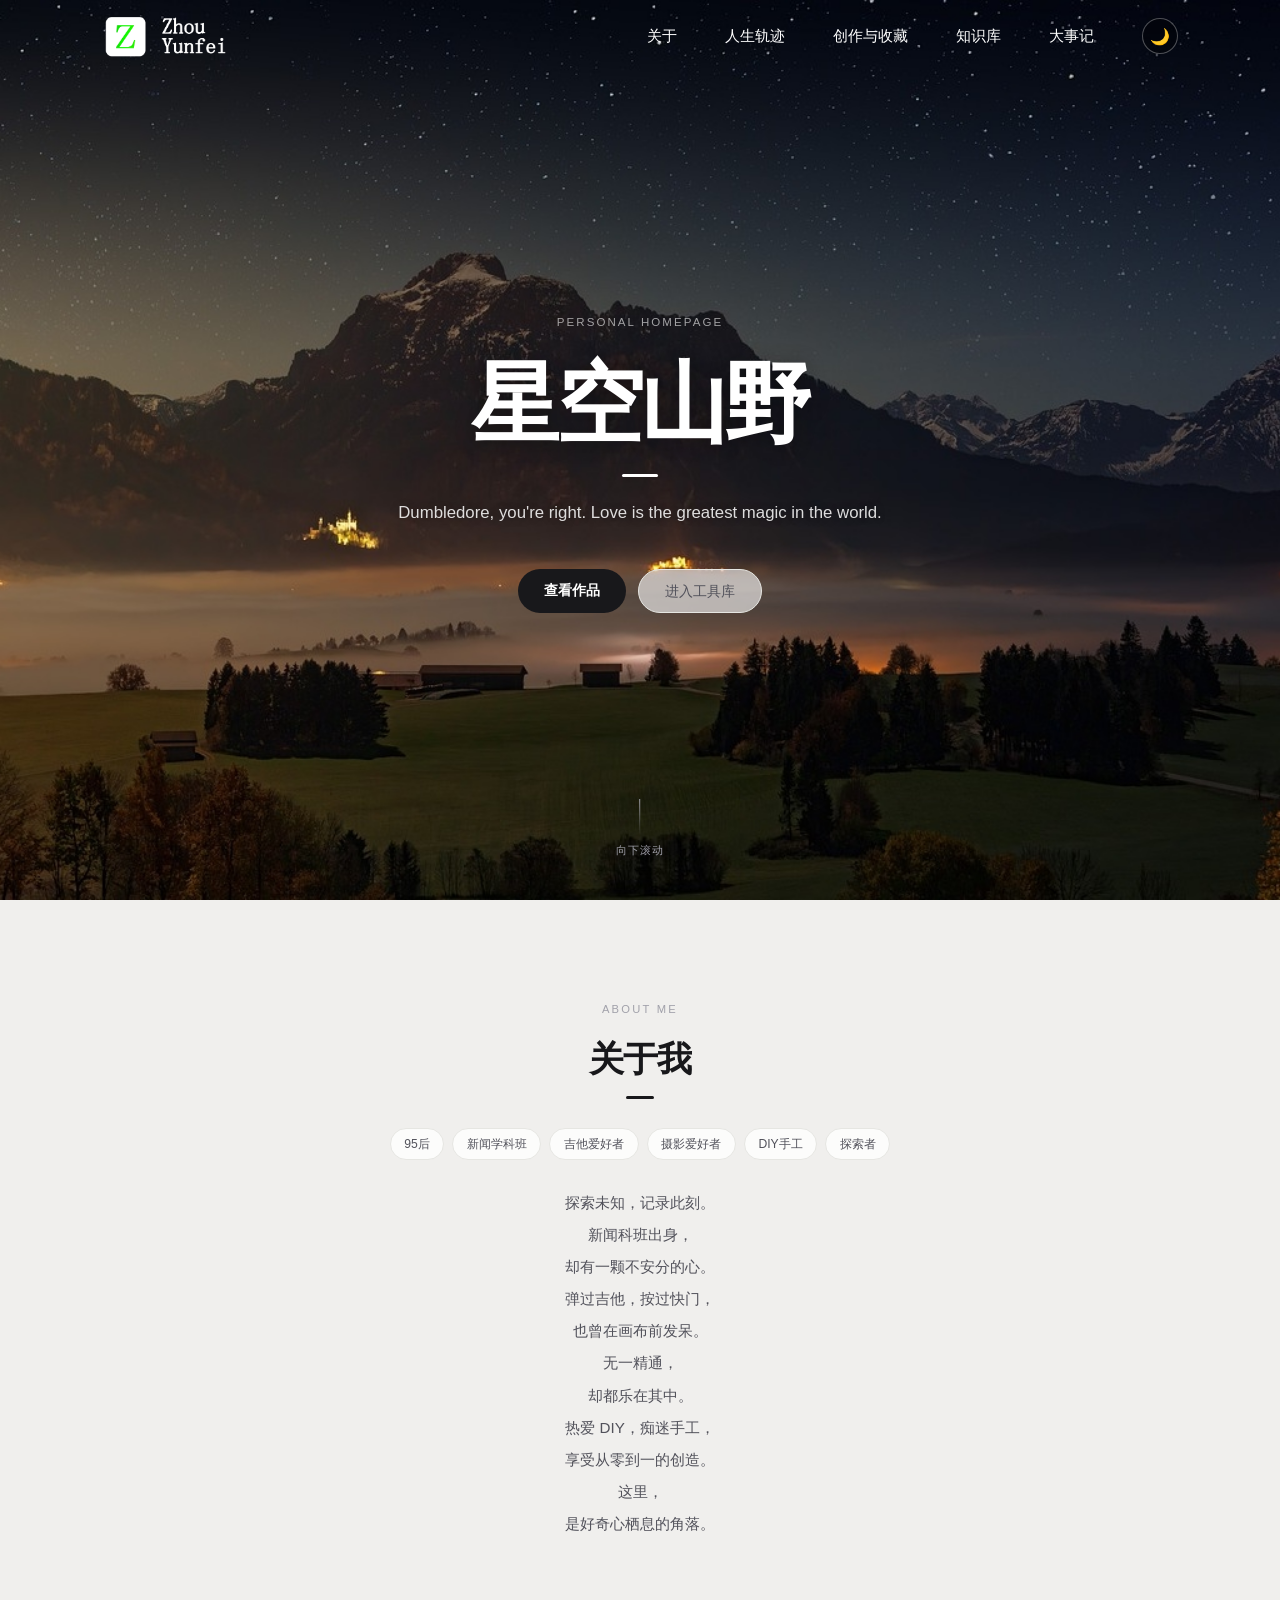
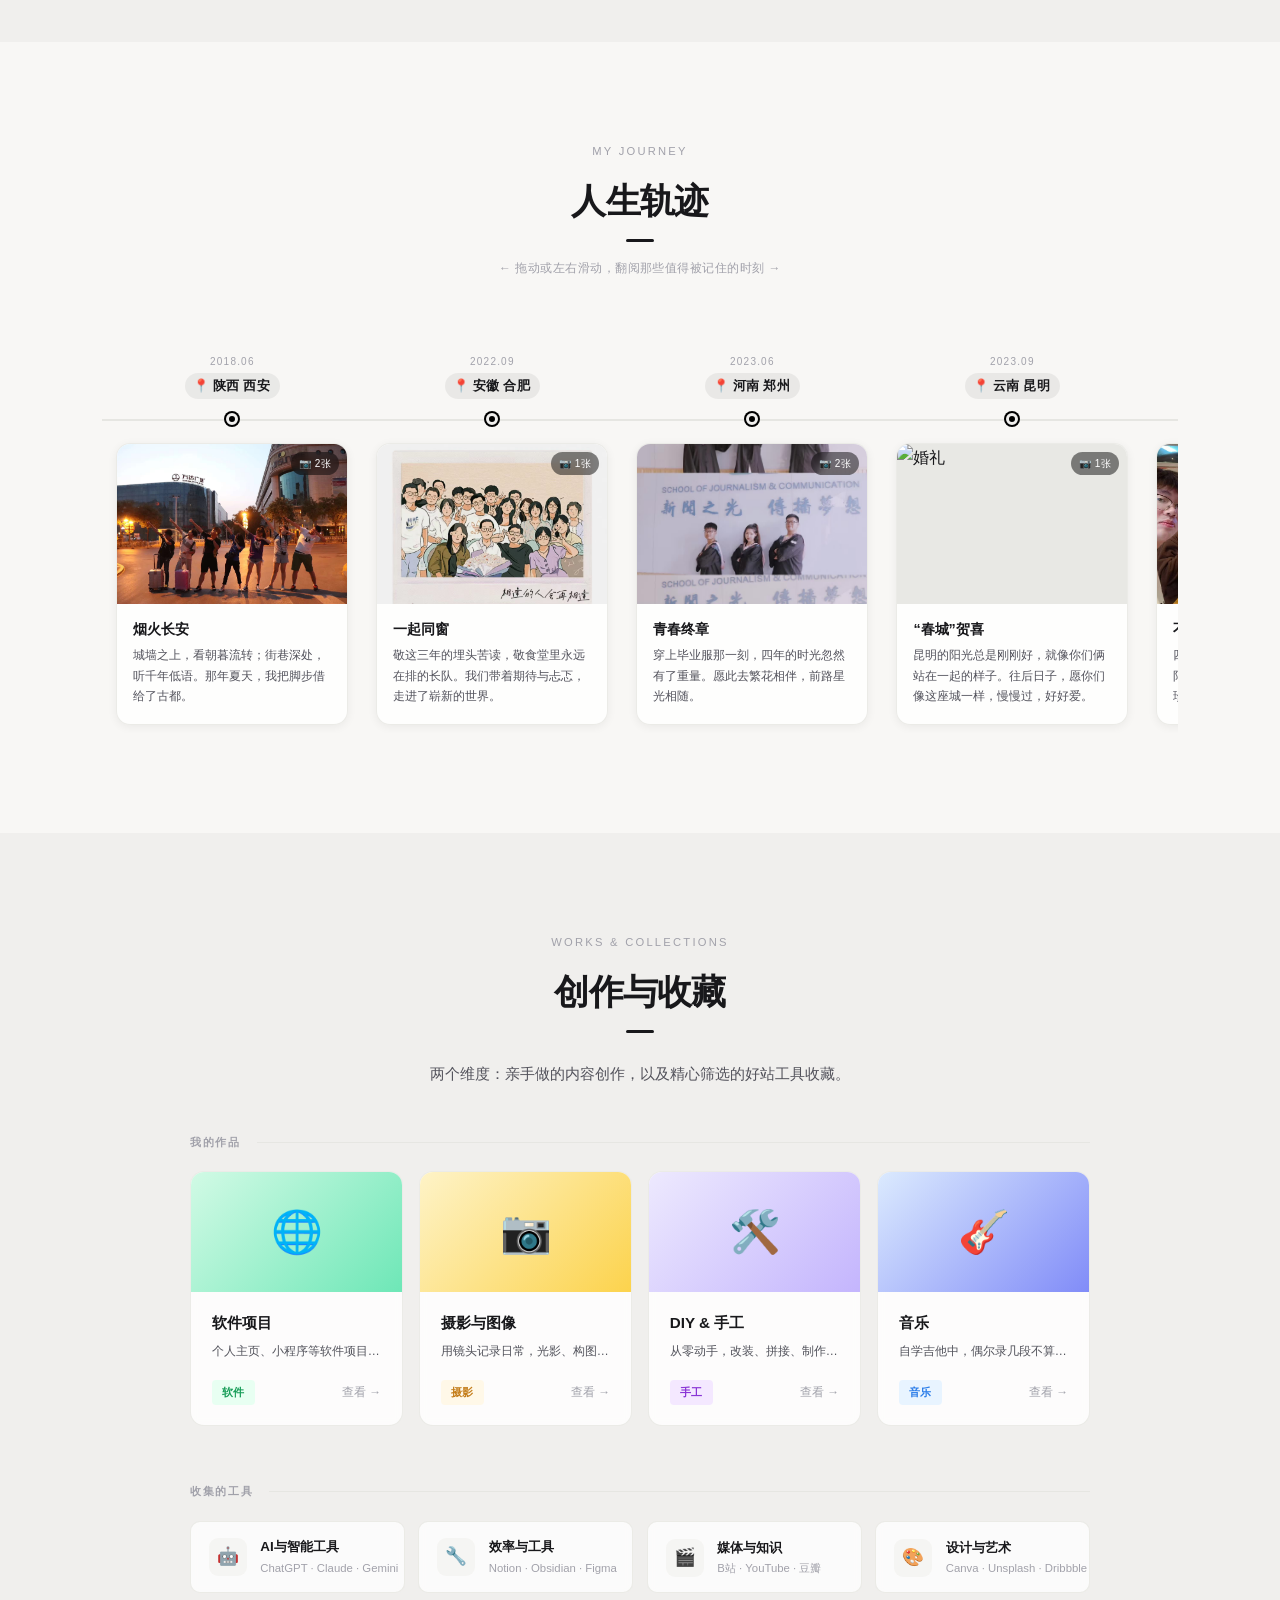
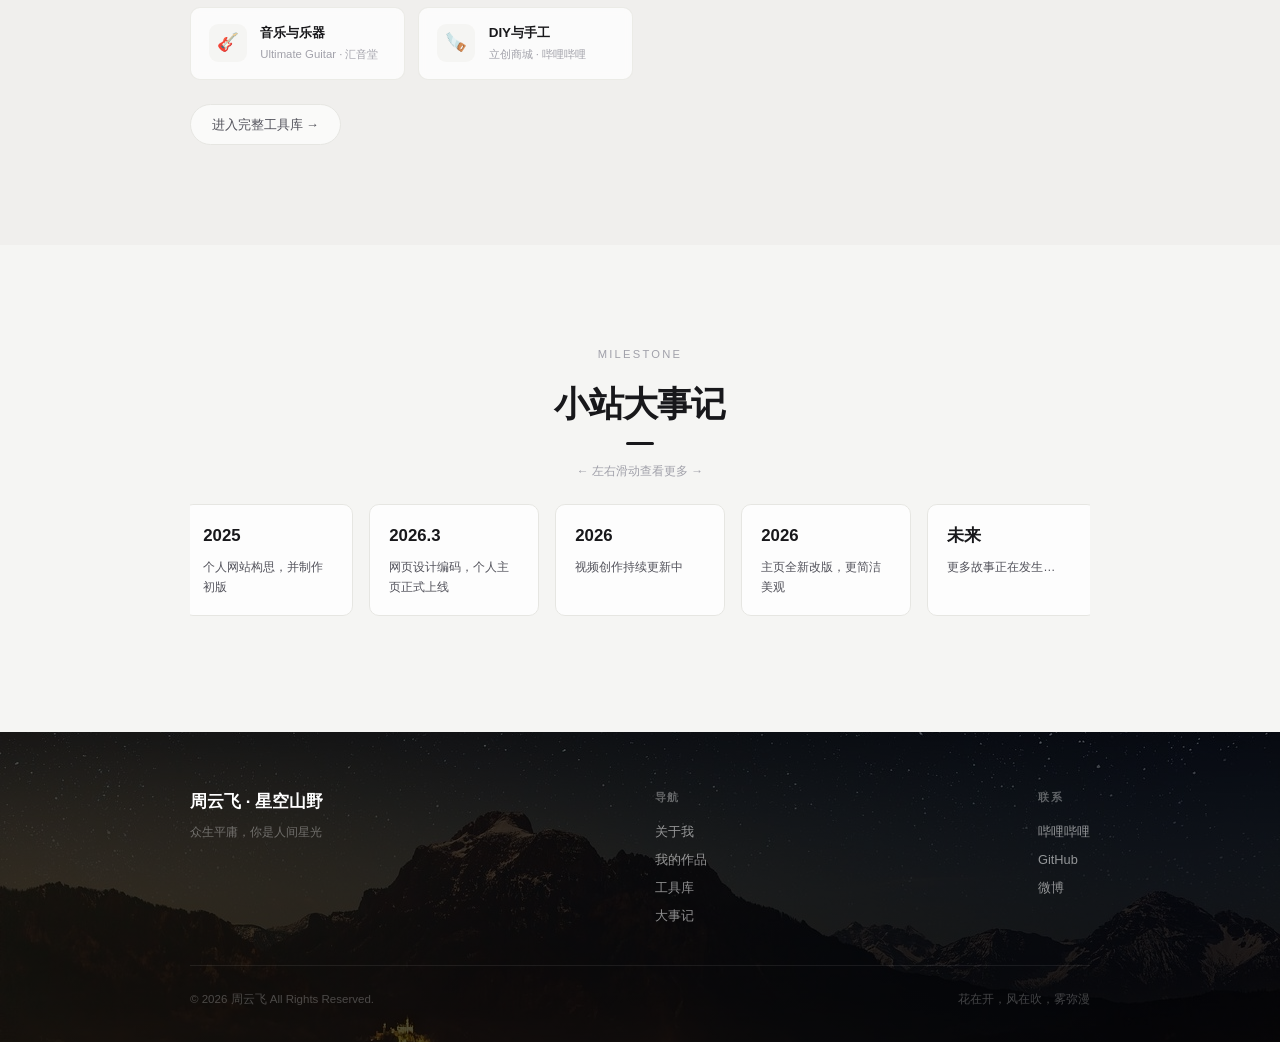
==== index.html @ 84d2b81b "chore: 补充人生轨迹图片资源及文档更新 - 新增 My Journey/22年9月/ 和 My Journey/25年4月/ 图片文件 - 更新 index.html（时间轴节点引用） - 更新" ====
<!DOCTYPE html>
<html lang="zh-CN">
<head>
  <meta charset="UTF-8"/>
  <meta name="viewport" content="width=device-width, initial-scale=1.0"/>
  <title>周云飞 · 星空山野</title>
  <link rel="stylesheet" href="style.css?v=20250325"/>
</head>
<body>

<!-- ========== NAV ========== -->
<nav>
  <a class="nav-logo" href="#home">
    <img src="image/logo.png" alt="Logo"/>
  </a>
  <div class="nav-links">
    <a href="#about">关于</a>
    <a href="#life-track">人生轨迹</a>
    <a href="#works">创作与收藏</a>
    <a href="knowledge.html">知识库</a>
    <a href="#journey">大事记</a>
  </div>
  <button class="theme-toggle" onclick="toggleTheme()" id="themeBtn" title="切换明暗模式">🌙</button>
</nav>

<!-- ========== HERO ========== -->
<section class="hero" id="home">
  <div class="hero-content">
    <span class="hero-eyebrow">Personal Homepage</span>
    <h1>星空山野</h1>
    <div class="hero-line"></div>
    <h2>Dumbledore, you're right. Love is the greatest magic in the world.</h2>
    <div class="hero-actions">
      <a class="btn-primary" href="#works">查看作品</a>
      <a class="btn-ghost" href="tools.html">进入工具库</a>
    </div>
  </div>
  <div class="hero-scroll">
    <div class="scroll-line"></div>
    <span>向下滚动</span>
  </div>
</section>

<!-- ========== ABOUT ========== -->
<section id="about">
  <div class="container">
    <div class="about-inner">
      <p class="sec-eyebrow">About Me</p>
      <h2 class="sec-title">关于我</h2>
      <div class="sec-bar"></div>
      <div class="about-tags">
        <span class="tag">95后</span>
        <span class="tag">新闻学科班</span>
        <span class="tag">吉他爱好者</span>
        <span class="tag">摄影爱好者</span>
        <span class="tag">DIY手工</span>
        <span class="tag">探索者</span>
      </div>
      <div class="about-body">
        <p>探索未知，记录此刻。</p>
        <p>新闻科班出身，</p>
        <p>却有一颗不安分的心。</p>
        <p>弹过吉他，按过快门，</p>
        <p>也曾在画布前发呆。</p>
        <p>无一精通，</p>
        <p>却都乐在其中。</p>
        <p>热爱 DIY，痴迷手工，</p>
        <p>享受从零到一的创造。</p>
        <p>这里，</p>
        <p>是好奇心栖息的角落。</p>
      </div>
    </div>
  </div>
</section>

<!-- ========== LIFE TRACK ========== -->
<section id="life-track">
  <div class="life-header">
    <p class="sec-eyebrow">My Journey</p>
    <h2 class="sec-title">人生轨迹</h2>
    <div class="sec-bar"></div>
  </div>
  <p class="life-hint">← 拖动或左右滑动，翻阅那些值得被记住的时刻 →</p>

  <div class="life-track-wrap">
    <div class="life-track" id="lifeTrack">
      <div class="lc-line"></div>

      <!-- 2018 西安旅行 -->
      <div class="lc-item" onclick="openLifeGallery(this)">
        <div class="lc-year"><span class="lc-date">2018.06</span><span class="lc-place">📍 陕西 西安</span></div>
        <div class="lc-dot"></div>
        <div class="lc-card">
          <div class="lc-media">
            <img src="My Journey/18年6月/xian travel01.jpg" alt="西安旅行">
            <span class="lc-media-tag">📷 2张</span>
          </div>
          <div class="lc-body">
            <div class="lc-title">烟火长安</div>
            <div class="lc-desc">城墙之上，看朝暮流转；街巷深处，听千年低语。那年夏天，我把脚步借给了古都。</div>
          </div>
          <input type="hidden" value="My Journey/18年6月/xian travel01.jpg|My Journey/18年6月/xian travel02.jpg">
        </div>
      </div>

      <!-- 2022 新的开始 -->
      <div class="lc-item" onclick="openLifeGallery(this)">
        <div class="lc-year"><span class="lc-date">2022.09</span><span class="lc-place">📍 安徽 合肥</span></div>
        <div class="lc-dot"></div>
        <div class="lc-card">
          <div class="lc-media">
            <img src="My Journey/22年9月/79774230169a9e32ee0e325a56856fd6.jpg" alt="2022年9月">
            <span class="lc-media-tag">📷 1张</span>
          </div>
          <div class="lc-body">
            <div class="lc-title">一起同窗</div>
            <div class="lc-desc">敬这三年的埋头苦读，敬食堂里永远在排的长队。我们带着期待与忐忑，走进了崭新的世界。</div>
          </div>
          <input type="hidden" value="My Journey/22年9月/79774230169a9e32ee0e325a56856fd6.jpg">
        </div>
      </div>

      <!-- 2023 毕业季 -->
      <div class="lc-item" onclick="openLifeGallery(this)">
        <div class="lc-year"><span class="lc-date">2023.06</span><span class="lc-place">📍 河南 郑州</span></div>
        <div class="lc-dot"></div>
        <div class="lc-card">
          <div class="lc-media">
            <img src="My Journey/23年6月/graduate01.jpg" alt="毕业季">
            <span class="lc-media-tag">📷 2张</span>
          </div>
          <div class="lc-body">
            <div class="lc-title">青春终章</div>
            <div class="lc-desc">穿上毕业服那一刻，四年的时光忽然有了重量。愿此去繁花相伴，前路星光相随。</div>
          </div>
          <input type="hidden" value="My Journey/23年6月/graduate01.jpg|My Journey/23年6月/graduate02.jpg">
        </div>
      </div>

      <!-- 2023 杨婚礼 -->
      <div class="lc-item" onclick="openLifeGallery(this)">
        <div class="lc-year"><span class="lc-date">2023.09</span><span class="lc-place">📍 云南 昆明</span></div>
        <div class="lc-dot"></div>
        <div class="lc-card">
          <div class="lc-media">
            <img src="My Journey/23年9月/yang wedding.jpg" alt="婚礼">
            <span class="lc-media-tag">📷 1张</span>
          </div>
          <div class="lc-body">
            <div class="lc-title">“春城”贺喜</div>
            <div class="lc-desc">昆明的阳光总是刚刚好，就像你们俩站在一起的样子。往后日子，愿你们像这座城一样，慢慢过，好好爱。</div>
          </div>
          <input type="hidden" value="My Journey/23年9月/yang wedding.jpg">
        </div>
      </div>

      <!-- 2025 四月 -->
      <div class="lc-item" onclick="openLifeGallery(this)">
        <div class="lc-year"><span class="lc-date">2025.04</span><span class="lc-place">📍 贵州 贵阳</span></div>
        <div class="lc-dot"></div>
        <div class="lc-card">
          <div class="lc-media">
            <img src="My Journey/25年4月/微信图片_20260430101249_2832_35.jpg" alt="2025年4月">
            <span class="lc-media-tag">📷 3张</span>
          </div>
          <div class="lc-body">
            <div class="lc-title">不负相遇</div>
            <div class="lc-desc">四月的风吹过，带来了新的故事。贵阳街头的蘸水藏着生活里那些普通却珍贵的片刻。</div>
          </div>
          <input type="hidden" value="My Journey/25年4月/微信图片_20260430101249_2832_35.jpg|My Journey/25年4月/微信图片_20260430101251_2833_35.jpg|My Journey/25年4月/微信图片_20260430101251_2834_35.jpg">
        </div>
      </div>

      <!-- 2026 饼饼婚礼 -->
      <div class="lc-item" onclick="openLifeGallery(this)">
        <div class="lc-year"><span class="lc-date">2026.04</span><span class="lc-place">📍 四川 成都</span></div>
        <div class="lc-dot"></div>
        <div class="lc-card">
          <div class="lc-media">
            <video src="My Journey/26年4月/bingbing wedding.mp4" muted loop playsinline></video>
            <div class="lc-play">▶</div>
            <span class="lc-media-tag">🎬 视频</span>
          </div>
          <div class="lc-body">
            <div class="lc-title">“柿”饼之禧</div>
            <div class="lc-desc">同样的誓言，不同的面孔，同样动人。愿你们此后每一天，都像今天这般明亮。</div>
          </div>
          <input type="hidden" value="video:My Journey/26年4月/bingbing wedding.mp4">
        </div>
      </div>

    </div>
  </div>
</section>

<!-- ========== WORKS ========== -->
<section id="works">
  <div class="container">
    <div class="works-header">
      <p class="sec-eyebrow">Works & Collections</p>
      <h2 class="sec-title">创作与收藏</h2>
      <div class="sec-bar"></div>
      <p class="sec-desc">两个维度：亲手做的内容创作，以及精心筛选的好站工具收藏。</p>
    </div>

    <div class="works-divider">我的作品</div>
    <div class="my-works-grid">
      <a href="works.html#web" class="wcard">
        <div class="wcard-thumb" style="background:linear-gradient(135deg,#d1fae5,#6ee7b7)">🌐</div>
        <div class="wcard-body">
          <div class="wcard-title">软件项目</div>
          <div class="wcard-desc">个人主页、小程序等软件项目实践，追寻简洁优雅的产品质感。</div>
          <div class="wcard-foot">
            <span class="badge b-web">软件</span>
            <span class="wcard-arrow">查看 →</span>
          </div>
        </div>
      </a>

      <a href="works.html#photo" class="wcard">
        <div class="wcard-thumb" style="background:linear-gradient(135deg,#fef3c7,#fcd34d)">📷</div>
        <div class="wcard-body">
          <div class="wcard-title">摄影与图像</div>
          <div class="wcard-desc">用镜头记录日常，光影、构图、瞬间，凝固那些值得被记住的时刻。</div>
          <div class="wcard-foot">
            <span class="badge b-photo">摄影</span>
            <span class="wcard-arrow">查看 →</span>
          </div>
        </div>
      </a>

      <a href="works.html#diy" class="wcard">
        <div class="wcard-thumb" style="background:linear-gradient(135deg,#ede9fe,#c4b5fd)">🛠️</div>
        <div class="wcard-body">
          <div class="wcard-title">DIY & 手工</div>
          <div class="wcard-desc">从零动手，改装、拼接、制作，享受创造一件实物的过程。</div>
          <div class="wcard-foot">
            <span class="badge b-write">手工</span>
            <span class="wcard-arrow">查看 →</span>
          </div>
        </div>
      </a>

      <a href="works.html#music" class="wcard">
        <div class="wcard-thumb" style="background:linear-gradient(135deg,#dbeafe,#818cf8)">🎸</div>
        <div class="wcard-body">
          <div class="wcard-title">音乐</div>
          <div class="wcard-desc">自学吉他中，偶尔录几段不算成熟的练习，算是留个成长脚印。</div>
          <div class="wcard-foot">
            <span class="badge b-music">音乐</span>
            <span class="wcard-arrow">查看 →</span>
          </div>
        </div>
      </a>
    </div>

    <div class="works-divider" style="margin-top:3.5rem">收集的工具</div>
    <div class="tool-grid">
      <a href="tools.html#section-ai" class="tcard">
        <div class="tcard-icon">🤖</div>
        <div>
          <div class="tcard-name">AI与智能工具</div>
          <div class="tcard-sub">ChatGPT · Claude · Gemini</div>
        </div>
      </a>
      <a href="tools.html#section-productivity" class="tcard">
        <div class="tcard-icon">🔧</div>
        <div>
          <div class="tcard-name">效率与工具</div>
          <div class="tcard-sub">Notion · Obsidian · Figma</div>
        </div>
      </a>
      <a href="tools.html#section-media" class="tcard">
        <div class="tcard-icon">🎬</div>
        <div>
          <div class="tcard-name">媒体与知识</div>
          <div class="tcard-sub">B站 · YouTube · 豆瓣</div>
        </div>
      </a>
      <a href="tools.html#section-design" class="tcard">
        <div class="tcard-icon">🎨</div>
        <div>
          <div class="tcard-name">设计与艺术</div>
          <div class="tcard-sub">Canva · Unsplash · Dribbble</div>
        </div>
      </a>
      <a href="tools.html#section-music" class="tcard">
        <div class="tcard-icon">🎸</div>
        <div>
          <div class="tcard-name">音乐与乐器</div>
          <div class="tcard-sub">Ultimate Guitar · 汇音堂</div>
        </div>
      </a>
      <a href="tools.html#section-diy" class="tcard">
        <div class="tcard-icon">🪚</div>
        <div>
          <div class="tcard-name">DIY与手工</div>
          <div class="tcard-sub">立创商城 · 哔哩哔哩</div>
        </div>
      </a>
    </div>

    <a href="tools.html" class="tool-more">进入完整工具库 →</a>
  </div>
</section>

<!-- ========== JOURNEY ========== -->
<section id="journey">
  <div class="container">
    <div class="journey-header">
      <p class="sec-eyebrow">Milestone</p>
      <h2 class="sec-title">小站大事记</h2>
      <div class="sec-bar"></div>
    </div>
    <p class="journey-hint">← 左右滑动查看更多 →</p>
    <div class="journey-track">
      <div class="jcard">
        <div class="jcard-date">2025</div>
        <div class="jcard-event">个人网站构思，并制作初版</div>
      </div>
      <div class="jcard">
        <div class="jcard-date">2026.3</div>
        <div class="jcard-event">网页设计编码，个人主页正式上线</div>
      </div>
      <div class="jcard">
        <div class="jcard-date">2026</div>
        <div class="jcard-event">视频创作持续更新中</div>
      </div>
      <div class="jcard">
        <div class="jcard-date">2026</div>
        <div class="jcard-event">主页全新改版，更简洁美观</div>
      </div>
      <div class="jcard">
        <div class="jcard-date">未来</div>
        <div class="jcard-event">更多故事正在发生…</div>
      </div>
    </div>
  </div>
</section>

<!-- ========== FOOTER ========== -->
<footer>
  <div class="footer-top">
    <div>
      <div class="footer-brand">周云飞 · 星空山野</div>
      <div class="footer-sub">众生平庸，你是人间星光</div>
    </div>
    <div class="footer-col">
      <h4>导航</h4>
      <a href="#about">关于我</a>
      <a href="#works">我的作品</a>
      <a href="tools.html">工具库</a>
      <a href="#journey">大事记</a>
    </div>
    <div class="footer-col">
      <h4>联系</h4>
      <!-- 请将下方链接替换为你的个人主页地址 -->
      <a href="https://space.bilibili.com/" target="_blank">哔哩哔哩</a>
      <a href="https://github.com/" target="_blank">GitHub</a>
      <a href="https://weibo.com/" target="_blank">微博</a>
    </div>
  </div>
  <div class="footer-bottom">
    <span>© 2026 周云飞 All Rights Reserved.</span>
    <span>花在开，风在吹，雾弥漫</span>
  </div>
</footer>

<script>
  // 人生轨迹拖拽滚动
  const lifeTrack = document.getElementById('lifeTrack');
  if (lifeTrack) {
    // 同步横线宽度到 scrollWidth
    const lcLine = lifeTrack.querySelector('.lc-line');
    function syncLcLine() {
      if (lcLine) lcLine.style.width = lifeTrack.scrollWidth + 'px';
    }
    // DOM 加载后执行，再延迟一次确保图片等资源撑开宽度
    syncLcLine();
    window.addEventListener('load', syncLcLine);

    let ltDown = false, ltStartX = 0, ltScrollLeft = 0;
    lifeTrack.addEventListener('mousedown', e => {
      ltDown = true;
      lifeTrack.classList.add('grabbing');
      ltStartX = e.pageX - lifeTrack.offsetLeft;
      ltScrollLeft = lifeTrack.scrollLeft;
    });
    document.addEventListener('mouseup', () => {
      ltDown = false;
      lifeTrack.classList.remove('grabbing');
    });
    lifeTrack.addEventListener('mousemove', e => {
      if (!ltDown) return;
      e.preventDefault();
      const x = e.pageX - lifeTrack.offsetLeft;
      lifeTrack.scrollLeft = ltScrollLeft - (x - ltStartX) * 1.1;
    });
  }

  // 主题切换
  let dark = false;
  function toggleTheme() {
    dark = !dark;
    document.body.classList.toggle('dark', dark);
    document.getElementById('themeBtn').textContent = dark ? '☀️' : '🌙';
    localStorage.setItem('theme', dark ? 'dark' : 'light');
  }

  // 恢复主题偏好
  if (localStorage.getItem('theme') === 'dark') {
    toggleTheme();
  }

  // 平滑滚动
  document.querySelectorAll('a[href^="#"]').forEach(a => {
    a.addEventListener('click', e => {
      const t = document.querySelector(a.getAttribute('href'));
      if (t) {
        e.preventDefault();
        window.scrollTo({ top: t.offsetTop - 80, behavior: 'smooth' });
      }
    });
  });

  // 滚动切换导航背景
  const nav = document.querySelector('nav');
  const aboutSection = document.getElementById('about');

  function updateNav() {
    const scrollY = window.scrollY;
    const aboutTop = aboutSection.offsetTop;

    // 滚动超过关于我区域后添加背景
    if (scrollY > aboutTop - 72) {
      nav.classList.add('scrolled');
    } else {
      nav.classList.remove('scrolled');
    }
  }

  window.addEventListener('scroll', updateNav, { passive: true });
  updateNav();
  // 人生轨迹弹窗
  let lifeLbImages = [];
  let lifeLbIndex = 0;

  function openLifeGallery(el) {
    const hidden = el.querySelector('input[type=hidden]');
    if (!hidden) return;
    const raw = hidden.value;
    const lb = document.getElementById('lifeLightbox');
    const imgWrap = document.getElementById('lifeLbImgWrap');
    const videoWrap = document.getElementById('lifeLbVideoWrap');
    const counter = document.getElementById('lifeLbCounter');

    // 判断是否是视频
    if (raw.startsWith('video:')) {
      lifeLbImages = [];
      const src = raw.replace('video:', '');
      document.getElementById('lifeLbVideo').src = src;
      imgWrap.style.display = 'none';
      videoWrap.style.display = 'block';
      counter.textContent = '';
    } else {
      lifeLbImages = raw.split('|');
      lifeLbIndex = 0;
      imgWrap.style.display = 'block';
      videoWrap.style.display = 'none';
      counter.textContent = '1 / ' + lifeLbImages.length;
      document.getElementById('lifeLbImg').src = lifeLbImages[0];
    }
    lb.classList.add('open');
    document.body.style.overflow = 'hidden';
  }

  function lifeLbNav(dir) {
    if (!lifeLbImages.length) return;
    lifeLbIndex = (lifeLbIndex + dir + lifeLbImages.length) % lifeLbImages.length;
    document.getElementById('lifeLbImg').src = lifeLbImages[lifeLbIndex];
    document.getElementById('lifeLbCounter').textContent = (lifeLbIndex + 1) + ' / ' + lifeLbImages.length;
  }

  function closeLifeGallery(e) {
    if (e && e.target !== e.currentTarget && !e.target.classList.contains('lc-lightbox-close')) return;
    const lb = document.getElementById('lifeLightbox');
    lb.classList.remove('open');
    document.getElementById('lifeLbVideo').pause();
    document.getElementById('lifeLbVideo').src = '';
    document.body.style.overflow = '';
  }

  // 键盘控制弹窗
  document.addEventListener('keydown', e => {
    const lb = document.getElementById('lifeLightbox');
    if (!lb.classList.contains('open')) return;
    if (e.key === 'Escape') closeLifeGallery({ target: lb, currentTarget: lb });
    if (e.key === 'ArrowLeft') lifeLbNav(-1);
    if (e.key === 'ArrowRight') lifeLbNav(1);
  });
</script>

<!-- 人生轨迹弹窗 -->
<div class="lc-lightbox" id="lifeLightbox" onclick="closeLifeGallery(event)">
  <div class="lc-lightbox-inner">
    <button class="lc-lightbox-close" onclick="closeLifeGallery(event)" title="关闭">✕</button>
    <div class="lc-lightbox-counter" id="lifeLbCounter"></div>
    <!-- 图片大图展示 -->
    <div class="lc-lightbox-img-wrap" id="lifeLbImgWrap">
      <img id="lifeLbImg" src="" alt="">
      <button class="lc-lightbox-arrow lc-lightbox-prev" onclick="event.stopPropagation();lifeLbNav(-1)">‹</button>
      <button class="lc-lightbox-arrow lc-lightbox-next" onclick="event.stopPropagation();lifeLbNav(1)">›</button>
    </div>
    <!-- 视频展示 -->
    <div class="lc-lightbox-video-wrap" id="lifeLbVideoWrap" style="display:none">
      <video id="lifeLbVideo" controls></video>
    </div>
  </div>
</div>

</body>
</html>
---- style.css ----
/* ============================================================
   周云飞 · 星空山野 - 主样式表
   ============================================================ */

/* Reset & Tokens */
*, *::before, *::after { margin:0; padding:0; box-sizing:border-box; }

:root {
  --bg:        #f5f5f3;
  --surface:   #ffffff;
  --border:    #e6e6e2;
  --text:      #18181b;
  --text2:     #52525b;
  --text3:     #a1a1aa;
  --accent:    #4f6ef7;
  --acc-bg:    #eef1fe;
  --r:         14px;
  --sh:        0 6px 28px rgba(0,0,0,0.09);
  --sh-sm:     0 2px 10px rgba(0,0,0,0.06);
  --t:         0.22s ease;
  --page-bg:   #f8f7f5;
}

html { scroll-behavior:smooth; scroll-padding-top:80px; }

body {
  background: var(--page-bg);
  color: var(--text);
  font-family: -apple-system,BlinkMacSystemFont,"Segoe UI","PingFang SC",
               "Hiragino Sans GB","Microsoft YaHei",sans-serif;
  line-height:1.7;
  overflow-x:hidden;
}

a { text-decoration:none; color:inherit; }

/* ============================================================
   NAVIGATION
   ============================================================ */
nav {
  position:fixed;
  top:0;
  left:0;
  right:0;
  z-index:300;
  height:72px;
  display:flex;
  align-items:center;
  justify-content:space-between;
  padding:0 8%;
  background: transparent;
  transition:all var(--t);
}

nav.scrolled {
  background:rgba(255,255,255,0.95);
  backdrop-filter:blur(20px);
  box-shadow:0 2px 20px rgba(0,0,0,0.08);
}

.nav-logo {
  display:flex;
  align-items:center;
  gap:.8rem;
  text-decoration:none;
  color:var(--text);
  padding:8px 0;
}

nav.scrolled .nav-logo {
  color:var(--text);
}

.nav-logo img {
  width:140px;
  height:auto;
  flex-shrink:0;
  object-fit:contain;
  display:block;
}

.nav-links {
  display:flex;
  gap:3rem;
  margin-left:auto;
  margin-right:3rem;
}

.nav-links a {
  font-size:0.95rem;
  color:var(--text2);
  transition:color var(--t);
  font-family:"Microsoft YaHei","微软雅黑",sans-serif;
}

nav:not(.scrolled) .nav-links a {
  color:#fff;
}

nav:not(.scrolled) .nav-links a:hover {
  color:rgba(255,255,255,.8);
}

nav.scrolled .nav-links a {
  color:var(--text2);
}

nav.scrolled .nav-links a:hover {
  color:var(--accent);
}

/* 暗色模式下导航链接保持白色 */
body.dark .nav-links a {
  color:#fff;
}

body.dark .nav-links a:hover {
  color:rgba(255,255,255,.8);
}

/* Logo 不需要 filter，因为 logo.png 本身包含白色文字 */

.theme-toggle {
  width:36px;
  height:36px;
  border-radius:50%;
  border:1.5px solid var(--border);
  background:var(--surface);
  display:flex;
  align-items:center;
  justify-content:center;
  cursor:pointer;
  font-size:1rem;
  transition:all var(--t);
  flex-shrink:0;
  color:var(--text);
}

.theme-toggle:hover {
  background:var(--text);
  border-color:var(--text);
  color:var(--surface);
}

nav:not(.scrolled) .theme-toggle {
  border-color:rgba(255,255,255,.3);
  background:rgba(0,0,0,0.3);
  color:#fff;
}

nav:not(.scrolled) .theme-toggle:hover {
  background:rgba(255,255,255,0.9);
  color:#000;
}

/* ============================================================
   HERO SECTION
   ============================================================ */
.hero {
  min-height:100vh;
  display:flex;
  flex-direction:column;
  align-items:center;
  justify-content:center;
  text-align:center;
  padding:100px 8% 80px;
  background:url('image/pic.jpg') center/cover no-repeat;
  position:relative;
  overflow:hidden;
}

.hero-content {
  position:relative;
  z-index:1;
  max-width:640px;
  margin:0 auto;
}

.hero-eyebrow {
  display:inline-block;
  font-size:.72rem;
  letter-spacing:.18em;
  text-transform:uppercase;
  color:rgba(255,255,255,.6);
  margin-bottom:1.5rem;
}

.hero h1 {
  font-size:clamp(3rem,8vw,5.5rem);
  font-weight:900;
  letter-spacing:-.04em;
  line-height:1.1;
  color:#fff;
  margin-bottom:1.3rem;
  text-shadow:0 2px 20px rgba(0,0,0,.3);
}

.hero-line {
  width:36px;
  height:3px;
  background:#fff;
  border-radius:2px;
  margin:0 auto 1.4rem;
}

.hero h2 {
  font-size:clamp(.9rem,2vw,1.05rem);
  font-weight:400;
  color:rgba(255,255,255,.85);
  margin-bottom:2.6rem;
  text-shadow:0 1px 10px rgba(0,0,0,.3);
}

.hero-actions {
  display:flex;
  gap:.8rem;
  justify-content:center;
  flex-wrap:wrap;
}

.btn-primary {
  padding:.6rem 1.6rem;
  border-radius:24px;
  background:var(--text);
  color:#fff;
  font-size:.85rem;
  font-weight:600;
  transition:opacity var(--t), transform var(--t);
}

.btn-primary:hover {
  opacity:.85;
  transform:translateY(-1px);
}

.btn-ghost {
  padding:.6rem 1.6rem;
  border-radius:24px;
  border:1.5px solid var(--border);
  background:rgba(255,255,255,.6);
  color:var(--text2);
  font-size:.85rem;
  font-weight:500;
  transition:all var(--t);
}

.btn-ghost:hover {
  border-color:var(--text);
  color:var(--text);
  background:rgba(255,255,255,.9);
}

.hero-scroll {
  position:absolute;
  bottom:2.5rem;
  left:50%;
  transform:translateX(-50%);
  display:flex;
  flex-direction:column;
  align-items:center;
  gap:.4rem;
  font-size:.7rem;
  color:var(--text3);
  letter-spacing:.08em;
  animation: fadeUp 2s ease infinite alternate;
}

@keyframes fadeUp {
  from { opacity:.4; transform:translateX(-50%) translateY(0); }
  to { opacity:.9; transform:translateX(-50%) translateY(-6px); }
}

.scroll-line {
  width:1px;
  height:36px;
  background:linear-gradient(to bottom,var(--text3),transparent);
}

/* ============================================================
   SECTION BASE
   ============================================================ */
section { padding:100px 8%; }

.container {
  max-width:900px;
  margin:0 auto;
}

.sec-eyebrow {
  font-size:.7rem;
  letter-spacing:.2em;
  text-transform:uppercase;
  color:var(--text3);
  margin-bottom:.6rem;
}

.sec-title {
  font-size:clamp(1.6rem,3.5vw,2.2rem);
  font-weight:800;
  letter-spacing:-.02em;
  margin-bottom:.5rem;
}

.sec-bar {
  width:28px;
  height:3px;
  background:var(--text);
  border-radius:2px;
  margin-bottom:1.8rem;
}

.sec-desc {
  font-size:.93rem;
  color:var(--text2);
  line-height:1.8;
  max-width:520px;
  margin-bottom:2.5rem;
}

/* ============================================================
   ABOUT SECTION
   ============================================================ */
#about {
  background:#f0efed;
  padding:100px 8%;
}

.about-inner {
  max-width:560px;
  margin:0 auto;
  text-align:center;
}

.about-inner .sec-eyebrow,
.about-inner .sec-title { text-align:center; }

.about-inner .sec-bar {
  margin:0 auto 1.8rem;
}

.about-tags {
  display:flex;
  flex-wrap:wrap;
  gap:.5rem;
  margin-bottom:1.8rem;
  justify-content:center;
}

.tag {
  padding:.28rem .85rem;
  background:rgba(255,255,255,.8);
  border:1px solid var(--border);
  border-radius:20px;
  font-size:.76rem;
  color:var(--text2);
}

.about-body {
  font-size:.95rem;
  color:var(--text2);
  line-height:1.8;
  text-align:center;
}

.about-body p { margin-bottom:.3rem; }

.about-body a {
  color:var(--accent);
  border-bottom:1px solid transparent;
  transition:border-color var(--t);
}

.about-body a:hover { border-color:var(--accent); }

/* ============================================================
   WORKS SECTION
   ============================================================ */
#works { background:#f0efed; }

.works-header {
  text-align:center;
  max-width:560px;
  margin:0 auto 0;
}

.works-header .sec-bar { margin:0 auto 1.8rem; }

.works-header .sec-desc { margin:0 auto 0; }

.works-divider {
  display:flex;
  align-items:center;
  gap:1rem;
  margin:2.8rem 0 1.2rem;
  font-size:.7rem;
  letter-spacing:.15em;
  text-transform:uppercase;
  color:var(--text3);
  font-weight:600;
}

.works-divider::after {
  content:'';
  flex:1;
  height:1px;
  background:var(--border);
}

/* Works Grid — 4 列一行 */
.my-works-grid {
  display:grid;
  grid-template-columns:repeat(4, 1fr);
  gap:1rem;
  max-width:1100px;
  margin:0 auto;
}

.wcard {
  background:rgba(255,255,255,.82);
  border:1px solid rgba(230,230,226,.8);
  border-radius:var(--r);
  overflow:hidden;
  display:flex;
  flex-direction:column;
  transition:box-shadow var(--t), transform var(--t);
  backdrop-filter:blur(4px);
}

.wcard:hover {
  box-shadow:var(--sh);
  transform:translateY(-4px);
}

.wcard-thumb {
  width:100%;
  height:120px;
  display:flex;
  align-items:center;
  justify-content:center;
  font-size:2.6rem;
  flex-shrink:0;
}

.wcard-body {
  padding:1.15rem 1.3rem 1.3rem;
  flex:1;
  display:flex;
  flex-direction:column;
  gap:.35rem;
  min-width:0;
}

.wcard-title { font-size:.95rem; font-weight:700; }

.wcard-desc {
  font-size:.75rem;
  color:var(--text2);
  line-height:1.5;
  height:1.5em;
  white-space:nowrap;
  overflow:hidden;
  text-overflow:ellipsis;
  margin:0;
  padding:0;
}

.wcard-foot {
  display:flex;
  align-items:center;
  justify-content:space-between;
  margin-top:.9rem;
}

.badge {
  font-size:.67rem;
  padding:.2rem .65rem;
  border-radius:4px;
  font-weight:600;
}

.b-video  { background:#fff0f0; color:#e05252; }
.b-web    { background:#e8fff2; color:#1a9e5a; }
.b-write  { background:#f4e8ff; color:#8a35d6; }
.b-photo  { background:#fff8e8; color:#c47d1a; }
.b-music  { background:#e8f4ff; color:#2b7de9; }

.wcard-arrow {
  font-size:.75rem;
  color:var(--text3);
  transition:color var(--t), transform var(--t);
}

.wcard:hover .wcard-arrow {
  color:var(--accent);
  transform:translateX(4px);
}

/* Tool Grid */
.tool-grid {
  display:grid;
  grid-template-columns:repeat(auto-fill, minmax(200px,1fr));
  gap:.85rem;
}

.tcard {
  background:rgba(255,255,255,.75);
  border:1px solid rgba(230,230,226,.8);
  border-radius:10px;
  padding:.9rem 1.1rem;
  display:flex;
  align-items:center;
  gap:.85rem;
  transition:box-shadow var(--t), transform var(--t);
  backdrop-filter:blur(4px);
}

.tcard:hover {
  box-shadow:var(--sh-sm);
  transform:translateY(-2px);
}

.tcard-icon {
  width:38px;
  height:38px;
  border-radius:9px;
  background:var(--bg);
  display:flex;
  align-items:center;
  justify-content:center;
  font-size:1.1rem;
  flex-shrink:0;
}

.tcard-name { font-size:.84rem; font-weight:600; color:var(--text); }

.tcard-sub {
  font-size:.71rem;
  color:var(--text3);
  white-space:nowrap;
  overflow:hidden;
  text-overflow:ellipsis;
}

.tool-more {
  display:inline-flex;
  align-items:center;
  gap:.4rem;
  margin-top:1.5rem;
  padding:.55rem 1.3rem;
  border-radius:22px;
  border:1.5px solid var(--border);
  font-size:.8rem;
  color:var(--text2);
  background:rgba(255,255,255,.7);
  transition:all var(--t);
  cursor:pointer;
}

.tool-more:hover {
  background:var(--text);
  color:#fff;
  border-color:var(--text);
}

/* ============================================================
   JOURNEY SECTION
   ============================================================ */
#journey { background:#f5f5f3; }

.journey-header {
  text-align:center;
  max-width:560px;
  margin:0 auto;
}

.journey-header .sec-bar { margin:0 auto 1rem; }

.journey-hint {
  font-size:.75rem;
  color:var(--text3);
  margin:.6rem 0 1.4rem;
  text-align:center;
}

.journey-track {
  display:flex;
  gap:1rem;
  overflow-x:auto;
  padding-bottom:1rem;
  scrollbar-width:thin;
  scrollbar-color:var(--border) transparent;
  justify-content:center;
  flex-wrap:nowrap;
}

.journey-track::-webkit-scrollbar { height:4px; }

.journey-track::-webkit-scrollbar-thumb {
  background:var(--border);
  border-radius:2px;
}

.jcard {
  flex-shrink:0;
  width:170px;
  background:rgba(255,255,255,.8);
  border-radius:10px;
  padding:1.1rem 1.2rem;
  border:1px solid var(--border);
  backdrop-filter:blur(4px);
}

.jcard-date {
  font-size:1.05rem;
  font-weight:800;
  margin-bottom:.4rem;
  color:var(--text);
}

.jcard-event {
  font-size:.76rem;
  color:var(--text2);
  line-height:1.65;
}

/* ============================================================
   FOOTER
   ============================================================ */
footer {
  background-image:url('image/pic.jpg');
  background-position:center 30%;
  background-size:cover;
  background-repeat:no-repeat;
  color:rgba(255,255,255,.9);
  padding:3.5rem 8% 2rem;
  position:relative;
}

footer::before {
  content:'';
  position:absolute;
  inset:0;
  background:linear-gradient(to bottom, rgba(0,0,0,0.5) 0%, rgba(0,0,0,0.7) 100%);
  pointer-events:none;
}

footer .container,
footer .footer-top,
footer .footer-bottom {
  position:relative;
  z-index:1;
}

.footer-top {
  display:flex;
  justify-content:space-between;
  flex-wrap:wrap;
  gap:2.5rem;
  padding-bottom:2rem;
  border-bottom:1px solid rgba(255,255,255,.08);
  max-width:900px;
  margin:0 auto;
}

.footer-brand {
  font-size:1.05rem;
  font-weight:800;
  color:#fff;
  margin-bottom:.35rem;
}

.footer-sub {
  font-size:.76rem;
  color:rgba(255,255,255,.35);
}

.footer-col h4 {
  font-size:.68rem;
  letter-spacing:.15em;
  text-transform:uppercase;
  color:rgba(255,255,255,.35);
  margin-bottom:.9rem;
}

.footer-col a {
  display:block;
  font-size:.8rem;
  color:rgba(255,255,255,.55);
  margin-bottom:.4rem;
  transition:color var(--t);
}

.footer-col a:hover { color:#fff; }

.footer-bottom {
  display:flex;
  justify-content:space-between;
  flex-wrap:wrap;
  gap:.5rem;
  padding-top:1.5rem;
  font-size:.72rem;
  color:rgba(255,255,255,.25);
  max-width:900px;
  margin:0 auto;
}

/* ============================================================
   DARK MODE
   ============================================================ */
body.dark {
  --bg:      #111113;
  --surface: #1c1c1f;
  --border:  #2e2e34;
  --text:    #f0f0f2;
  --text2:   #a0a0aa;
  --text3:   #555560;
  --page-bg: #0f0f11;
  background:var(--page-bg);
}

/* 导航栏暗色 */
body.dark nav.scrolled {
  background:rgba(17,17,19,0.95);
  box-shadow:0 2px 20px rgba(0,0,0,0.3);
}

body.dark nav:not(.scrolled) {
  background:transparent;
}

/* Logo 不需要 filter */

/* 区块暗色背景 — 交替深浅，制造节奏感 */
body.dark #about {
  background: #161618;        /* 偏亮 */
}

body.dark #life-track {
  background: var(--page-bg); /* 最深 #0f0f11 */
}

body.dark #works {
  background: #161618;        /* 偏亮 */
}

body.dark #journey {
  background: var(--bg);      /* 中间调 #111113 */
}

/* 卡片暗色 */
body.dark .wcard {
  background:rgba(28,28,31,0.8);
  border-color:rgba(46,46,52,0.8);
}

body.dark .tcard {
  background:rgba(28,28,31,0.6);
  border-color:rgba(46,46,52,0.6);
}

body.dark .jcard {
  background:rgba(28,28,31,0.8);
  border-color:rgba(46,46,52,0.8);
}

body.dark .tag {
  background:rgba(46,46,52,0.6);
  border-color:rgba(70,70,80,0.6);
  color:var(--text2);
}

/* 按钮暗色 */
body.dark .btn-primary {
  background:#fff;
  color:#111;
}

body.dark .btn-primary:hover {
  background:rgba(255,255,255,0.9);
}

body.dark .btn-ghost {
  background:rgba(255,255,255,0.15);
  border-color:rgba(255,255,255,0.3);
  color:#fff;
}

body.dark .btn-ghost:hover {
  background:rgba(255,255,255,0.25);
  border-color:rgba(255,255,255,0.5);
  color:#fff;
}

body.dark .tool-more {
  background:rgba(28,28,31,0.6);
  border-color:rgba(46,46,52,0.6);
  color:var(--text2);
}

body.dark .tool-more:hover {
  background:var(--text);
  color:var(--bg);
  border-color:var(--text);
}

/* ============================================================
   LIFE TRACK SECTION
   ============================================================ */
#life-track {
  padding: 100px 8%;
}

.life-header {
  text-align: center;
  max-width: 560px;
  margin: 0 auto;
}

.life-header .sec-bar { margin: 0 auto 1rem; }

.life-hint {
  text-align: center;
  font-size: .75rem;
  color: var(--text3);
  margin: .6rem 0 2.2rem;
  letter-spacing: .04em;
}

/* 轨道外框 + 渐隐遮罩 */
.life-track-wrap {
  position: relative;
  overflow: hidden;
  max-width: 1100px;
  margin: 0 auto;
}

/* 横向滚动轨道 */
.life-track {
  display: flex;
  align-items: flex-start;
  overflow-x: auto;
  padding: 40px 0 8px;
  scroll-snap-type: x mandatory;
  -webkit-overflow-scrolling: touch;
  scrollbar-width: thin;
  scrollbar-color: var(--text3) transparent;
  cursor: grab;
  user-select: none;
  position: relative;
}
.life-track::-webkit-scrollbar { height: 3px; }
.life-track::-webkit-scrollbar-track { background: transparent; }
.life-track::-webkit-scrollbar-thumb {
  background: var(--text3);
  border-radius: 2px;
}
.life-track::-webkit-scrollbar-thumb:hover { background: var(--text); }
.life-track.grabbing { cursor: grabbing; }

/* 贯穿中轴线 — 宽度由 JS 动态设置为 scrollWidth */
.lc-line {
  position: absolute;
  top: 106px;
  left: 0;
  height: 2px;
  background: var(--border);
  z-index: 0;
  pointer-events: none;
  flex-shrink: 0;
}

/* 单个节点 */
.lc-item {
  flex: 0 0 auto;
  width: 260px;
  scroll-snap-align: center;
  display: flex;
  flex-direction: column;
  align-items: center;
  position: relative;
  padding: 0 14px;
}

/* 年份+地点标签 */
.lc-year {
  display: flex;
  flex-direction: column;
  align-items: center;
  gap: 3px;
  margin-bottom: 14px;
  position: relative;
  z-index: 2;
  white-space: nowrap;
}

.lc-date {
  font-size: 10px;
  font-weight: 500;
  letter-spacing: .12em;
  color: var(--text3);
  text-transform: uppercase;
}

.lc-place {
  font-size: 13px;
  font-weight: 700;
  letter-spacing: .02em;
  color: var(--text);
  background: rgba(0,0,0,.06);
  padding: 3px 10px 3px 8px;
  border-radius: 20px;
  line-height: 1.5;
}

body.dark .lc-place { background: rgba(255,255,255,.1); }

/* 节点圆点 */
.lc-dot {
  width: 12px; height: 12px;
  border-radius: 50%;
  background: #000000;
  border: 3px solid #f0efed;
  box-shadow: 0 0 0 2px #000000;
  position: relative;
  z-index: 2;
  flex-shrink: 0;
  margin-bottom: 18px;
}
body.dark .lc-dot { border-color: #161618; }

/* 卡片 */
.lc-card {
  background: rgba(255,255,255,.82);
  cursor: pointer;
  border: 1px solid rgba(230,230,226,.8);
  border-radius: var(--r);
  overflow: hidden;
  width: 100%;
  backdrop-filter: blur(4px);
  box-shadow: var(--sh-sm);
  transition: box-shadow var(--t), transform var(--t);
}
.lc-item:hover .lc-card {
  box-shadow: var(--sh);
  transform: translateY(-5px);
}
body.dark .lc-card {
  background: rgba(28,28,31,.85);
  border-color: rgba(46,46,52,.8);
}

/* 媒体区 */
.lc-media {
  width: 100%;
  height: 160px;
  background: #e8e8e4;
  overflow: hidden;
  position: relative;
  flex-shrink: 0;
}
body.dark .lc-media { background: #2a2a32; }

.lc-media img,
.lc-media video {
  width: 100%; height: 100%;
  object-fit: cover;
  display: block;
  transition: transform .4s;
}
.lc-item:hover .lc-media img { transform: scale(1.05); }

/* 占位 emoji */
.lc-placeholder {
  width: 100%; height: 100%;
  display: flex; align-items: center; justify-content: center;
  font-size: 44px;
  opacity: .45;
}

/* 视频播放图标 */
.lc-play {
  position: absolute; inset: 0;
  display: flex; align-items: center; justify-content: center;
  background: rgba(0,0,0,.22);
  font-size: 32px; color: #fff;
  opacity: 0;
  transition: opacity .2s;
  pointer-events: none;
}
.lc-item:hover .lc-media .lc-play { opacity: 1; }

/* 媒体类型角标 */
.lc-media-tag {
  position: absolute;
  top: 8px; right: 8px;
  background: rgba(0,0,0,.48);
  color: #fff;
  font-size: 10px;
  padding: 3px 8px;
  border-radius: 20px;
  backdrop-filter: blur(4px);
  letter-spacing: .04em;
  z-index: 3;
}

/* 文字区 */
.lc-body { padding: 15px 16px 17px; }

.lc-title {
  font-size: .9rem;
  font-weight: 700;
  color: var(--text);
  margin-bottom: 6px;
  line-height: 1.4;
}

.lc-desc {
  font-size: .76rem;
  color: var(--text2);
  line-height: 1.7;
}

/* ============================================================
   RESPONSIVE
   ============================================================ */

/* ── 人生轨迹弹窗 ── */
.lc-lightbox {
  display:none;
  position:fixed; inset:0;
  z-index:500;
  background:rgba(0,0,0,.82);
  backdrop-filter:blur(6px);
  align-items:center; justify-content:center;
}
.lc-lightbox.open { display:flex; }

.lc-lightbox-inner {
  position:relative;
  max-width:90vw;
  max-height:88vh;
  display:flex; flex-direction:column;
  align-items:center;
}

.lc-lightbox-close {
  position:absolute; top:-36px; right:0;
  background:none; border:none;
  color:rgba(255,255,255,.7);
  font-size:22px; cursor:pointer;
  padding:4px 8px;
  transition:color .15s;
  z-index:510;
}
.lc-lightbox-close:hover { color:#fff; }

.lc-lightbox-counter {
  color:rgba(255,255,255,.5);
  font-size:12px;
  margin-bottom:10px;
}

/* 图片展示 */
.lc-lightbox-img-wrap {
  position:relative;
  line-height:0;
}
.lc-lightbox-img-wrap img {
  max-width:85vw;
  max-height:78vh;
  object-fit:contain;
  border-radius:8px;
}

.lc-lightbox-arrow {
  position:absolute; top:50%;
  transform:translateY(-50%);
  width:40px; height:40px;
  border-radius:50%;
  background:rgba(255,255,255,.12);
  border:1px solid rgba(255,255,255,.2);
  color:#fff; font-size:22px;
  cursor:pointer;
  display:flex; align-items:center; justify-content:center;
  transition:background .15s;
  backdrop-filter:blur(4px);
}
.lc-lightbox-arrow:hover { background:rgba(255,255,255,.25); }
.lc-lightbox-prev { left:-54px; }
.lc-lightbox-next { right:-54px; }

/* 视频展示 */
.lc-lightbox-video-wrap video {
  max-width:85vw;
  max-height:78vh;
  border-radius:8px;
  outline:none;
}

@media(max-width:960px) and (min-width:681px) {
  .my-works-grid { grid-template-columns:1fr 1fr; }
}

@media(max-width:680px) {
  .nav-links { display:none; }
  section { padding:70px 5%; }
  .my-works-grid { grid-template-columns:1fr 1fr; }
  .tool-grid { grid-template-columns:1fr 1fr; }
  .journey-track { justify-content:flex-start; }
  #life-track { padding: 70px 5%; }
  .lc-item { width: 220px; }
  .lc-lightbox-arrow { width:34px; height:34px; font-size:18px; }
  .lc-lightbox-prev { left: -46px; }
  .lc-lightbox-next { right: -46px; }
  .lc-lightbox-img-wrap img { max-width:92vw; }
  .lc-lightbox-video-wrap video { max-width:92vw; }
}
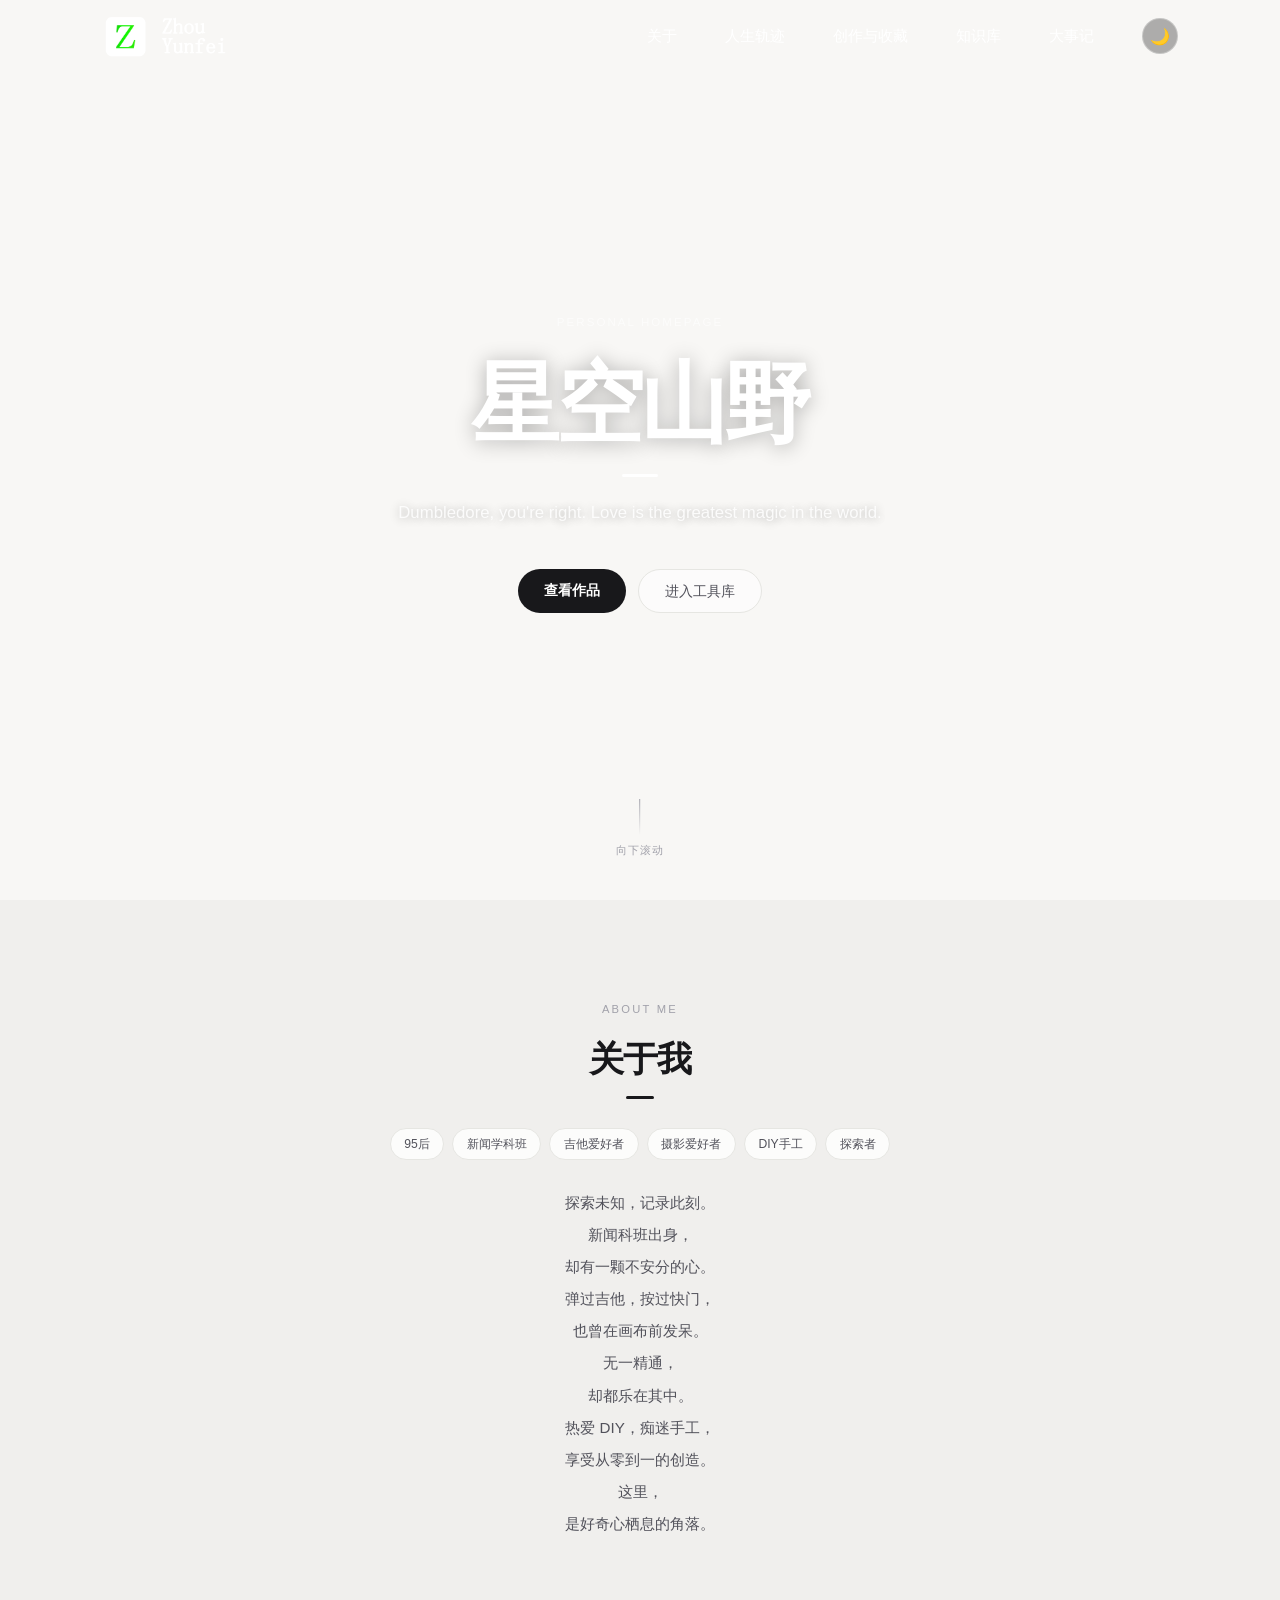
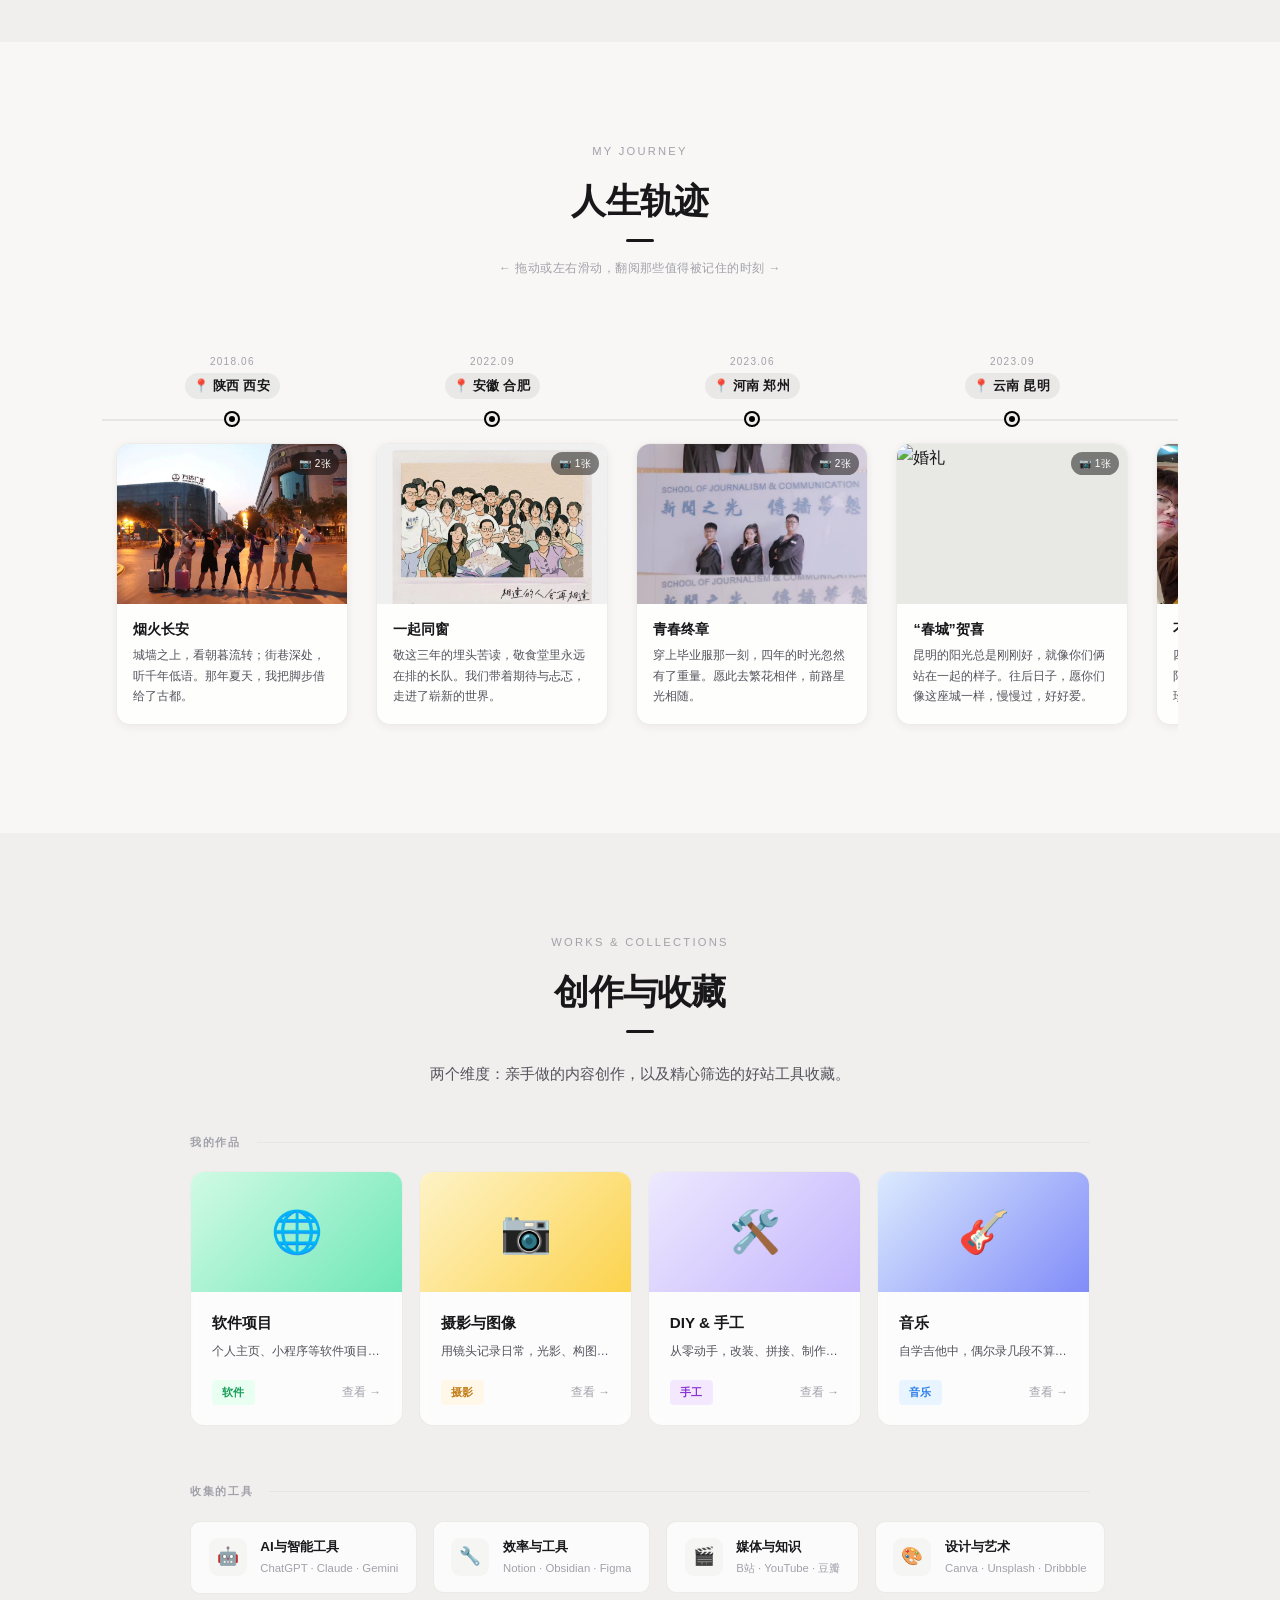
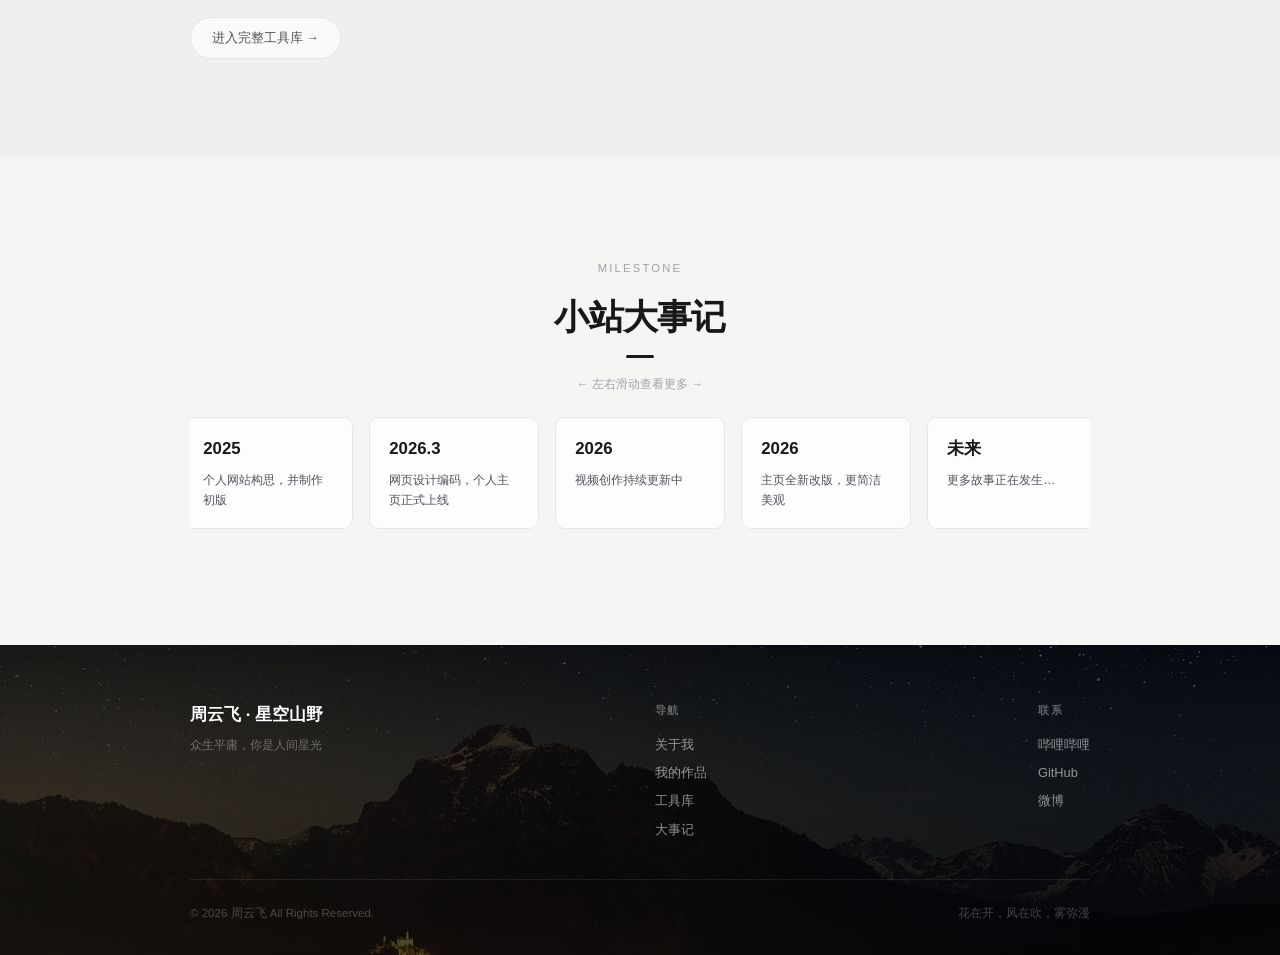
==== commit 41f58712: "fix: 工具卡片与作品卡片宽度对齐（4列等宽布局）" ====
--- a/index.html
+++ b/index.html
@@ -282,20 +282,6 @@
         <div>
           <div class="tcard-name">设计与艺术</div>
           <div class="tcard-sub">Canva · Unsplash · Dribbble</div>
-        </div>
-      </a>
-      <a href="tools.html#section-music" class="tcard">
-        <div class="tcard-icon">🎸</div>
-        <div>
-          <div class="tcard-name">音乐与乐器</div>
-          <div class="tcard-sub">Ultimate Guitar · 汇音堂</div>
-        </div>
-      </a>
-      <a href="tools.html#section-diy" class="tcard">
-        <div class="tcard-icon">🪚</div>
-        <div>
-          <div class="tcard-name">DIY与手工</div>
-          <div class="tcard-sub">立创商城 · 哔哩哔哩</div>
         </div>
       </a>
     </div>
--- a/style.css
+++ b/style.css
@@ -153,6 +153,47 @@
   color:#000;
 }
 
+nav.scrolled .theme-toggle {
+  background:rgba(0,0,0,0.06);
+}
+
+/* 汉堡菜单按钮（仅移动端显示） */
+.hamburger {
+  display:none;
+  width:36px; height:36px;
+  border-radius:50%; border:1.5px solid var(--border);
+  background:var(--surface);
+  align-items:center; justify-content:center;
+  cursor:pointer; font-size:1.1rem;
+  transition:all var(--t); flex-shrink:0;
+}
+.hamburger:hover { background:var(--text); border-color:var(--text); color:var(--surface); }
+.hamburger svg { width:18px; height:18px; stroke:currentColor; fill:none; stroke-width:2; stroke-linecap:round; }
+
+/* 移动端下拉菜单 */
+.mobile-menu {
+  display:none; position:fixed; top:72px; left:0; right:0;
+  z-index:290; background:var(--surface);
+  border-bottom:1px solid var(--border);
+  box-shadow:0 12px 40px rgba(0,0,0,0.1);
+  padding:0.5rem 0;
+  transform:translateY(-8px); opacity:0;
+  transition:transform 0.25s ease, opacity 0.25s ease;
+  pointer-events:none;
+}
+.mobile-menu.open { transform:translateY(0); opacity:1; pointer-events:all; }
+.mobile-menu a {
+  display:block; padding:.85rem 8%; font-size:.95rem;
+  color:var(--text2); transition:all var(--t);
+  font-family:"Microsoft YaHei","微软雅黑",sans-serif;
+}
+.mobile-menu a:hover { background:var(--bg); color:var(--text); }
+.mobile-menu-overlay {
+  display:none; position:fixed; inset:0; z-index:280;
+  background:rgba(0,0,0,0.2);
+}
+.mobile-menu-overlay.show { display:block; }
+
 /* ============================================================
    HERO SECTION
    ============================================================ */
@@ -164,9 +205,24 @@
   justify-content:center;
   text-align:center;
   padding:100px 8% 80px;
-  background:url('image/pic.jpg') center/cover no-repeat;
   position:relative;
   overflow:hidden;
+}
+.hero-bg {
+  position:absolute; inset:0;
+  background:#1a1a1a;
+  z-index:0;
+  transition:opacity 0.8s ease;
+}
+.hero-bg.loaded {
+  background:url('image/pic.jpg') center/cover no-repeat;
+}
+.hero-bg.fade-in {
+  opacity:1;
+}
+.hero-content {
+  position:relative;
+  z-index:1;
 }
 
 .hero-content {
@@ -411,7 +467,7 @@
   display:grid;
   grid-template-columns:repeat(4, 1fr);
   gap:1rem;
-  max-width:1100px;
+  max-width:900px;
   margin:0 auto;
 }
 
@@ -495,11 +551,13 @@
   transform:translateX(4px);
 }
 
-/* Tool Grid */
+/* Tool Grid — 4 列一行，与作品卡片对齐 */
 .tool-grid {
   display:grid;
-  grid-template-columns:repeat(auto-fill, minmax(200px,1fr));
-  gap:.85rem;
+  grid-template-columns:repeat(4, 1fr);
+  gap:1rem;
+  max-width:900px;
+  margin:0 auto;
 }
 
 .tcard {
@@ -803,6 +861,11 @@
   border-color:var(--text);
 }
 
+body.dark .hamburger { border-color:rgba(255,255,255,.2); background:rgba(255,255,255,.08); color:#fff; }
+body.dark .hamburger:hover { background:rgba(255,255,255,.9); color:#111; }
+body.dark .mobile-menu { background:var(--surface); border-color:var(--border); }
+body.dark .mobile-menu a:hover { background:rgba(255,255,255,.06); }
+
 /* ============================================================
    LIFE TRACK SECTION
    ============================================================ */
@@ -1097,12 +1160,15 @@
   outline:none;
 }
 
-@media(max-width:960px) and (min-width:681px) {
-  .my-works-grid { grid-template-columns:1fr 1fr; }
+@media(max-width:1100px) and (min-width:681px) {
+  .my-works-grid { grid-template-columns:repeat(2, 1fr); }
+  .tool-grid { grid-template-columns:repeat(2, 1fr); }
 }
 
 @media(max-width:680px) {
   .nav-links { display:none; }
+  .hamburger { display:flex; }
+  .mobile-menu { display:block; }
   section { padding:70px 5%; }
   .my-works-grid { grid-template-columns:1fr 1fr; }
   .tool-grid { grid-template-columns:1fr 1fr; }
@@ -1115,3 +1181,24 @@
   .lc-lightbox-img-wrap img { max-width:92vw; }
   .lc-lightbox-video-wrap video { max-width:92vw; }
 }
+
+/* 滚动渐入动画 */
+.reveal {
+  opacity:0; transform:translateY(24px);
+  transition:opacity 0.6s ease, transform 0.6s ease;
+}
+.reveal.visible {
+  opacity:1; transform:translateY(0);
+}
+
+/* 页面过渡效果 */
+.page-transition {
+  position:fixed; inset:0; z-index:1000;
+  background:var(--page-bg);
+  opacity:0; pointer-events:none;
+  transition:opacity 0.35s ease;
+}
+.page-transition.active {
+  opacity:1; pointer-events:all;
+}
+body.dark .page-transition { background:var(--page-bg); }
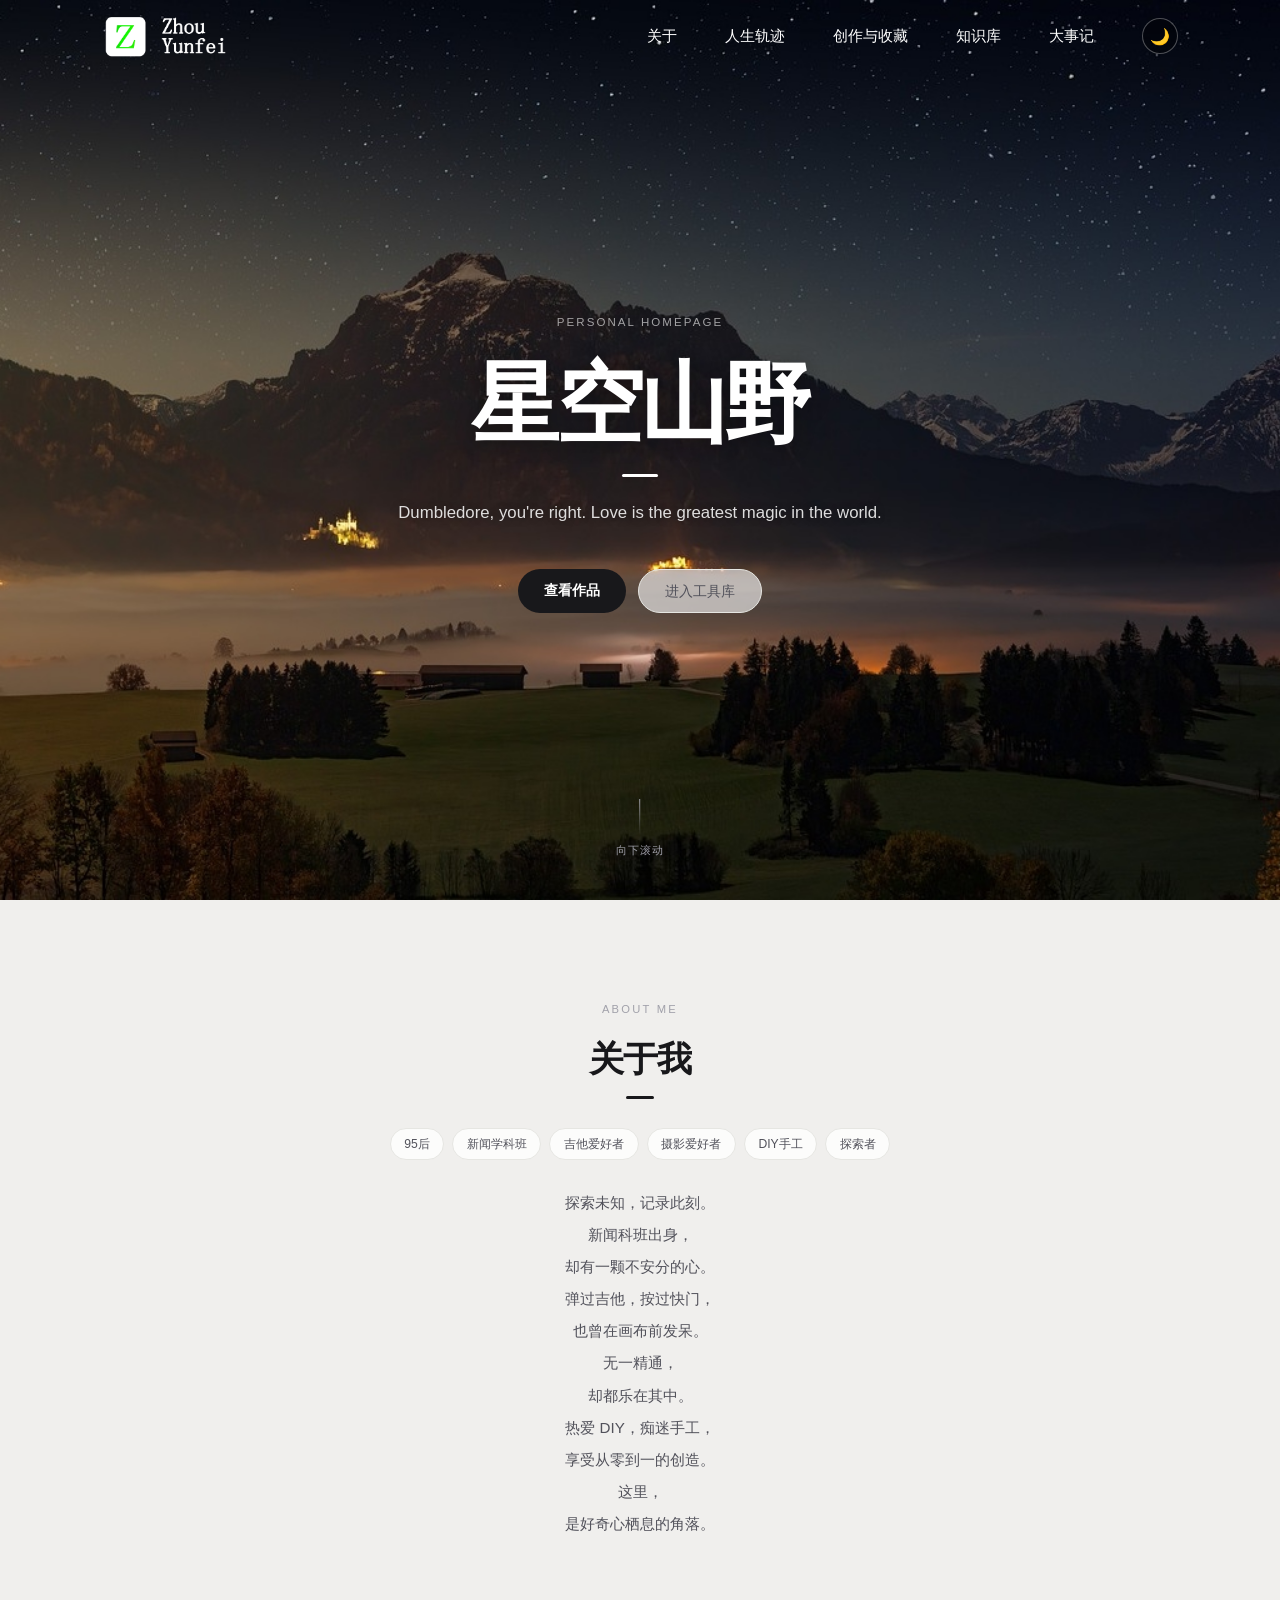
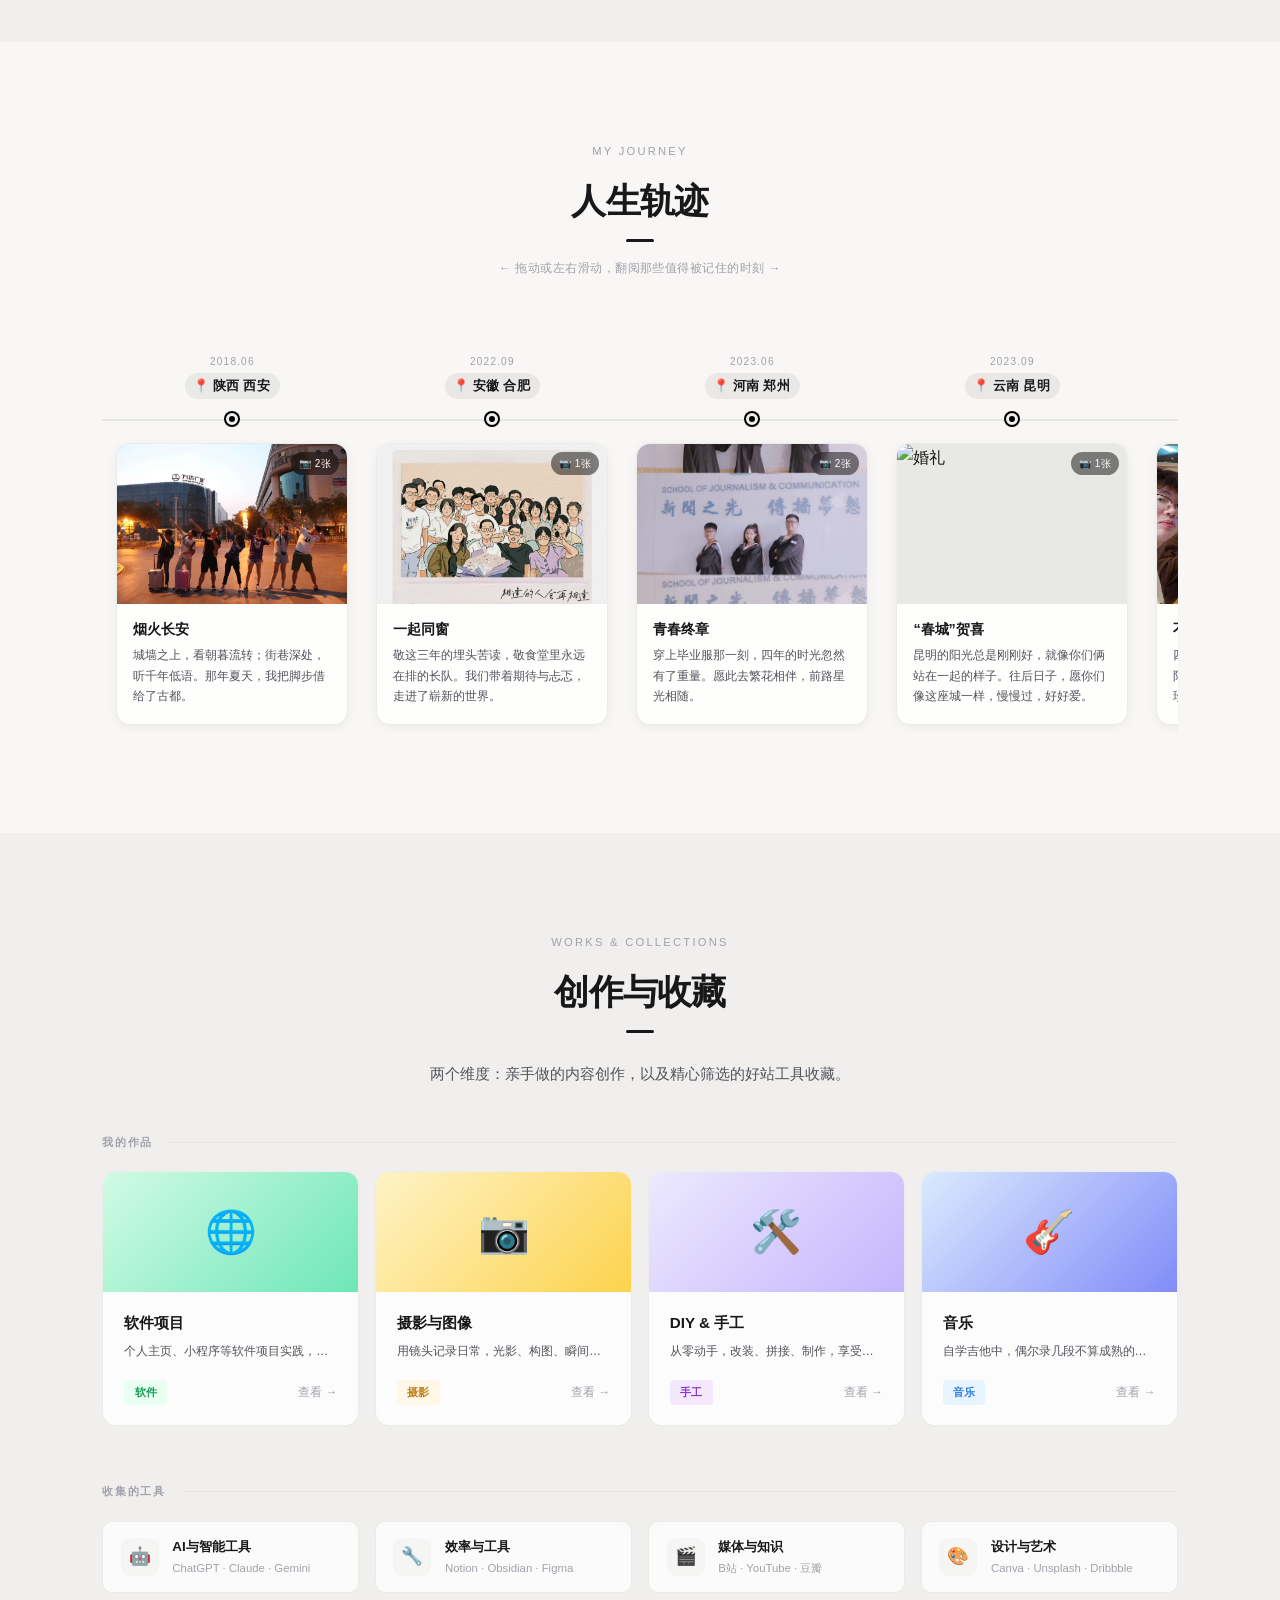
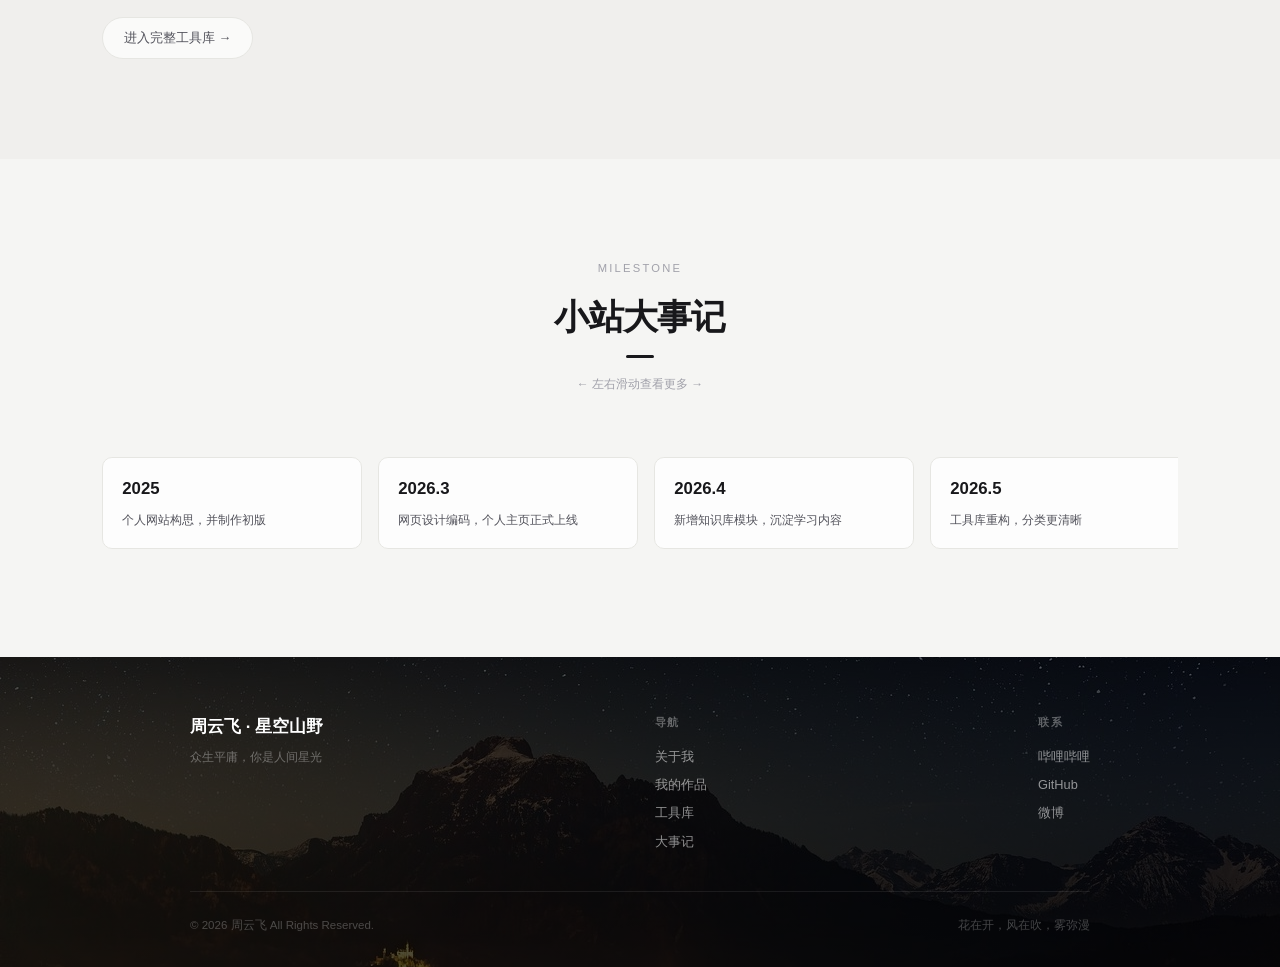
==== commit 58ce4c90: "feat: 小站大事记卡片扩展、布局宽度统一、favicon更新、多页面改进" ====
--- a/index.html
+++ b/index.html
@@ -21,10 +21,24 @@
     <a href="#journey">大事记</a>
   </div>
   <button class="theme-toggle" onclick="toggleTheme()" id="themeBtn" title="切换明暗模式">🌙</button>
+  <button class="hamburger" id="hamburger" onclick="toggleMobileMenu()" aria-label="菜单">
+    <svg viewBox="0 0 24 24"><line x1="3" y1="6" x2="21" y2="6"/><line x1="3" y1="12" x2="21" y2="12"/><line x1="3" y1="18" x2="21" y2="18"/></svg>
+  </button>
 </nav>
+
+<!-- 移动端菜单 -->
+<div class="mobile-menu" id="mobileMenu">
+  <a href="#about" onclick="closeMobileMenu()">关于</a>
+  <a href="#life-track" onclick="closeMobileMenu()">人生轨迹</a>
+  <a href="#works" onclick="closeMobileMenu()">创作与收藏</a>
+  <a href="knowledge.html">知识库</a>
+  <a href="#journey" onclick="closeMobileMenu()">大事记</a>
+</div>
+<div class="mobile-menu-overlay" id="mobileMenuOverlay" onclick="closeMobileMenu()"></div>
 
 <!-- ========== HERO ========== -->
 <section class="hero" id="home">
+  <div class="hero-bg" id="heroBg"></div>
   <div class="hero-content">
     <span class="hero-eyebrow">Personal Homepage</span>
     <h1>星空山野</h1>
@@ -41,8 +55,11 @@
   </div>
 </section>
 
+<!-- 页面过渡遮罩 -->
+<div class="page-transition" id="pageTransition"></div>
+
 <!-- ========== ABOUT ========== -->
-<section id="about">
+<section id="about" class="reveal">
   <div class="container">
     <div class="about-inner">
       <p class="sec-eyebrow">About Me</p>
@@ -74,7 +91,7 @@
 </section>
 
 <!-- ========== LIFE TRACK ========== -->
-<section id="life-track">
+<section id="life-track" class="reveal">
   <div class="life-header">
     <p class="sec-eyebrow">My Journey</p>
     <h2 class="sec-title">人生轨迹</h2>
@@ -194,15 +211,15 @@
 </section>
 
 <!-- ========== WORKS ========== -->
-<section id="works">
-  <div class="container">
-    <div class="works-header">
-      <p class="sec-eyebrow">Works & Collections</p>
-      <h2 class="sec-title">创作与收藏</h2>
-      <div class="sec-bar"></div>
-      <p class="sec-desc">两个维度：亲手做的内容创作，以及精心筛选的好站工具收藏。</p>
-    </div>
-
+<section id="works" class="reveal">
+  <div class="works-header">
+    <p class="sec-eyebrow">Works & Collections</p>
+    <h2 class="sec-title">创作与收藏</h2>
+    <div class="sec-bar"></div>
+    <p class="sec-desc">两个维度：亲手做的内容创作，以及精心筛选的好站工具收藏。</p>
+  </div>
+
+  <div class="works-body">
     <div class="works-divider">我的作品</div>
     <div class="my-works-grid">
       <a href="works.html#web" class="wcard">
@@ -291,14 +308,14 @@
 </section>
 
 <!-- ========== JOURNEY ========== -->
-<section id="journey">
-  <div class="container">
-    <div class="journey-header">
-      <p class="sec-eyebrow">Milestone</p>
-      <h2 class="sec-title">小站大事记</h2>
-      <div class="sec-bar"></div>
-    </div>
-    <p class="journey-hint">← 左右滑动查看更多 →</p>
+<section id="journey" class="reveal">
+  <div class="journey-header">
+    <p class="sec-eyebrow">Milestone</p>
+    <h2 class="sec-title">小站大事记</h2>
+    <div class="sec-bar"></div>
+  </div>
+  <p class="journey-hint">← 左右滑动查看更多 →</p>
+  <div class="journey-body">
     <div class="journey-track">
       <div class="jcard">
         <div class="jcard-date">2025</div>
@@ -309,6 +326,14 @@
         <div class="jcard-event">网页设计编码，个人主页正式上线</div>
       </div>
       <div class="jcard">
+        <div class="jcard-date">2026.4</div>
+        <div class="jcard-event">新增知识库模块，沉淀学习内容</div>
+      </div>
+      <div class="jcard">
+        <div class="jcard-date">2026.5</div>
+        <div class="jcard-event">工具库重构，分类更清晰</div>
+      </div>
+      <div class="jcard">
         <div class="jcard-date">2026</div>
         <div class="jcard-event">视频创作持续更新中</div>
       </div>
@@ -325,7 +350,7 @@
 </section>
 
 <!-- ========== FOOTER ========== -->
-<footer>
+<footer class="reveal">
   <div class="footer-top">
     <div>
       <div class="footer-brand">周云飞 · 星空山野</div>
@@ -484,6 +509,71 @@
     if (e.key === 'ArrowLeft') lifeLbNav(-1);
     if (e.key === 'ArrowRight') lifeLbNav(1);
   });
+
+  // ===== 移动端菜单 =====
+  function toggleMobileMenu() {
+    const menu = document.getElementById('mobileMenu');
+    const overlay = document.getElementById('mobileMenuOverlay');
+    menu.classList.toggle('open');
+    overlay.classList.toggle('show');
+    document.body.style.overflow = menu.classList.contains('open') ? 'hidden' : '';
+  }
+  function closeMobileMenu() {
+    document.getElementById('mobileMenu').classList.remove('open');
+    document.getElementById('mobileMenuOverlay').classList.remove('show');
+    document.body.style.overflow = '';
+  }
+
+  // ===== Hero 背景图懒加载 =====
+  (function() {
+    const bg = document.getElementById('heroBg');
+    if (!bg) return;
+    const img = new Image();
+    img.src = 'image/pic.jpg';
+    img.onload = () => {
+      bg.classList.add('loaded');
+      requestAnimationFrame(() => bg.classList.add('fade-in'));
+    };
+    // 3秒兜底
+    setTimeout(() => { if (!bg.classList.contains('loaded')) bg.classList.add('loaded', 'fade-in'); }, 3000);
+  })();
+
+  // 小站大事记拖拽滚动
+  const journeyTrack = document.querySelector('.journey-track');
+  if (journeyTrack) {
+    let jtDown = false, jtStartX = 0, jtScrollLeft = 0;
+    journeyTrack.addEventListener('mousedown', e => {
+      jtDown = true;
+      journeyTrack.classList.add('grabbing');
+      jtStartX = e.pageX - journeyTrack.offsetLeft;
+      jtScrollLeft = journeyTrack.scrollLeft;
+    });
+    document.addEventListener('mouseup', () => {
+      jtDown = false;
+      journeyTrack.classList.remove('grabbing');
+    });
+    journeyTrack.addEventListener('mousemove', e => {
+      if (!jtDown) return;
+      e.preventDefault();
+      const x = e.pageX - journeyTrack.offsetLeft;
+      journeyTrack.scrollLeft = jtScrollLeft - (x - jtStartX) * 1.1;
+    });
+  }
+
+  // ===== 滚动动画 reveal =====
+  (function() {
+    const reveals = document.querySelectorAll('.reveal');
+    if (!reveals.length) return;
+    const io = new IntersectionObserver((entries) => {
+      entries.forEach(entry => {
+        if (entry.isIntersecting) {
+          entry.target.classList.add('visible');
+          io.unobserve(entry.target);
+        }
+      });
+    }, { threshold: 0.08, rootMargin: '0px 0px -40px 0px' });
+    reveals.forEach(el => io.observe(el));
+  })();
 </script>
 
 <!-- 人生轨迹弹窗 -->
--- a/style.css
+++ b/style.css
@@ -338,7 +338,7 @@
 section { padding:100px 8%; }
 
 .container {
-  max-width:900px;
+  max-width:1100px;
   margin:0 auto;
 }
 
@@ -455,6 +455,11 @@
   font-weight:600;
 }
 
+.works-body {
+  max-width:1100px;
+  margin:0 auto;
+}
+
 .works-divider::after {
   content:'';
   flex:1;
@@ -467,8 +472,6 @@
   display:grid;
   grid-template-columns:repeat(4, 1fr);
   gap:1rem;
-  max-width:900px;
-  margin:0 auto;
 }
 
 .wcard {
@@ -556,8 +559,6 @@
   display:grid;
   grid-template-columns:repeat(4, 1fr);
   gap:1rem;
-  max-width:900px;
-  margin:0 auto;
 }
 
 .tcard {
@@ -640,27 +641,44 @@
   text-align:center;
 }
 
+.journey-body {
+  position:relative;
+  overflow:hidden;
+  max-width:1100px;
+  margin:0 auto;
+}
+
 .journey-track {
   display:flex;
   gap:1rem;
   overflow-x:auto;
-  padding-bottom:1rem;
+  padding:40px 0 8px;
   scrollbar-width:thin;
-  scrollbar-color:var(--border) transparent;
-  justify-content:center;
+  scrollbar-color:var(--text3) transparent;
+  justify-content:flex-start;
   flex-wrap:nowrap;
-}
-
-.journey-track::-webkit-scrollbar { height:4px; }
+  scroll-snap-type:x mandatory;
+  -webkit-overflow-scrolling:touch;
+  cursor:grab;
+  user-select:none;
+}
+
+.journey-track::-webkit-scrollbar { height:3px; }
+
+.journey-track::-webkit-scrollbar-track { background:transparent; }
 
 .journey-track::-webkit-scrollbar-thumb {
-  background:var(--border);
+  background:var(--text3);
   border-radius:2px;
 }
 
+.journey-track::-webkit-scrollbar-thumb:hover { background:var(--text); }
+.journey-track.grabbing { cursor:grabbing; }
+
 .jcard {
-  flex-shrink:0;
-  width:170px;
+  flex:0 0 auto;
+  width:260px;
+  scroll-snap-align:center;
   background:rgba(255,255,255,.8);
   border-radius:10px;
   padding:1.1rem 1.2rem;
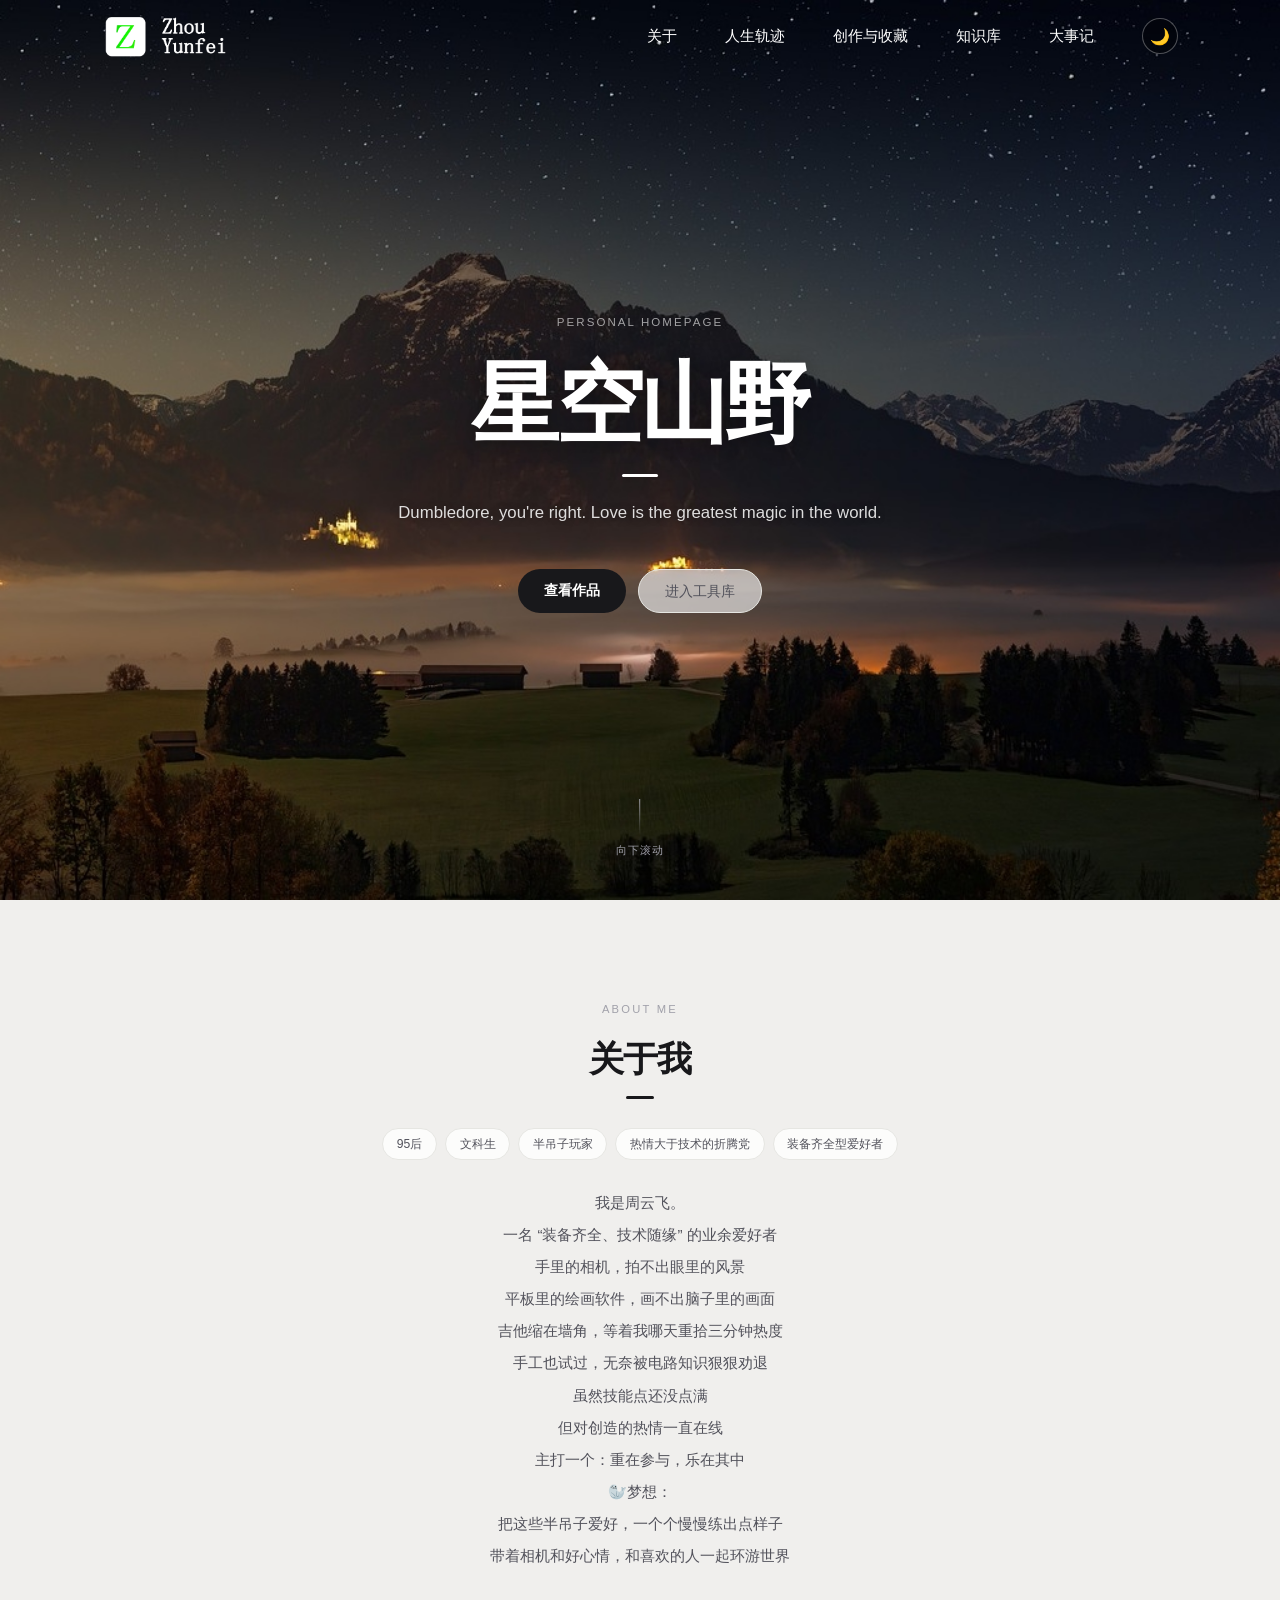
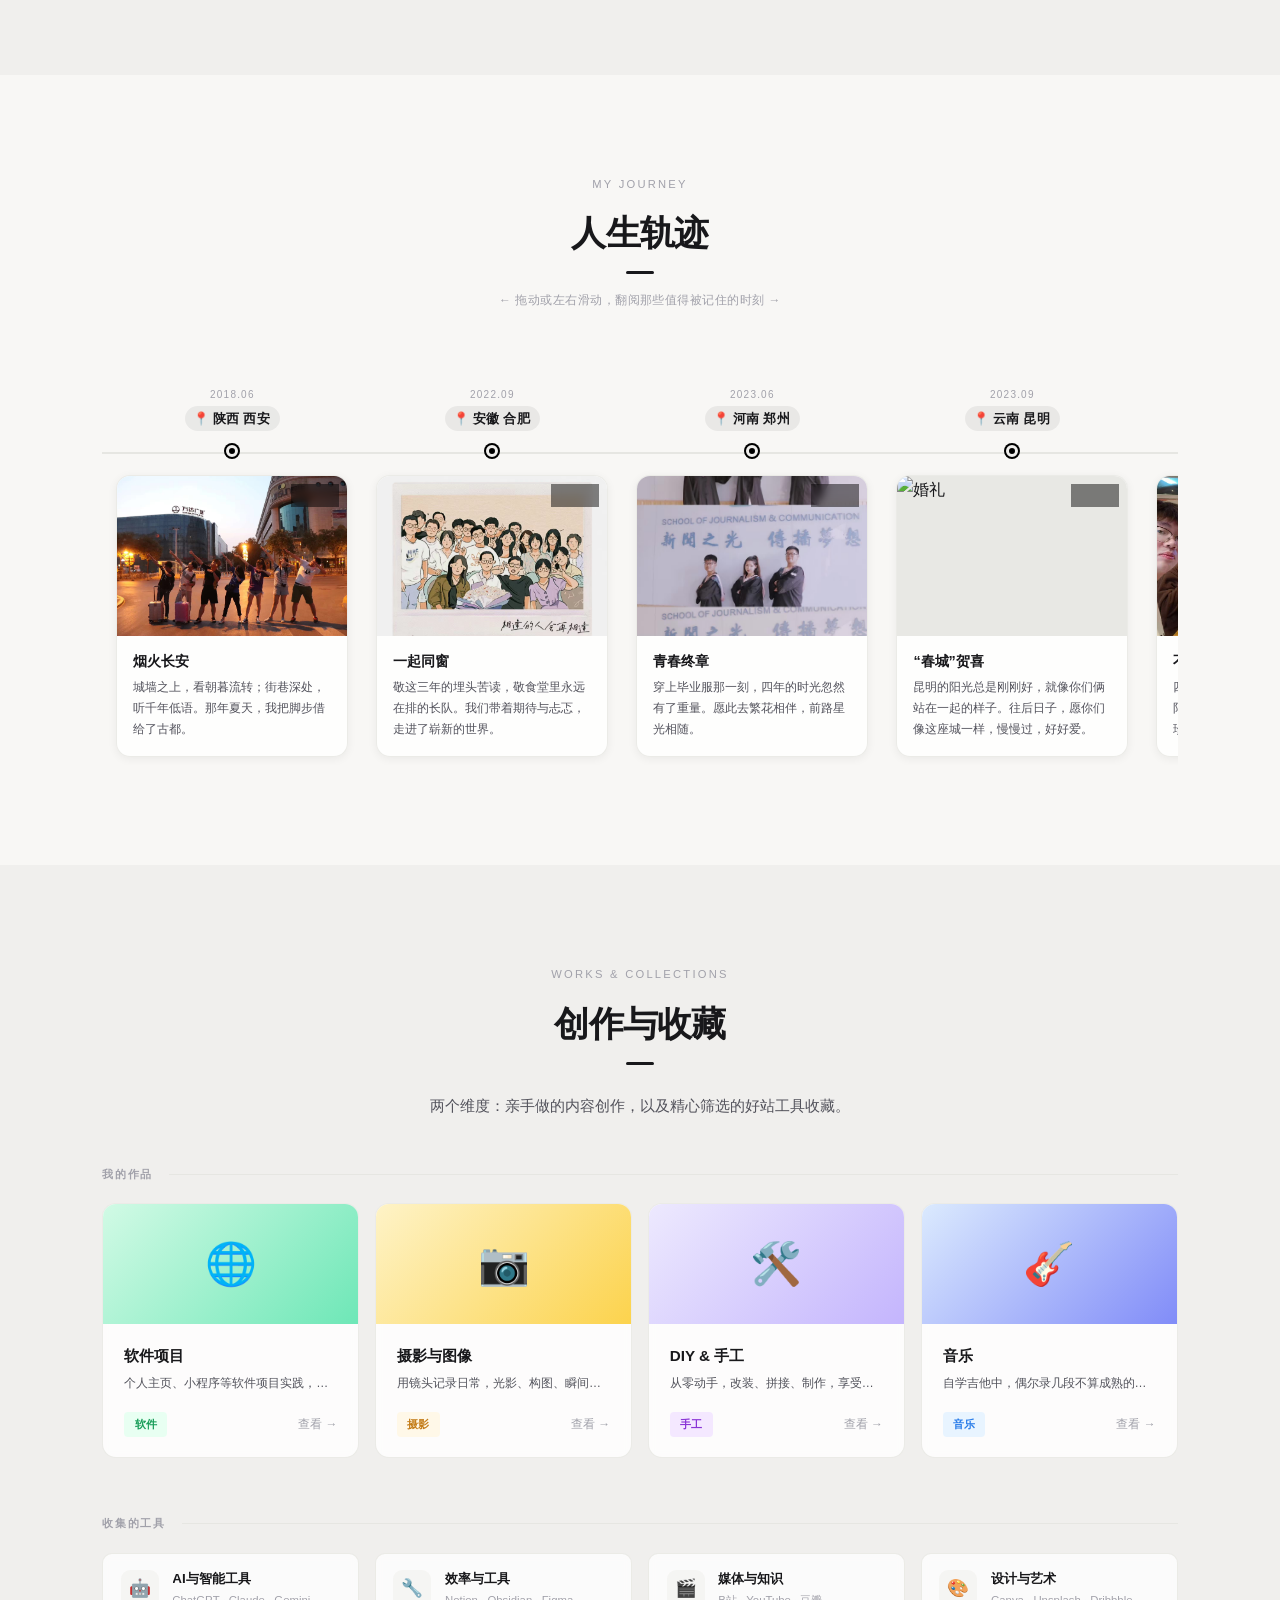
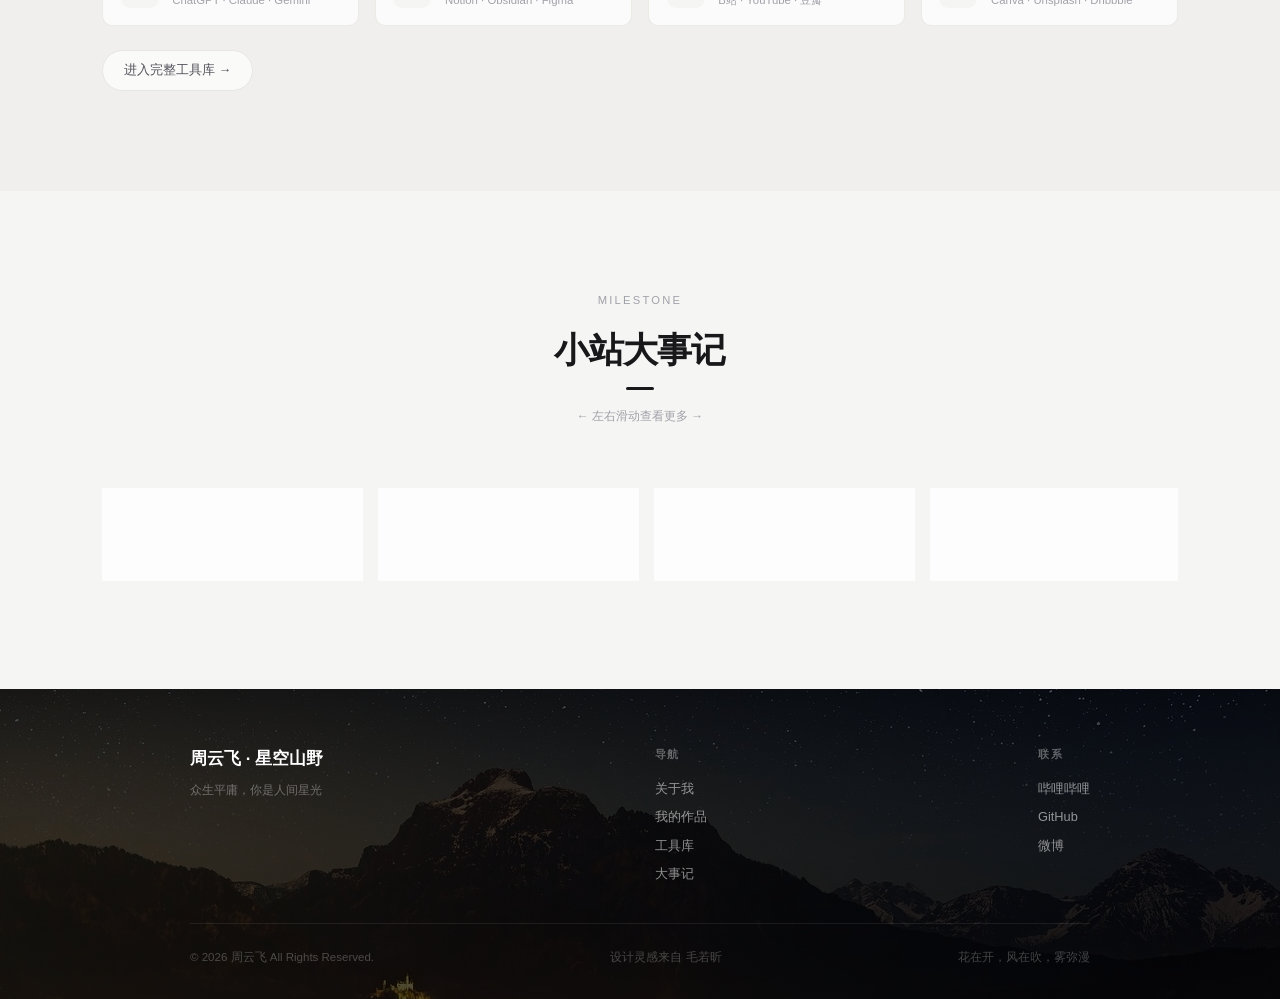
==== commit 9f64cdcb: "fix: favicon路径修正、工具卡片手机端溢出修复、README重写、新增弹幕墙" ====
--- a/index.html
+++ b/index.html
@@ -4,6 +4,8 @@
   <meta charset="UTF-8"/>
   <meta name="viewport" content="width=device-width, initial-scale=1.0"/>
   <title>周云飞 · 星空山野</title>
+  <link rel="icon" type="image/svg+xml" href="image/favicon.svg" media="(prefers-color-scheme: light)"/>
+  <link rel="icon" type="image/svg+xml" href="image/favicon-dark.svg" media="(prefers-color-scheme: dark)"/>
   <link rel="stylesheet" href="style.css?v=20250325"/>
 </head>
 <body>
@@ -67,24 +69,24 @@
       <div class="sec-bar"></div>
       <div class="about-tags">
         <span class="tag">95后</span>
-        <span class="tag">新闻学科班</span>
-        <span class="tag">吉他爱好者</span>
-        <span class="tag">摄影爱好者</span>
-        <span class="tag">DIY手工</span>
-        <span class="tag">探索者</span>
+        <span class="tag">文科生</span>
+        <span class="tag">半吊子玩家</span>
+        <span class="tag">热情大于技术的折腾党</span>
+        <span class="tag">装备齐全型爱好者</span>
       </div>
       <div class="about-body">
-        <p>探索未知，记录此刻。</p>
-        <p>新闻科班出身，</p>
-        <p>却有一颗不安分的心。</p>
-        <p>弹过吉他，按过快门，</p>
-        <p>也曾在画布前发呆。</p>
-        <p>无一精通，</p>
-        <p>却都乐在其中。</p>
-        <p>热爱 DIY，痴迷手工，</p>
-        <p>享受从零到一的创造。</p>
-        <p>这里，</p>
-        <p>是好奇心栖息的角落。</p>
+        <p>我是周云飞。</p>
+        <p>一名 “装备齐全、技术随缘” 的业余爱好者</p>
+        <p>手里的相机，拍不出眼里的风景</p>
+        <p>平板里的绘画软件，画不出脑子里的画面</p>
+        <p>吉他缩在墙角，等着我哪天重拾三分钟热度</p>
+        <p>手工也试过，无奈被电路知识狠狠劝退</p>
+        <p>虽然技能点还没点满</p>
+        <p>但对创造的热情一直在线</p>
+        <p>主打一个：重在参与，乐在其中</p>
+        <p>🦭梦想：</p>
+        <p>把这些半吊子爱好，一个个慢慢练出点样子</p>
+        <p>带着相机和好心情，和喜欢的人一起环游世界</p>
       </div>
     </div>
   </div>
@@ -373,6 +375,7 @@
   </div>
   <div class="footer-bottom">
     <span>© 2026 周云飞 All Rights Reserved.</span>
+    <span>设计灵感来自 <a href="https://maorx.cn" target="_blank" rel="noopener">毛若昕</a></span>
     <span>花在开，风在吹，雾弥漫</span>
   </div>
 </footer>
--- a/style.css
+++ b/style.css
@@ -590,7 +590,8 @@
   flex-shrink:0;
 }
 
-.tcard-name { font-size:.84rem; font-weight:600; color:var(--text); }
+.tcard > div { min-width:0; overflow:hidden; }
+.tcard-name { font-size:.84rem; font-weight:600; color:var(--text); white-space:nowrap; overflow:hidden; text-overflow:ellipsis; }
 
 .tcard-sub {
   font-size:.71rem;
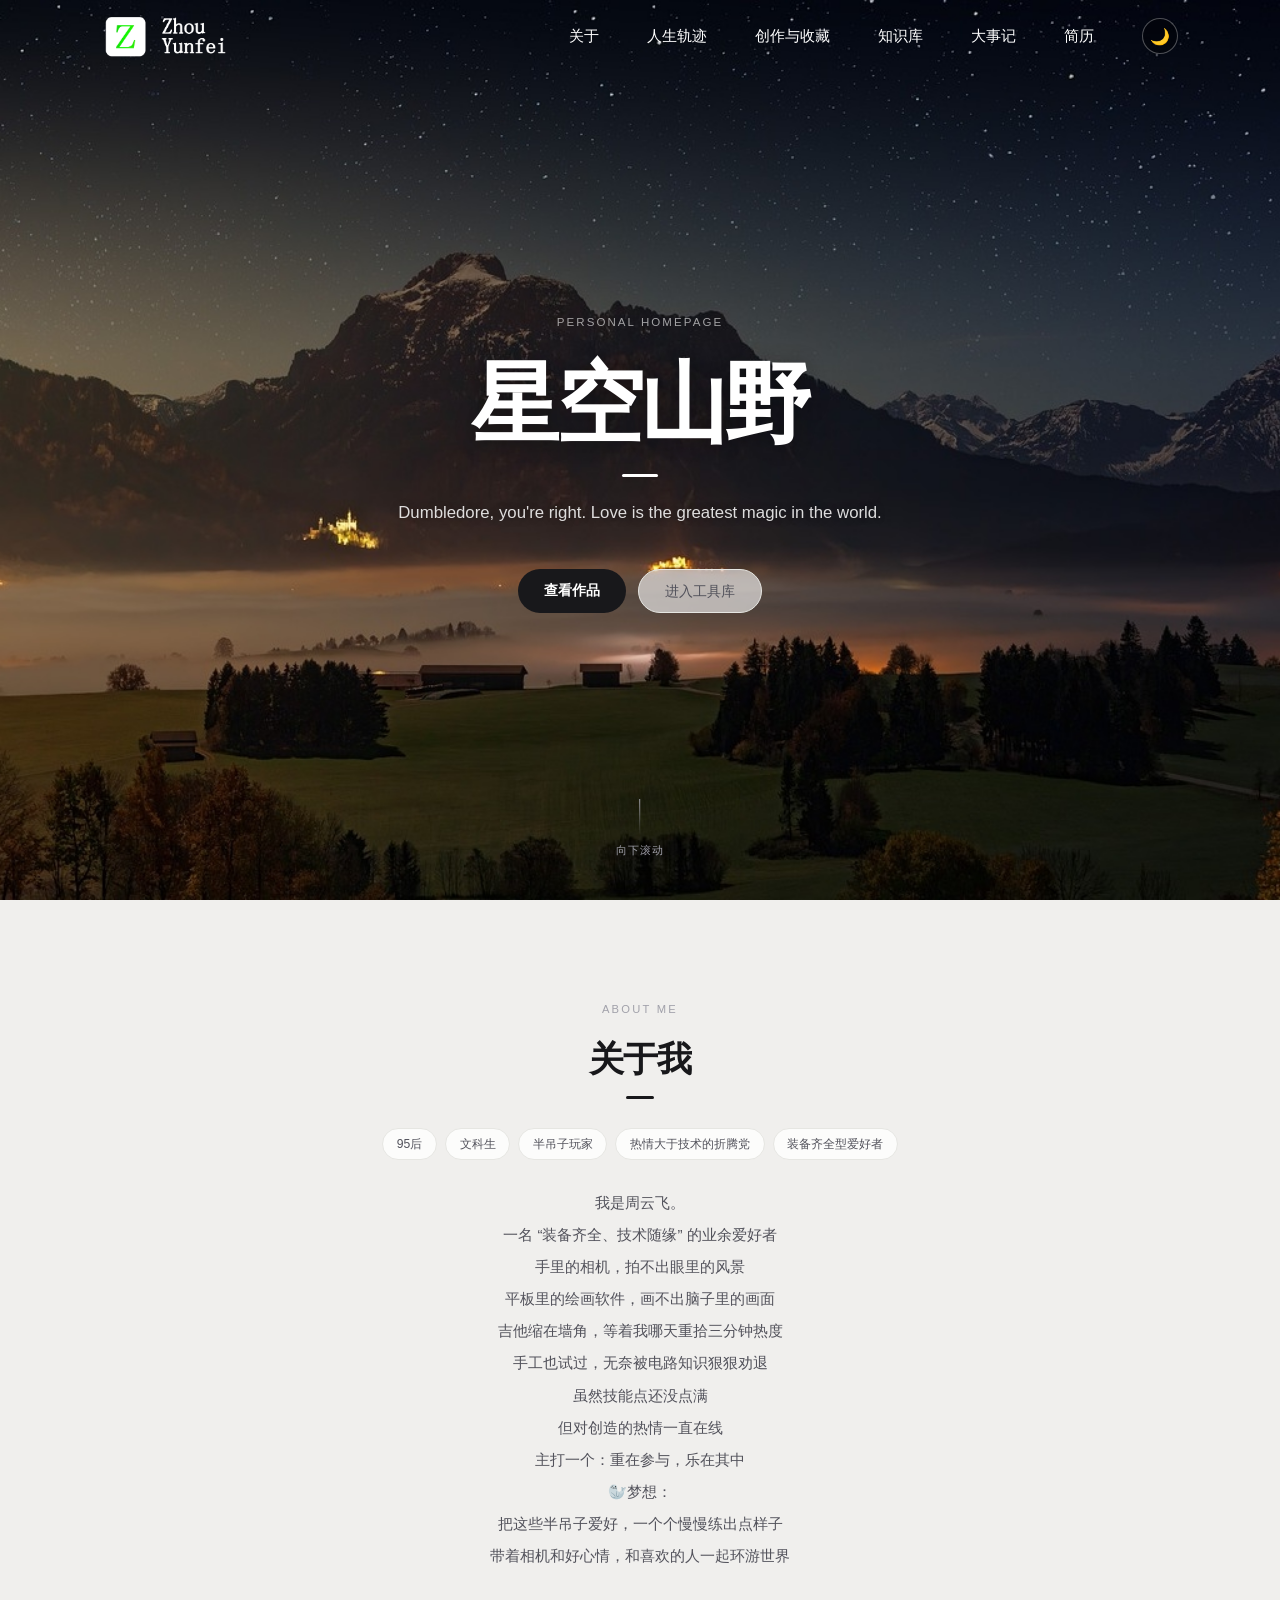
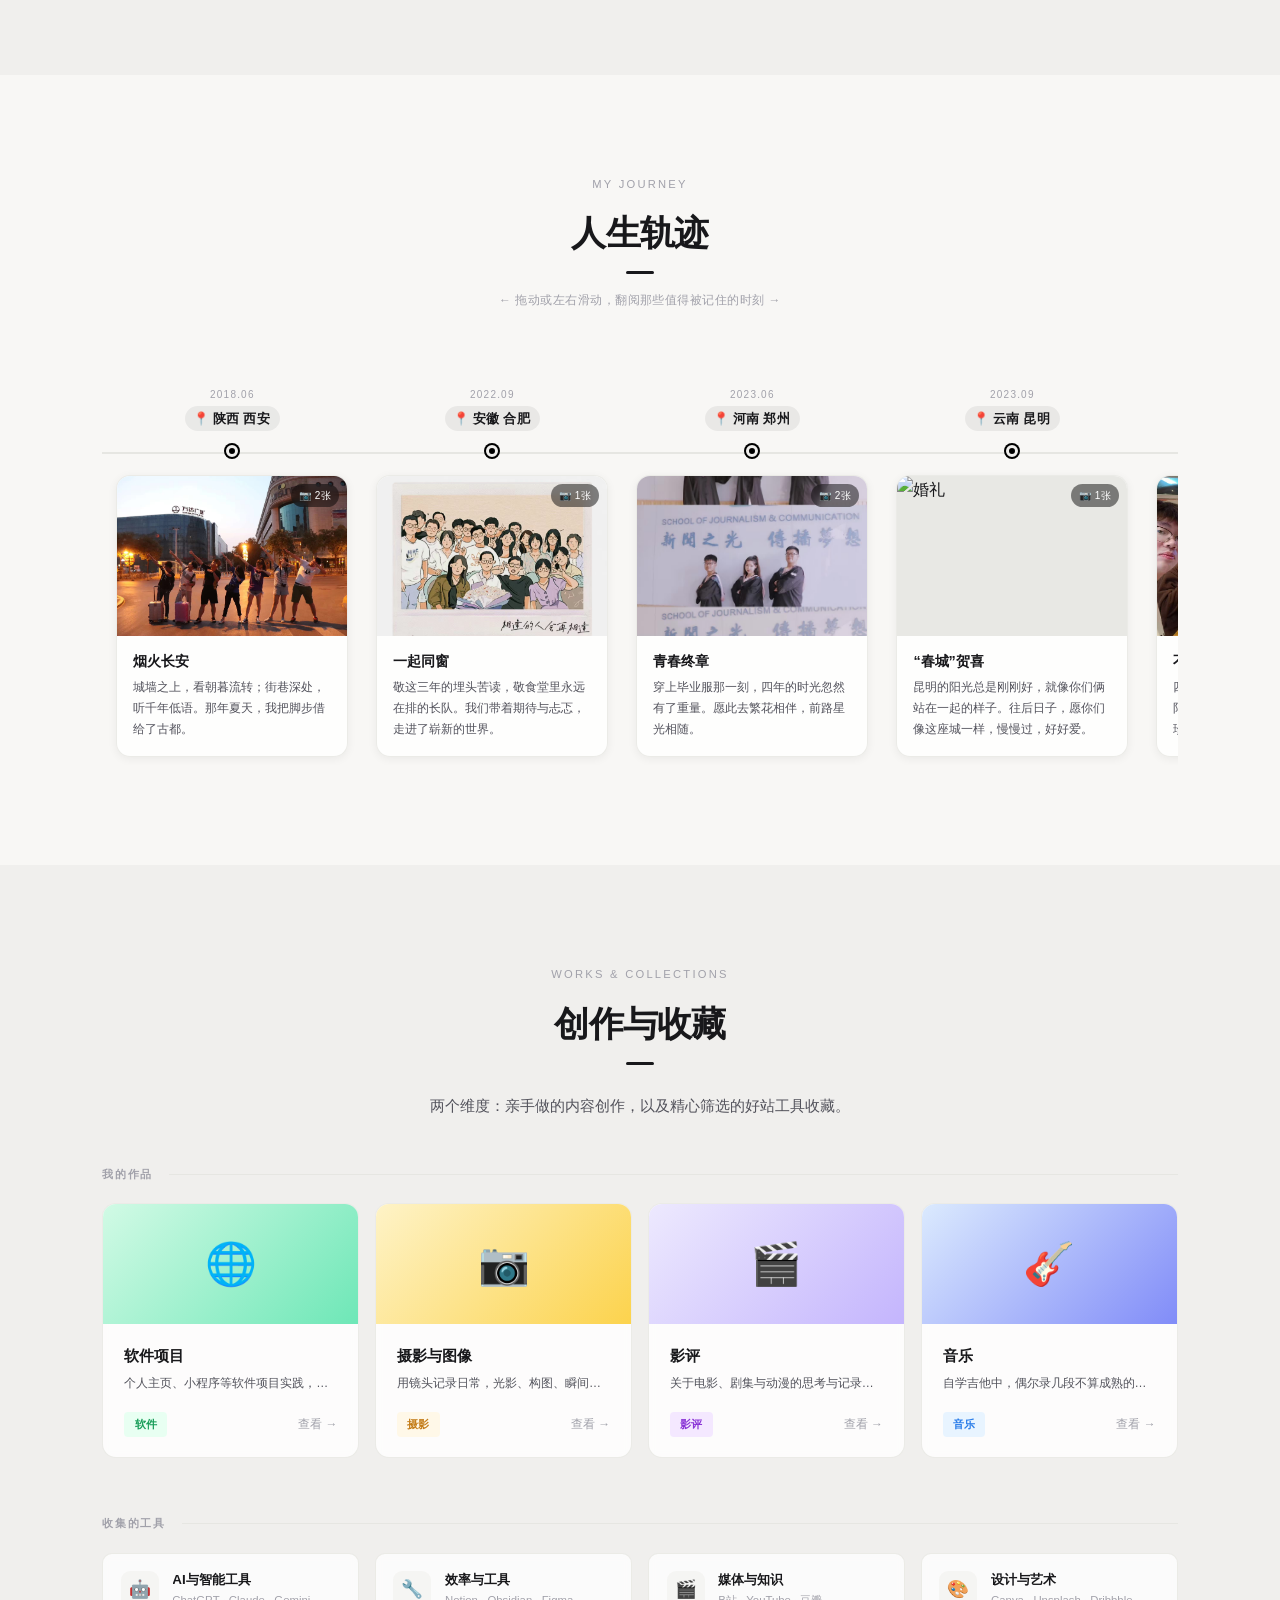
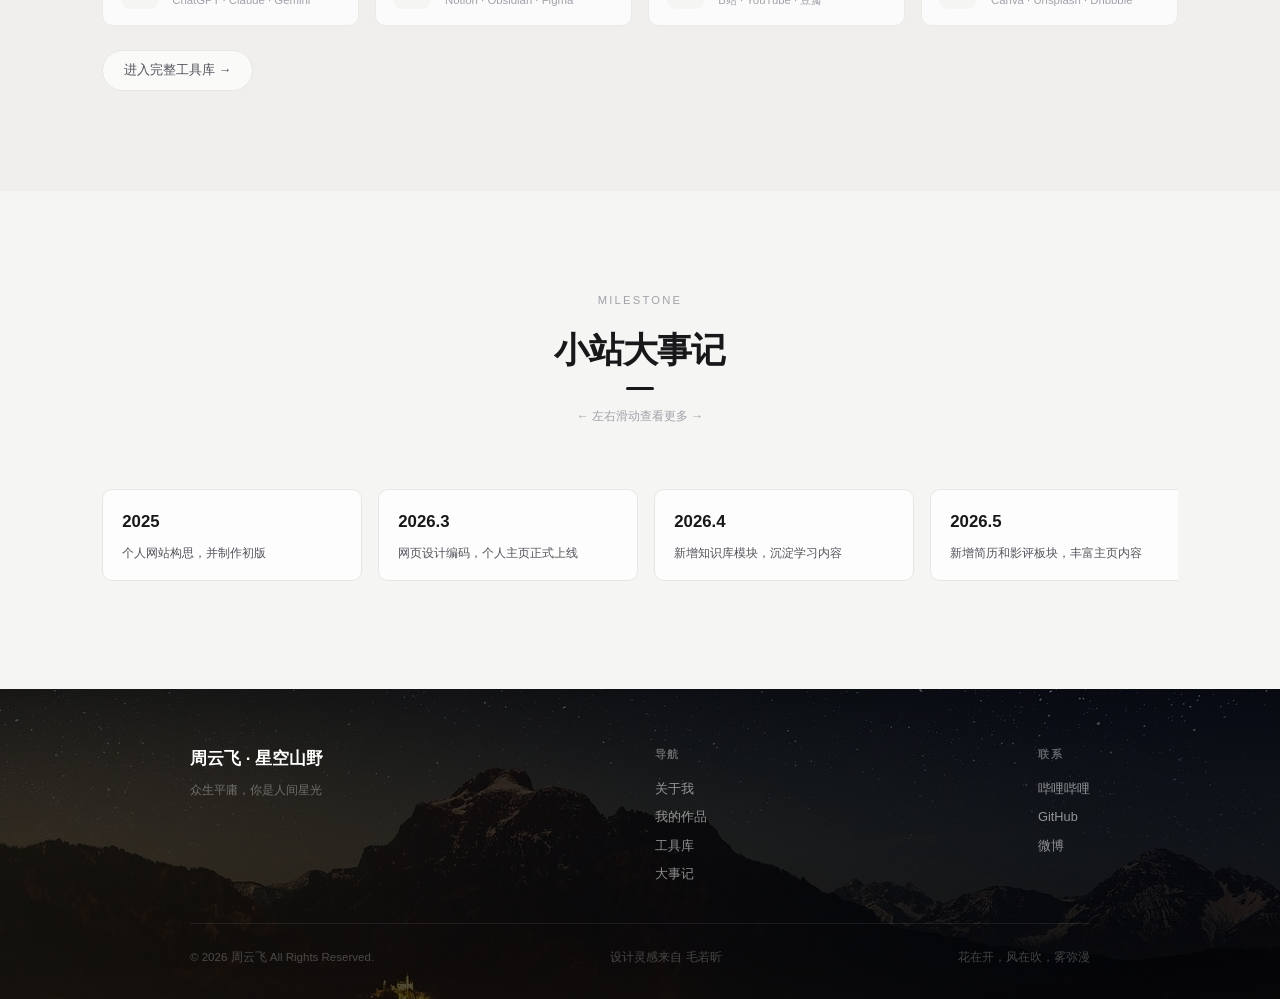
==== commit 90004926: "feat: 影评系统MD化+动漫/电视剧影评+tag过滤+清理无用卡片 - 影评数据从JS内嵌改为MD文件驱动(reviews/{cat}/*.md + index.json) - 新增动漫影评9部:" ====
--- a/index.html
+++ b/index.html
@@ -21,6 +21,7 @@
     <a href="#works">创作与收藏</a>
     <a href="knowledge.html">知识库</a>
     <a href="#journey">大事记</a>
+    <a href="#">简历</a>
   </div>
   <button class="theme-toggle" onclick="toggleTheme()" id="themeBtn" title="切换明暗模式">🌙</button>
   <button class="hamburger" id="hamburger" onclick="toggleMobileMenu()" aria-label="菜单">
@@ -35,6 +36,7 @@
   <a href="#works" onclick="closeMobileMenu()">创作与收藏</a>
   <a href="knowledge.html">知识库</a>
   <a href="#journey" onclick="closeMobileMenu()">大事记</a>
+  <a href="resume.html">简历</a>
 </div>
 <div class="mobile-menu-overlay" id="mobileMenuOverlay" onclick="closeMobileMenu()"></div>
 
@@ -248,13 +250,13 @@
         </div>
       </a>
 
-      <a href="works.html#diy" class="wcard">
-        <div class="wcard-thumb" style="background:linear-gradient(135deg,#ede9fe,#c4b5fd)">🛠️</div>
+      <a href="works.html#film" class="wcard">
+        <div class="wcard-thumb" style="background:linear-gradient(135deg,#ede9fe,#c4b5fd)">🎬</div>
         <div class="wcard-body">
-          <div class="wcard-title">DIY & 手工</div>
-          <div class="wcard-desc">从零动手，改装、拼接、制作，享受创造一件实物的过程。</div>
+          <div class="wcard-title">影评</div>
+          <div class="wcard-desc">关于电影、剧集与动漫的思考与记录，用文字留住观影后的感动。</div>
           <div class="wcard-foot">
-            <span class="badge b-write">手工</span>
+            <span class="badge b-film">影评</span>
             <span class="wcard-arrow">查看 →</span>
           </div>
         </div>
@@ -333,15 +335,7 @@
       </div>
       <div class="jcard">
         <div class="jcard-date">2026.5</div>
-        <div class="jcard-event">工具库重构，分类更清晰</div>
-      </div>
-      <div class="jcard">
-        <div class="jcard-date">2026</div>
-        <div class="jcard-event">视频创作持续更新中</div>
-      </div>
-      <div class="jcard">
-        <div class="jcard-date">2026</div>
-        <div class="jcard-event">主页全新改版，更简洁美观</div>
+        <div class="jcard-event">新增简历和影评板块，丰富主页内容</div>
       </div>
       <div class="jcard">
         <div class="jcard-date">未来</div>
@@ -361,7 +355,7 @@
     <div class="footer-col">
       <h4>导航</h4>
       <a href="#about">关于我</a>
-      <a href="#works">我的作品</a>
+      <a href="works.html">我的作品</a>
       <a href="tools.html">工具库</a>
       <a href="#journey">大事记</a>
     </div>
--- a/style.css
+++ b/style.css
@@ -542,6 +542,7 @@
 .b-write  { background:#f4e8ff; color:#8a35d6; }
 .b-photo  { background:#fff8e8; color:#c47d1a; }
 .b-music  { background:#e8f4ff; color:#2b7de9; }
+.b-film   { background:#f4e8ff; color:#8a35d6; }
 
 .wcard-arrow {
   font-size:.75rem;
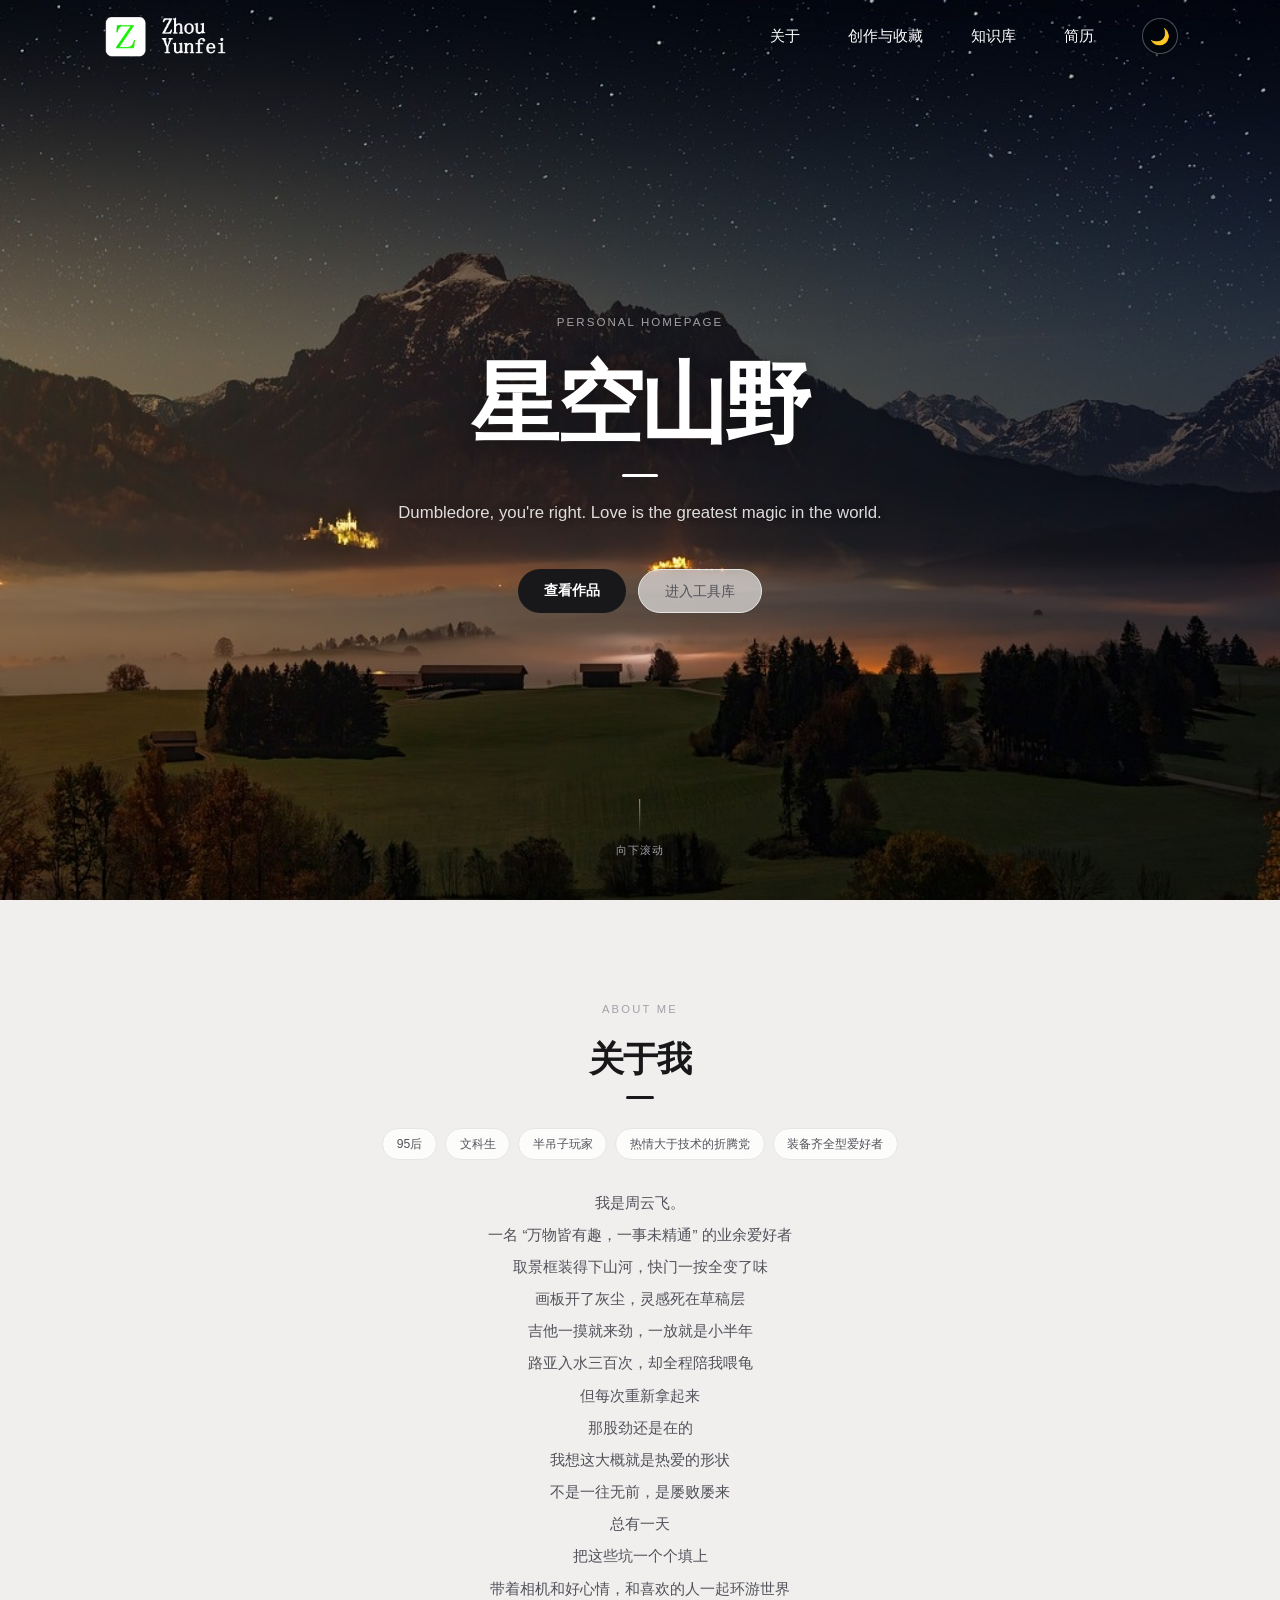
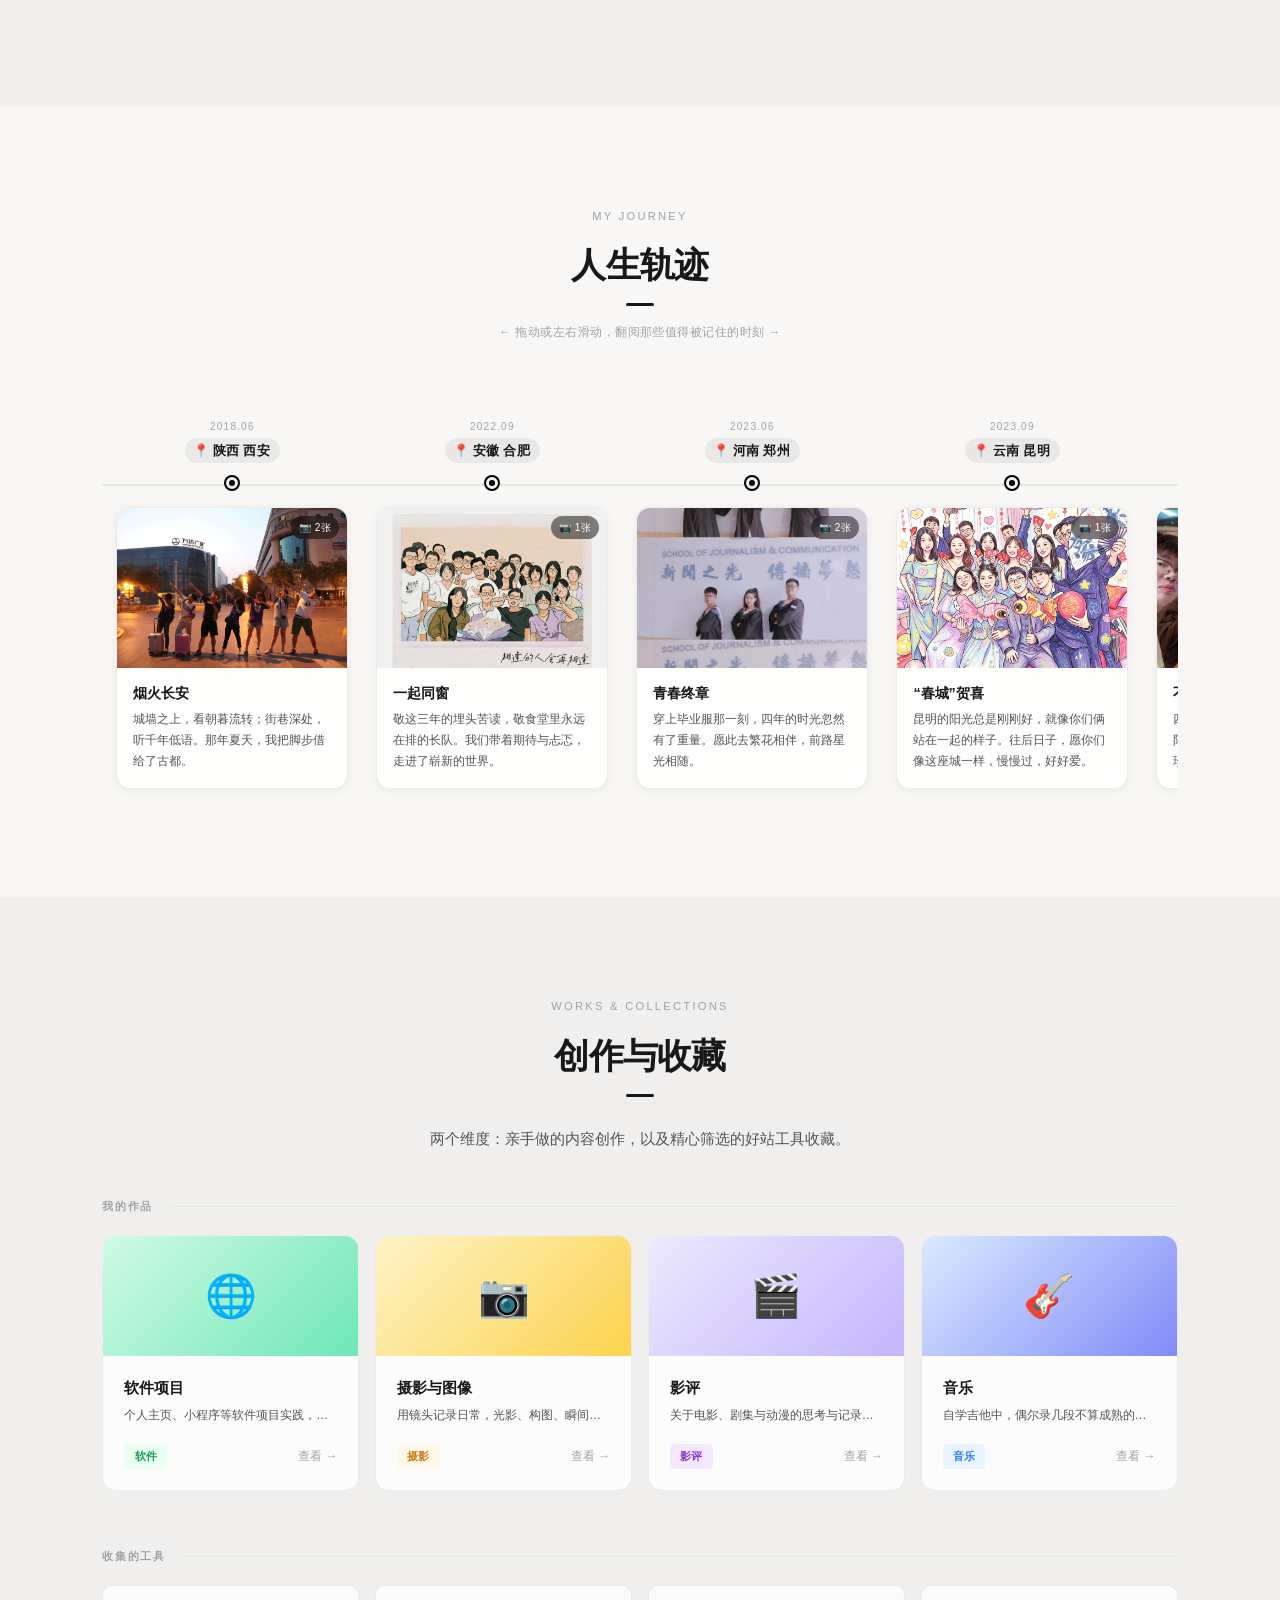
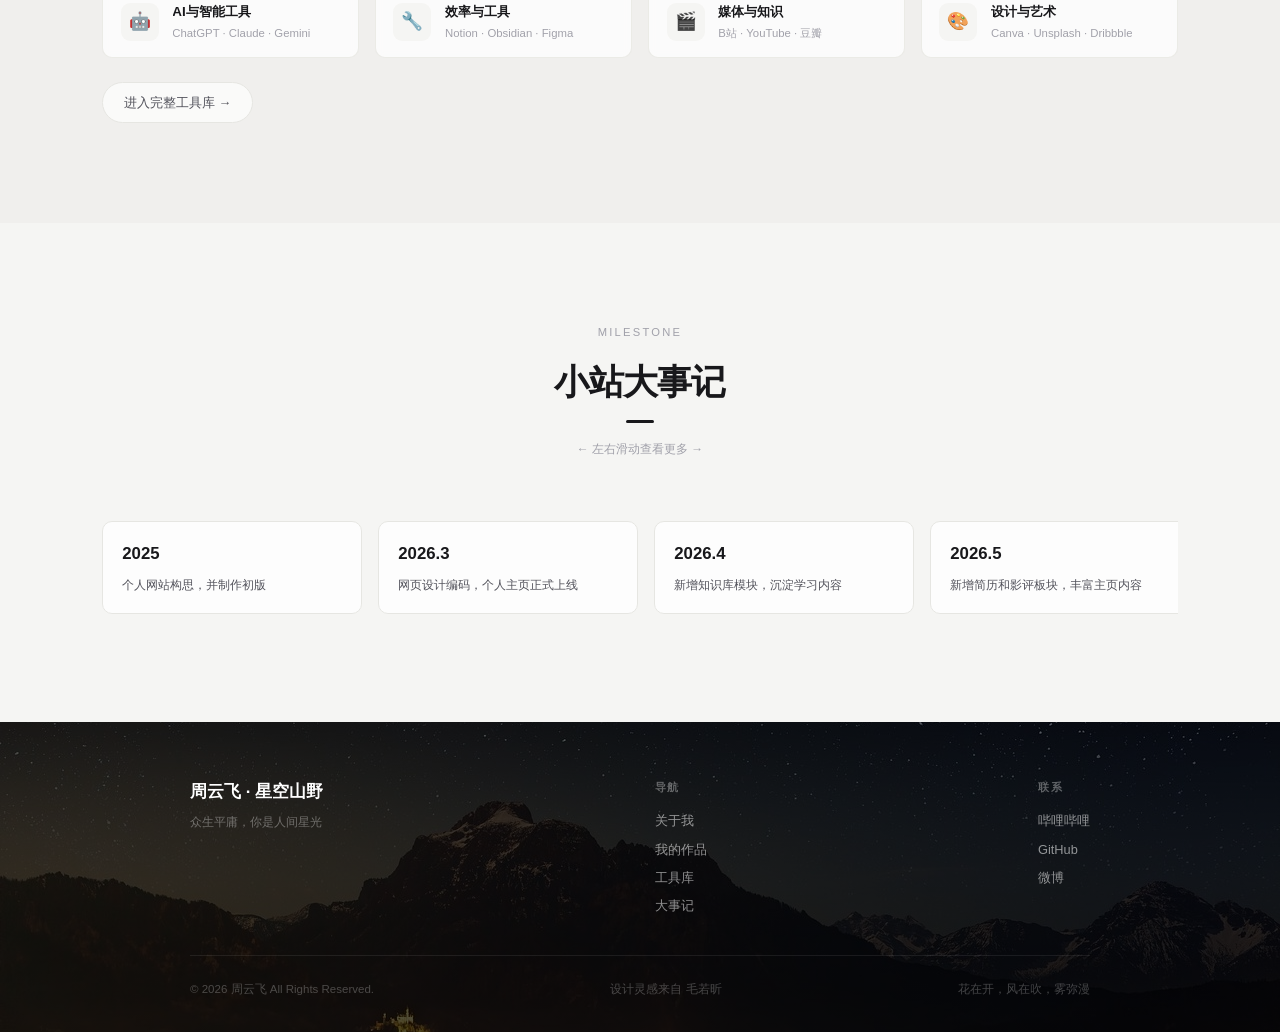
==== commit c674417d: "项目改进：抽取公共CSS、文件重组、新增404/sitemap等" ====
--- a/index.html
+++ b/index.html
@@ -3,10 +3,18 @@
 <head>
   <meta charset="UTF-8"/>
   <meta name="viewport" content="width=device-width, initial-scale=1.0"/>
+  <meta name="description" content="周云飞的个人主页——星空山野。摄影、吉他、DIY、编程，记录一个万物皆有趣的折腾党。"/>
+  <meta property="og:title" content="周云飞 · 星空山野"/>
+  <meta property="og:description" content="摄影、吉他、DIY、编程——记录一个万物皆有趣的折腾党。"/>
+  <meta property="og:type" content="website"/>
+  <meta property="og:image" content="image/pic.jpg"/>
+  <meta property="og:image:width" content="1200"/>
+  <meta property="og:image:height" content="630"/>
   <title>周云飞 · 星空山野</title>
   <link rel="icon" type="image/svg+xml" href="image/favicon.svg" media="(prefers-color-scheme: light)"/>
   <link rel="icon" type="image/svg+xml" href="image/favicon-dark.svg" media="(prefers-color-scheme: dark)"/>
-  <link rel="stylesheet" href="style.css?v=20250325"/>
+  <link rel="stylesheet" href="css/style.css?v=20250325"/>
+  <link rel="preload" as="image" href="image/pic.jpg"/>
 </head>
 <body>
 
@@ -17,11 +25,9 @@
   </a>
   <div class="nav-links">
     <a href="#about">关于</a>
-    <a href="#life-track">人生轨迹</a>
     <a href="#works">创作与收藏</a>
     <a href="knowledge.html">知识库</a>
-    <a href="#journey">大事记</a>
-    <a href="#">简历</a>
+    <a href="resume.html">简历</a>
   </div>
   <button class="theme-toggle" onclick="toggleTheme()" id="themeBtn" title="切换明暗模式">🌙</button>
   <button class="hamburger" id="hamburger" onclick="toggleMobileMenu()" aria-label="菜单">
@@ -32,10 +38,8 @@
 <!-- 移动端菜单 -->
 <div class="mobile-menu" id="mobileMenu">
   <a href="#about" onclick="closeMobileMenu()">关于</a>
-  <a href="#life-track" onclick="closeMobileMenu()">人生轨迹</a>
   <a href="#works" onclick="closeMobileMenu()">创作与收藏</a>
   <a href="knowledge.html">知识库</a>
-  <a href="#journey" onclick="closeMobileMenu()">大事记</a>
   <a href="resume.html">简历</a>
 </div>
 <div class="mobile-menu-overlay" id="mobileMenuOverlay" onclick="closeMobileMenu()"></div>
@@ -58,9 +62,6 @@
     <span>向下滚动</span>
   </div>
 </section>
-
-<!-- 页面过渡遮罩 -->
-<div class="page-transition" id="pageTransition"></div>
 
 <!-- ========== ABOUT ========== -->
 <section id="about" class="reveal">
@@ -78,16 +79,17 @@
       </div>
       <div class="about-body">
         <p>我是周云飞。</p>
-        <p>一名 “装备齐全、技术随缘” 的业余爱好者</p>
-        <p>手里的相机，拍不出眼里的风景</p>
-        <p>平板里的绘画软件，画不出脑子里的画面</p>
-        <p>吉他缩在墙角，等着我哪天重拾三分钟热度</p>
-        <p>手工也试过，无奈被电路知识狠狠劝退</p>
-        <p>虽然技能点还没点满</p>
-        <p>但对创造的热情一直在线</p>
-        <p>主打一个：重在参与，乐在其中</p>
-        <p>🦭梦想：</p>
-        <p>把这些半吊子爱好，一个个慢慢练出点样子</p>
+        <p>一名 “万物皆有趣，一事未精通” 的业余爱好者</p>
+        <p>取景框装得下山河，快门一按全变了味</p>
+        <p>画板开了灰尘，灵感死在草稿层</p>
+        <p>吉他一摸就来劲，一放就是小半年</p>
+        <p>路亚入水三百次，却全程陪我喂龟</p>
+        <p>但每次重新拿起来</p>
+        <p>那股劲还是在的</p>
+        <p>我想这大概就是热爱的形状</p>
+        <p>不是一往无前，是屡败屡来</p>
+        <p>总有一天</p>
+        <p>把这些坑一个个填上</p>
         <p>带着相机和好心情，和喜欢的人一起环游世界</p>
       </div>
     </div>
@@ -113,14 +115,14 @@
         <div class="lc-dot"></div>
         <div class="lc-card">
           <div class="lc-media">
-            <img src="My Journey/18年6月/xian travel01.jpg" alt="西安旅行">
+            <img src="journey/18年6月/xian travel01.jpg" alt="西安旅行">
             <span class="lc-media-tag">📷 2张</span>
           </div>
           <div class="lc-body">
             <div class="lc-title">烟火长安</div>
             <div class="lc-desc">城墙之上，看朝暮流转；街巷深处，听千年低语。那年夏天，我把脚步借给了古都。</div>
           </div>
-          <input type="hidden" value="My Journey/18年6月/xian travel01.jpg|My Journey/18年6月/xian travel02.jpg">
+          <input type="hidden" value="journey/18年6月/xian travel01.jpg|journey/18年6月/xian travel02.jpg">
         </div>
       </div>
 
@@ -130,14 +132,14 @@
         <div class="lc-dot"></div>
         <div class="lc-card">
           <div class="lc-media">
-            <img src="My Journey/22年9月/79774230169a9e32ee0e325a56856fd6.jpg" alt="2022年9月">
+            <img src="journey/22年9月/79774230169a9e32ee0e325a56856fd6.jpg" alt="2022年9月">
             <span class="lc-media-tag">📷 1张</span>
           </div>
           <div class="lc-body">
             <div class="lc-title">一起同窗</div>
             <div class="lc-desc">敬这三年的埋头苦读，敬食堂里永远在排的长队。我们带着期待与忐忑，走进了崭新的世界。</div>
           </div>
-          <input type="hidden" value="My Journey/22年9月/79774230169a9e32ee0e325a56856fd6.jpg">
+          <input type="hidden" value="journey/22年9月/79774230169a9e32ee0e325a56856fd6.jpg">
         </div>
       </div>
 
@@ -147,14 +149,14 @@
         <div class="lc-dot"></div>
         <div class="lc-card">
           <div class="lc-media">
-            <img src="My Journey/23年6月/graduate01.jpg" alt="毕业季">
+            <img src="journey/23年6月/graduate01.jpg" alt="毕业季">
             <span class="lc-media-tag">📷 2张</span>
           </div>
           <div class="lc-body">
             <div class="lc-title">青春终章</div>
             <div class="lc-desc">穿上毕业服那一刻，四年的时光忽然有了重量。愿此去繁花相伴，前路星光相随。</div>
           </div>
-          <input type="hidden" value="My Journey/23年6月/graduate01.jpg|My Journey/23年6月/graduate02.jpg">
+          <input type="hidden" value="journey/23年6月/graduate01.jpg|journey/23年6月/graduate02.jpg">
         </div>
       </div>
 
@@ -164,14 +166,14 @@
         <div class="lc-dot"></div>
         <div class="lc-card">
           <div class="lc-media">
-            <img src="My Journey/23年9月/yang wedding.jpg" alt="婚礼">
+            <img src="journey/23年9月/100.jpg" alt="婚礼">
             <span class="lc-media-tag">📷 1张</span>
           </div>
           <div class="lc-body">
             <div class="lc-title">“春城”贺喜</div>
             <div class="lc-desc">昆明的阳光总是刚刚好，就像你们俩站在一起的样子。往后日子，愿你们像这座城一样，慢慢过，好好爱。</div>
           </div>
-          <input type="hidden" value="My Journey/23年9月/yang wedding.jpg">
+          <input type="hidden" value="journey/23年9月/yang wedding.jpg">
         </div>
       </div>
 
@@ -181,14 +183,14 @@
         <div class="lc-dot"></div>
         <div class="lc-card">
           <div class="lc-media">
-            <img src="My Journey/25年4月/微信图片_20260430101249_2832_35.jpg" alt="2025年4月">
+            <img src="journey/25年4月/微信图片_20260430101249_2832_35.jpg" alt="2025年4月">
             <span class="lc-media-tag">📷 3张</span>
           </div>
           <div class="lc-body">
             <div class="lc-title">不负相遇</div>
             <div class="lc-desc">四月的风吹过，带来了新的故事。贵阳街头的蘸水藏着生活里那些普通却珍贵的片刻。</div>
           </div>
-          <input type="hidden" value="My Journey/25年4月/微信图片_20260430101249_2832_35.jpg|My Journey/25年4月/微信图片_20260430101251_2833_35.jpg|My Journey/25年4月/微信图片_20260430101251_2834_35.jpg">
+          <input type="hidden" value="journey/25年4月/微信图片_20260430101249_2832_35.jpg|journey/25年4月/微信图片_20260430101251_2833_35.jpg|journey/25年4月/微信图片_20260430101251_2834_35.jpg">
         </div>
       </div>
 
@@ -198,7 +200,7 @@
         <div class="lc-dot"></div>
         <div class="lc-card">
           <div class="lc-media">
-            <video src="My Journey/26年4月/bingbing wedding.mp4" muted loop playsinline></video>
+            <video src="journey/26年4月/bingbing wedding.mp4" muted loop playsinline></video>
             <div class="lc-play">▶</div>
             <span class="lc-media-tag">🎬 视频</span>
           </div>
@@ -206,7 +208,7 @@
             <div class="lc-title">“柿”饼之禧</div>
             <div class="lc-desc">同样的誓言，不同的面孔，同样动人。愿你们此后每一天，都像今天这般明亮。</div>
           </div>
-          <input type="hidden" value="video:My Journey/26年4月/bingbing wedding.mp4">
+          <input type="hidden" value="video:journey/26年4月/bingbing wedding.mp4">
         </div>
       </div>
 
@@ -416,7 +418,9 @@
   }
 
   // 恢复主题偏好
-  if (localStorage.getItem('theme') === 'dark') {
+  const savedTheme = localStorage.getItem('theme');
+  const prefersDark = window.matchMedia('(prefers-color-scheme: dark)').matches;
+  if (savedTheme === 'dark' || (!savedTheme && prefersDark)) {
     toggleTheme();
   }
 
--- a/css/style.css
+++ b/css/style.css
@@ -0,0 +1,1212 @@
+/* ============================================================
+   周云飞 · 星空山野 - 主样式表
+   ============================================================ */
+
+/* Reset & Tokens */
+*, *::before, *::after { margin:0; padding:0; box-sizing:border-box; }
+
+:root {
+  --bg:        #f5f5f3;
+  --surface:   #ffffff;
+  --border:    #e6e6e2;
+  --text:      #18181b;
+  --text2:     #52525b;
+  --text3:     #a1a1aa;
+  --accent:    #4f6ef7;
+  --acc-bg:    #eef1fe;
+  --r:         14px;
+  --sh:        0 6px 28px rgba(0,0,0,0.09);
+  --sh-sm:     0 2px 10px rgba(0,0,0,0.06);
+  --t:         0.22s ease;
+  --page-bg:   #f8f7f5;
+}
+
+html { scroll-behavior:smooth; scroll-padding-top:80px; }
+
+body {
+  background: var(--page-bg);
+  color: var(--text);
+  font-family: -apple-system,BlinkMacSystemFont,"Segoe UI","PingFang SC",
+               "Hiragino Sans GB","Microsoft YaHei",sans-serif;
+  line-height:1.7;
+  overflow-x:hidden;
+}
+
+a { text-decoration:none; color:inherit; }
+
+/* ============================================================
+   NAVIGATION
+   ============================================================ */
+nav {
+  position:fixed;
+  top:0;
+  left:0;
+  right:0;
+  z-index:300;
+  height:72px;
+  display:flex;
+  align-items:center;
+  justify-content:space-between;
+  padding:0 8%;
+  background: transparent;
+  transition:all var(--t);
+}
+
+nav.scrolled {
+  background:rgba(255,255,255,0.95);
+  backdrop-filter:blur(20px);
+  box-shadow:0 2px 20px rgba(0,0,0,0.08);
+}
+
+.nav-logo {
+  display:flex;
+  align-items:center;
+  gap:.8rem;
+  text-decoration:none;
+  color:var(--text);
+  padding:8px 0;
+}
+
+nav.scrolled .nav-logo {
+  color:var(--text);
+}
+
+.nav-logo img {
+  width:140px;
+  height:auto;
+  flex-shrink:0;
+  object-fit:contain;
+  display:block;
+}
+
+.nav-links {
+  display:flex;
+  gap:3rem;
+  margin-left:auto;
+  margin-right:3rem;
+}
+
+.nav-links a {
+  font-size:0.95rem;
+  color:var(--text2);
+  transition:color var(--t);
+  font-family:"Microsoft YaHei","微软雅黑",sans-serif;
+}
+
+nav:not(.scrolled) .nav-links a {
+  color:#fff;
+}
+
+nav:not(.scrolled) .nav-links a:hover {
+  color:rgba(255,255,255,.8);
+}
+
+nav.scrolled .nav-links a {
+  color:var(--text2);
+}
+
+nav.scrolled .nav-links a:hover {
+  color:var(--accent);
+}
+
+/* 暗色模式下导航链接保持白色 */
+body.dark .nav-links a {
+  color:#fff;
+}
+
+body.dark .nav-links a:hover {
+  color:rgba(255,255,255,.8);
+}
+
+/* Logo 不需要 filter，因为 logo.png 本身包含白色文字 */
+
+.theme-toggle {
+  width:36px;
+  height:36px;
+  border-radius:50%;
+  border:1.5px solid var(--border);
+  background:var(--surface);
+  display:flex;
+  align-items:center;
+  justify-content:center;
+  cursor:pointer;
+  font-size:1rem;
+  transition:all var(--t);
+  flex-shrink:0;
+  color:var(--text);
+}
+
+.theme-toggle:hover {
+  background:var(--text);
+  border-color:var(--text);
+  color:var(--surface);
+}
+
+nav:not(.scrolled) .theme-toggle {
+  border-color:rgba(255,255,255,.3);
+  background:rgba(0,0,0,0.3);
+  color:#fff;
+}
+
+nav:not(.scrolled) .theme-toggle:hover {
+  background:rgba(255,255,255,0.9);
+  color:#000;
+}
+
+nav.scrolled .theme-toggle {
+  background:rgba(0,0,0,0.06);
+}
+
+/* 汉堡菜单按钮（仅移动端显示） */
+.hamburger {
+  display:none;
+  width:36px; height:36px;
+  border-radius:50%; border:1.5px solid var(--border);
+  background:var(--surface);
+  align-items:center; justify-content:center;
+  cursor:pointer; font-size:1.1rem;
+  transition:all var(--t); flex-shrink:0;
+}
+.hamburger:hover { background:var(--text); border-color:var(--text); color:var(--surface); }
+.hamburger svg { width:18px; height:18px; stroke:currentColor; fill:none; stroke-width:2; stroke-linecap:round; }
+
+/* 移动端下拉菜单 */
+.mobile-menu {
+  display:none; position:fixed; top:72px; left:0; right:0;
+  z-index:290; background:var(--surface);
+  border-bottom:1px solid var(--border);
+  box-shadow:0 12px 40px rgba(0,0,0,0.1);
+  padding:0.5rem 0;
+  transform:translateY(-8px); opacity:0;
+  transition:transform 0.25s ease, opacity 0.25s ease;
+  pointer-events:none;
+}
+.mobile-menu.open { transform:translateY(0); opacity:1; pointer-events:all; }
+.mobile-menu a {
+  display:block; padding:.85rem 8%; font-size:.95rem;
+  color:var(--text2); transition:all var(--t);
+  font-family:"Microsoft YaHei","微软雅黑",sans-serif;
+}
+.mobile-menu a:hover { background:var(--bg); color:var(--text); }
+.mobile-menu-overlay {
+  display:none; position:fixed; inset:0; z-index:280;
+  background:rgba(0,0,0,0.2);
+}
+.mobile-menu-overlay.show { display:block; }
+
+/* ============================================================
+   HERO SECTION
+   ============================================================ */
+.hero {
+  min-height:100vh;
+  display:flex;
+  flex-direction:column;
+  align-items:center;
+  justify-content:center;
+  text-align:center;
+  padding:100px 8% 80px;
+  position:relative;
+  overflow:hidden;
+}
+.hero-bg {
+  position:absolute; inset:0;
+  background:#1a1a1a;
+  z-index:0;
+  transition:opacity 0.8s ease;
+}
+.hero-bg.loaded {
+  background:url('../image/pic.jpg') center/cover no-repeat;
+}
+.hero-bg.fade-in {
+  opacity:1;
+}
+.hero-content {
+  position:relative;
+  z-index:1;
+}
+
+.hero-content {
+  position:relative;
+  z-index:1;
+  max-width:640px;
+  margin:0 auto;
+}
+
+.hero-eyebrow {
+  display:inline-block;
+  font-size:.72rem;
+  letter-spacing:.18em;
+  text-transform:uppercase;
+  color:rgba(255,255,255,.6);
+  margin-bottom:1.5rem;
+}
+
+.hero h1 {
+  font-size:clamp(3rem,8vw,5.5rem);
+  font-weight:900;
+  letter-spacing:-.04em;
+  line-height:1.1;
+  color:#fff;
+  margin-bottom:1.3rem;
+  text-shadow:0 2px 20px rgba(0,0,0,.3);
+}
+
+.hero-line {
+  width:36px;
+  height:3px;
+  background:#fff;
+  border-radius:2px;
+  margin:0 auto 1.4rem;
+}
+
+.hero h2 {
+  font-size:clamp(.9rem,2vw,1.05rem);
+  font-weight:400;
+  color:rgba(255,255,255,.85);
+  margin-bottom:2.6rem;
+  text-shadow:0 1px 10px rgba(0,0,0,.3);
+}
+
+.hero-actions {
+  display:flex;
+  gap:.8rem;
+  justify-content:center;
+  flex-wrap:wrap;
+}
+
+.btn-primary {
+  padding:.6rem 1.6rem;
+  border-radius:24px;
+  background:var(--text);
+  color:#fff;
+  font-size:.85rem;
+  font-weight:600;
+  transition:opacity var(--t), transform var(--t);
+}
+
+.btn-primary:hover {
+  opacity:.85;
+  transform:translateY(-1px);
+}
+
+.btn-ghost {
+  padding:.6rem 1.6rem;
+  border-radius:24px;
+  border:1.5px solid var(--border);
+  background:rgba(255,255,255,.6);
+  color:var(--text2);
+  font-size:.85rem;
+  font-weight:500;
+  transition:all var(--t);
+}
+
+.btn-ghost:hover {
+  border-color:var(--text);
+  color:var(--text);
+  background:rgba(255,255,255,.9);
+}
+
+.hero-scroll {
+  position:absolute;
+  bottom:2.5rem;
+  left:50%;
+  transform:translateX(-50%);
+  display:flex;
+  flex-direction:column;
+  align-items:center;
+  gap:.4rem;
+  font-size:.7rem;
+  color:var(--text3);
+  letter-spacing:.08em;
+  animation: fadeUp 2s ease infinite alternate;
+}
+
+@keyframes fadeUp {
+  from { opacity:.4; transform:translateX(-50%) translateY(0); }
+  to { opacity:.9; transform:translateX(-50%) translateY(-6px); }
+}
+
+.scroll-line {
+  width:1px;
+  height:36px;
+  background:linear-gradient(to bottom,var(--text3),transparent);
+}
+
+/* ============================================================
+   SECTION BASE
+   ============================================================ */
+section { padding:100px 8%; }
+
+.container {
+  max-width:1100px;
+  margin:0 auto;
+}
+
+.sec-eyebrow {
+  font-size:.7rem;
+  letter-spacing:.2em;
+  text-transform:uppercase;
+  color:var(--text3);
+  margin-bottom:.6rem;
+}
+
+.sec-title {
+  font-size:clamp(1.6rem,3.5vw,2.2rem);
+  font-weight:800;
+  letter-spacing:-.02em;
+  margin-bottom:.5rem;
+}
+
+.sec-bar {
+  width:28px;
+  height:3px;
+  background:var(--text);
+  border-radius:2px;
+  margin-bottom:1.8rem;
+}
+
+.sec-desc {
+  font-size:.93rem;
+  color:var(--text2);
+  line-height:1.8;
+  max-width:520px;
+  margin-bottom:2.5rem;
+}
+
+/* ============================================================
+   ABOUT SECTION
+   ============================================================ */
+#about {
+  background:#f0efed;
+  padding:100px 8%;
+}
+
+.about-inner {
+  max-width:560px;
+  margin:0 auto;
+  text-align:center;
+}
+
+.about-inner .sec-eyebrow,
+.about-inner .sec-title { text-align:center; }
+
+.about-inner .sec-bar {
+  margin:0 auto 1.8rem;
+}
+
+.about-tags {
+  display:flex;
+  flex-wrap:wrap;
+  gap:.5rem;
+  margin-bottom:1.8rem;
+  justify-content:center;
+}
+
+.tag {
+  padding:.28rem .85rem;
+  background:rgba(255,255,255,.8);
+  border:1px solid var(--border);
+  border-radius:20px;
+  font-size:.76rem;
+  color:var(--text2);
+}
+
+.about-body {
+  font-size:.95rem;
+  color:var(--text2);
+  line-height:1.8;
+  text-align:center;
+}
+
+.about-body p { margin-bottom:.3rem; }
+
+.about-body a {
+  color:var(--accent);
+  border-bottom:1px solid transparent;
+  transition:border-color var(--t);
+}
+
+.about-body a:hover { border-color:var(--accent); }
+
+/* ============================================================
+   WORKS SECTION
+   ============================================================ */
+#works { background:#f0efed; }
+
+.works-header {
+  text-align:center;
+  max-width:560px;
+  margin:0 auto 0;
+}
+
+.works-header .sec-bar { margin:0 auto 1.8rem; }
+
+.works-header .sec-desc { margin:0 auto 0; }
+
+.works-divider {
+  display:flex;
+  align-items:center;
+  gap:1rem;
+  margin:2.8rem 0 1.2rem;
+  font-size:.7rem;
+  letter-spacing:.15em;
+  text-transform:uppercase;
+  color:var(--text3);
+  font-weight:600;
+}
+
+.works-body {
+  max-width:1100px;
+  margin:0 auto;
+}
+
+.works-divider::after {
+  content:'';
+  flex:1;
+  height:1px;
+  background:var(--border);
+}
+
+/* Works Grid — 4 列一行 */
+.my-works-grid {
+  display:grid;
+  grid-template-columns:repeat(4, 1fr);
+  gap:1rem;
+}
+
+.wcard {
+  background:rgba(255,255,255,.82);
+  border:1px solid rgba(230,230,226,.8);
+  border-radius:var(--r);
+  overflow:hidden;
+  display:flex;
+  flex-direction:column;
+  transition:box-shadow var(--t), transform var(--t);
+  backdrop-filter:blur(4px);
+}
+
+.wcard:hover {
+  box-shadow:var(--sh);
+  transform:translateY(-4px);
+}
+
+.wcard-thumb {
+  width:100%;
+  height:120px;
+  display:flex;
+  align-items:center;
+  justify-content:center;
+  font-size:2.6rem;
+  flex-shrink:0;
+}
+
+.wcard-body {
+  padding:1.15rem 1.3rem 1.3rem;
+  flex:1;
+  display:flex;
+  flex-direction:column;
+  gap:.35rem;
+  min-width:0;
+}
+
+.wcard-title { font-size:.95rem; font-weight:700; }
+
+.wcard-desc {
+  font-size:.75rem;
+  color:var(--text2);
+  line-height:1.5;
+  height:1.5em;
+  white-space:nowrap;
+  overflow:hidden;
+  text-overflow:ellipsis;
+  margin:0;
+  padding:0;
+}
+
+.wcard-foot {
+  display:flex;
+  align-items:center;
+  justify-content:space-between;
+  margin-top:.9rem;
+}
+
+.badge {
+  font-size:.67rem;
+  padding:.2rem .65rem;
+  border-radius:4px;
+  font-weight:600;
+}
+
+.b-web    { background:#e8fff2; color:#1a9e5a; }
+.b-write  { background:#f4e8ff; color:#8a35d6; }
+.b-photo  { background:#fff8e8; color:#c47d1a; }
+.b-music  { background:#e8f4ff; color:#2b7de9; }
+.b-film   { background:#f4e8ff; color:#8a35d6; }
+
+.wcard-arrow {
+  font-size:.75rem;
+  color:var(--text3);
+  transition:color var(--t), transform var(--t);
+}
+
+.wcard:hover .wcard-arrow {
+  color:var(--accent);
+  transform:translateX(4px);
+}
+
+/* Tool Grid — 4 列一行，与作品卡片对齐 */
+.tool-grid {
+  display:grid;
+  grid-template-columns:repeat(4, 1fr);
+  gap:1rem;
+}
+
+.tcard {
+  background:rgba(255,255,255,.75);
+  border:1px solid rgba(230,230,226,.8);
+  border-radius:10px;
+  padding:.9rem 1.1rem;
+  display:flex;
+  align-items:center;
+  gap:.85rem;
+  transition:box-shadow var(--t), transform var(--t);
+  backdrop-filter:blur(4px);
+}
+
+.tcard:hover {
+  box-shadow:var(--sh-sm);
+  transform:translateY(-2px);
+}
+
+.tcard-icon {
+  width:38px;
+  height:38px;
+  border-radius:9px;
+  background:var(--bg);
+  display:flex;
+  align-items:center;
+  justify-content:center;
+  font-size:1.1rem;
+  flex-shrink:0;
+}
+
+.tcard > div { min-width:0; overflow:hidden; }
+.tcard-name { font-size:.84rem; font-weight:600; color:var(--text); white-space:nowrap; overflow:hidden; text-overflow:ellipsis; }
+
+.tcard-sub {
+  font-size:.71rem;
+  color:var(--text3);
+  white-space:nowrap;
+  overflow:hidden;
+  text-overflow:ellipsis;
+}
+
+.tool-more {
+  display:inline-flex;
+  align-items:center;
+  gap:.4rem;
+  margin-top:1.5rem;
+  padding:.55rem 1.3rem;
+  border-radius:22px;
+  border:1.5px solid var(--border);
+  font-size:.8rem;
+  color:var(--text2);
+  background:rgba(255,255,255,.7);
+  transition:all var(--t);
+  cursor:pointer;
+}
+
+.tool-more:hover {
+  background:var(--text);
+  color:#fff;
+  border-color:var(--text);
+}
+
+/* ============================================================
+   JOURNEY SECTION
+   ============================================================ */
+#journey { background:#f5f5f3; }
+
+.journey-header {
+  text-align:center;
+  max-width:560px;
+  margin:0 auto;
+}
+
+.journey-header .sec-bar { margin:0 auto 1rem; }
+
+.journey-hint {
+  font-size:.75rem;
+  color:var(--text3);
+  margin:.6rem 0 1.4rem;
+  text-align:center;
+}
+
+.journey-body {
+  position:relative;
+  overflow:hidden;
+  max-width:1100px;
+  margin:0 auto;
+}
+
+.journey-track {
+  display:flex;
+  gap:1rem;
+  overflow-x:auto;
+  padding:40px 0 8px;
+  scrollbar-width:thin;
+  scrollbar-color:var(--text3) transparent;
+  justify-content:flex-start;
+  flex-wrap:nowrap;
+  scroll-snap-type:x mandatory;
+  -webkit-overflow-scrolling:touch;
+  cursor:grab;
+  user-select:none;
+}
+
+.journey-track::-webkit-scrollbar { height:3px; }
+
+.journey-track::-webkit-scrollbar-track { background:transparent; }
+
+.journey-track::-webkit-scrollbar-thumb {
+  background:var(--text3);
+  border-radius:2px;
+}
+
+.journey-track::-webkit-scrollbar-thumb:hover { background:var(--text); }
+.journey-track.grabbing { cursor:grabbing; }
+
+.jcard {
+  flex:0 0 auto;
+  width:260px;
+  scroll-snap-align:center;
+  background:rgba(255,255,255,.8);
+  border-radius:10px;
+  padding:1.1rem 1.2rem;
+  border:1px solid var(--border);
+  backdrop-filter:blur(4px);
+}
+
+.jcard-date {
+  font-size:1.05rem;
+  font-weight:800;
+  margin-bottom:.4rem;
+  color:var(--text);
+}
+
+.jcard-event {
+  font-size:.76rem;
+  color:var(--text2);
+  line-height:1.65;
+}
+
+/* ============================================================
+   FOOTER
+   ============================================================ */
+footer {
+  background-image:url('../image/pic.jpg');
+  background-position:center 30%;
+  background-size:cover;
+  background-repeat:no-repeat;
+  color:rgba(255,255,255,.9);
+  padding:3.5rem 8% 2rem;
+  position:relative;
+}
+
+footer::before {
+  content:'';
+  position:absolute;
+  inset:0;
+  background:linear-gradient(to bottom, rgba(0,0,0,0.5) 0%, rgba(0,0,0,0.7) 100%);
+  pointer-events:none;
+}
+
+footer .container,
+footer .footer-top,
+footer .footer-bottom {
+  position:relative;
+  z-index:1;
+}
+
+.footer-top {
+  display:flex;
+  justify-content:space-between;
+  flex-wrap:wrap;
+  gap:2.5rem;
+  padding-bottom:2rem;
+  border-bottom:1px solid rgba(255,255,255,.08);
+  max-width:900px;
+  margin:0 auto;
+}
+
+.footer-brand {
+  font-size:1.05rem;
+  font-weight:800;
+  color:#fff;
+  margin-bottom:.35rem;
+}
+
+.footer-sub {
+  font-size:.76rem;
+  color:rgba(255,255,255,.35);
+}
+
+.footer-col h4 {
+  font-size:.68rem;
+  letter-spacing:.15em;
+  text-transform:uppercase;
+  color:rgba(255,255,255,.35);
+  margin-bottom:.9rem;
+}
+
+.footer-col a {
+  display:block;
+  font-size:.8rem;
+  color:rgba(255,255,255,.55);
+  margin-bottom:.4rem;
+  transition:color var(--t);
+}
+
+.footer-col a:hover { color:#fff; }
+
+.footer-bottom {
+  display:flex;
+  justify-content:space-between;
+  flex-wrap:wrap;
+  gap:.5rem;
+  padding-top:1.5rem;
+  font-size:.72rem;
+  color:rgba(255,255,255,.25);
+  max-width:900px;
+  margin:0 auto;
+}
+
+/* ============================================================
+   DARK MODE
+   ============================================================ */
+body.dark {
+  --bg:      #111113;
+  --surface: #1c1c1f;
+  --border:  #2e2e34;
+  --text:    #f0f0f2;
+  --text2:   #a0a0aa;
+  --text3:   #6b6b78;
+  --page-bg: #0f0f11;
+  background:var(--page-bg);
+}
+
+/* 导航栏暗色 */
+body.dark nav.scrolled {
+  background:rgba(17,17,19,0.95);
+  box-shadow:0 2px 20px rgba(0,0,0,0.3);
+}
+
+body.dark nav:not(.scrolled) {
+  background:transparent;
+}
+
+/* Logo 不需要 filter */
+
+/* 区块暗色背景 — 交替深浅，制造节奏感 */
+body.dark #about {
+  background: #161618;        /* 偏亮 */
+}
+
+body.dark #life-track {
+  background: var(--page-bg); /* 最深 #0f0f11 */
+}
+
+body.dark #works {
+  background: #161618;        /* 偏亮 */
+}
+
+body.dark #journey {
+  background: var(--bg);      /* 中间调 #111113 */
+}
+
+/* 卡片暗色 */
+body.dark .wcard {
+  background:rgba(28,28,31,0.8);
+  border-color:rgba(46,46,52,0.8);
+}
+
+body.dark .tcard {
+  background:rgba(28,28,31,0.6);
+  border-color:rgba(46,46,52,0.6);
+}
+
+body.dark .jcard {
+  background:rgba(28,28,31,0.8);
+  border-color:rgba(46,46,52,0.8);
+}
+
+body.dark .tag {
+  background:rgba(46,46,52,0.6);
+  border-color:rgba(70,70,80,0.6);
+  color:var(--text2);
+}
+
+/* 按钮暗色 */
+body.dark .btn-primary {
+  background:#fff;
+  color:#111;
+}
+
+body.dark .btn-primary:hover {
+  background:rgba(255,255,255,0.9);
+}
+
+body.dark .btn-ghost {
+  background:rgba(255,255,255,0.15);
+  border-color:rgba(255,255,255,0.3);
+  color:#fff;
+}
+
+body.dark .btn-ghost:hover {
+  background:rgba(255,255,255,0.25);
+  border-color:rgba(255,255,255,0.5);
+  color:#fff;
+}
+
+body.dark .tool-more {
+  background:rgba(28,28,31,0.6);
+  border-color:rgba(46,46,52,0.6);
+  color:var(--text2);
+}
+
+body.dark .tool-more:hover {
+  background:var(--text);
+  color:var(--bg);
+  border-color:var(--text);
+}
+
+body.dark .hamburger { border-color:rgba(255,255,255,.2); background:rgba(255,255,255,.08); color:#fff; }
+body.dark .hamburger:hover { background:rgba(255,255,255,.9); color:#111; }
+body.dark .mobile-menu { background:var(--surface); border-color:var(--border); }
+body.dark .mobile-menu a:hover { background:rgba(255,255,255,.06); }
+
+/* ============================================================
+   LIFE TRACK SECTION
+   ============================================================ */
+#life-track {
+  padding: 100px 8%;
+}
+
+.life-header {
+  text-align: center;
+  max-width: 560px;
+  margin: 0 auto;
+}
+
+.life-header .sec-bar { margin: 0 auto 1rem; }
+
+.life-hint {
+  text-align: center;
+  font-size: .75rem;
+  color: var(--text3);
+  margin: .6rem 0 2.2rem;
+  letter-spacing: .04em;
+}
+
+/* 轨道外框 + 渐隐遮罩 */
+.life-track-wrap {
+  position: relative;
+  overflow: hidden;
+  max-width: 1100px;
+  margin: 0 auto;
+}
+
+/* 横向滚动轨道 */
+.life-track {
+  display: flex;
+  align-items: flex-start;
+  overflow-x: auto;
+  padding: 40px 0 8px;
+  scroll-snap-type: x mandatory;
+  -webkit-overflow-scrolling: touch;
+  scrollbar-width: thin;
+  scrollbar-color: var(--text3) transparent;
+  cursor: grab;
+  user-select: none;
+  position: relative;
+}
+.life-track::-webkit-scrollbar { height: 3px; }
+.life-track::-webkit-scrollbar-track { background: transparent; }
+.life-track::-webkit-scrollbar-thumb {
+  background: var(--text3);
+  border-radius: 2px;
+}
+.life-track::-webkit-scrollbar-thumb:hover { background: var(--text); }
+.life-track.grabbing { cursor: grabbing; }
+
+/* 贯穿中轴线 — 宽度由 JS 动态设置为 scrollWidth */
+.lc-line {
+  position: absolute;
+  top: 106px;
+  left: 0;
+  height: 2px;
+  background: var(--border);
+  z-index: 0;
+  pointer-events: none;
+  flex-shrink: 0;
+}
+
+/* 单个节点 */
+.lc-item {
+  flex: 0 0 auto;
+  width: 260px;
+  scroll-snap-align: center;
+  display: flex;
+  flex-direction: column;
+  align-items: center;
+  position: relative;
+  padding: 0 14px;
+}
+
+/* 年份+地点标签 */
+.lc-year {
+  display: flex;
+  flex-direction: column;
+  align-items: center;
+  gap: 3px;
+  margin-bottom: 14px;
+  position: relative;
+  z-index: 2;
+  white-space: nowrap;
+}
+
+.lc-date {
+  font-size: 10px;
+  font-weight: 500;
+  letter-spacing: .12em;
+  color: var(--text3);
+  text-transform: uppercase;
+}
+
+.lc-place {
+  font-size: 13px;
+  font-weight: 700;
+  letter-spacing: .02em;
+  color: var(--text);
+  background: rgba(0,0,0,.06);
+  padding: 3px 10px 3px 8px;
+  border-radius: 20px;
+  line-height: 1.5;
+}
+
+body.dark .lc-place { background: rgba(255,255,255,.1); }
+
+/* 节点圆点 */
+.lc-dot {
+  width: 12px; height: 12px;
+  border-radius: 50%;
+  background: #000000;
+  border: 3px solid #f0efed;
+  box-shadow: 0 0 0 2px #000000;
+  position: relative;
+  z-index: 2;
+  flex-shrink: 0;
+  margin-bottom: 18px;
+}
+body.dark .lc-dot { border-color: #161618; }
+
+/* 卡片 */
+.lc-card {
+  background: rgba(255,255,255,.82);
+  cursor: pointer;
+  border: 1px solid rgba(230,230,226,.8);
+  border-radius: var(--r);
+  overflow: hidden;
+  width: 100%;
+  backdrop-filter: blur(4px);
+  box-shadow: var(--sh-sm);
+  transition: box-shadow var(--t), transform var(--t);
+}
+.lc-item:hover .lc-card {
+  box-shadow: var(--sh);
+  transform: translateY(-5px);
+}
+body.dark .lc-card {
+  background: rgba(28,28,31,.85);
+  border-color: rgba(46,46,52,.8);
+}
+
+/* 媒体区 */
+.lc-media {
+  width: 100%;
+  height: 160px;
+  background: #e8e8e4;
+  overflow: hidden;
+  position: relative;
+  flex-shrink: 0;
+}
+body.dark .lc-media { background: #2a2a32; }
+
+.lc-media img,
+.lc-media video {
+  width: 100%; height: 100%;
+  object-fit: cover;
+  display: block;
+  transition: transform .4s;
+}
+.lc-item:hover .lc-media img { transform: scale(1.05); }
+
+/* 占位 emoji */
+.lc-placeholder {
+  width: 100%; height: 100%;
+  display: flex; align-items: center; justify-content: center;
+  font-size: 44px;
+  opacity: .45;
+}
+
+/* 视频播放图标 */
+.lc-play {
+  position: absolute; inset: 0;
+  display: flex; align-items: center; justify-content: center;
+  background: rgba(0,0,0,.22);
+  font-size: 32px; color: #fff;
+  opacity: 0;
+  transition: opacity .2s;
+  pointer-events: none;
+}
+.lc-item:hover .lc-media .lc-play { opacity: 1; }
+
+/* 媒体类型角标 */
+.lc-media-tag {
+  position: absolute;
+  top: 8px; right: 8px;
+  background: rgba(0,0,0,.48);
+  color: #fff;
+  font-size: 10px;
+  padding: 3px 8px;
+  border-radius: 20px;
+  backdrop-filter: blur(4px);
+  letter-spacing: .04em;
+  z-index: 3;
+}
+
+/* 文字区 */
+.lc-body { padding: 15px 16px 17px; }
+
+.lc-title {
+  font-size: .9rem;
+  font-weight: 700;
+  color: var(--text);
+  margin-bottom: 6px;
+  line-height: 1.4;
+}
+
+.lc-desc {
+  font-size: .76rem;
+  color: var(--text2);
+  line-height: 1.7;
+}
+
+/* ============================================================
+   RESPONSIVE
+   ============================================================ */
+
+/* ── 人生轨迹弹窗 ── */
+.lc-lightbox {
+  display:none;
+  position:fixed; inset:0;
+  z-index:500;
+  background:rgba(0,0,0,.82);
+  backdrop-filter:blur(6px);
+  align-items:center; justify-content:center;
+}
+.lc-lightbox.open { display:flex; }
+
+.lc-lightbox-inner {
+  position:relative;
+  max-width:90vw;
+  max-height:88vh;
+  display:flex; flex-direction:column;
+  align-items:center;
+}
+
+.lc-lightbox-close {
+  position:absolute; top:-36px; right:0;
+  background:none; border:none;
+  color:rgba(255,255,255,.7);
+  font-size:22px; cursor:pointer;
+  padding:4px 8px;
+  transition:color .15s;
+  z-index:510;
+}
+.lc-lightbox-close:hover { color:#fff; }
+
+.lc-lightbox-counter {
+  color:rgba(255,255,255,.5);
+  font-size:12px;
+  margin-bottom:10px;
+}
+
+/* 图片展示 */
+.lc-lightbox-img-wrap {
+  position:relative;
+  line-height:0;
+}
+.lc-lightbox-img-wrap img {
+  max-width:85vw;
+  max-height:78vh;
+  object-fit:contain;
+  border-radius:8px;
+}
+
+.lc-lightbox-arrow {
+  position:absolute; top:50%;
+  transform:translateY(-50%);
+  width:40px; height:40px;
+  border-radius:50%;
+  background:rgba(255,255,255,.12);
+  border:1px solid rgba(255,255,255,.2);
+  color:#fff; font-size:22px;
+  cursor:pointer;
+  display:flex; align-items:center; justify-content:center;
+  transition:background .15s;
+  backdrop-filter:blur(4px);
+}
+.lc-lightbox-arrow:hover { background:rgba(255,255,255,.25); }
+.lc-lightbox-prev { left:-54px; }
+.lc-lightbox-next { right:-54px; }
+
+/* 视频展示 */
+.lc-lightbox-video-wrap video {
+  max-width:85vw;
+  max-height:78vh;
+  border-radius:8px;
+  outline:none;
+}
+
+@media(max-width:1100px) and (min-width:681px) {
+  .my-works-grid { grid-template-columns:repeat(2, 1fr); }
+  .tool-grid { grid-template-columns:repeat(2, 1fr); }
+}
+
+@media(max-width:680px) {
+  .nav-links { display:none; }
+  .hamburger { display:flex; }
+  .mobile-menu { display:block; }
+  section { padding:70px 5%; }
+  .my-works-grid { grid-template-columns:1fr 1fr; }
+  .tool-grid { grid-template-columns:1fr 1fr; }
+  .journey-track { justify-content:flex-start; }
+  #life-track { padding: 70px 5%; }
+  .lc-item { width: 220px; }
+  .lc-lightbox-arrow { width:34px; height:34px; font-size:18px; }
+  .lc-lightbox-prev { left: -46px; }
+  .lc-lightbox-next { right: -46px; }
+  .lc-lightbox-img-wrap img { max-width:92vw; }
+  .lc-lightbox-video-wrap video { max-width:92vw; }
+}
+
+/* 滚动渐入动画 */
+.reveal {
+  opacity:0; transform:translateY(24px);
+  transition:opacity 0.6s ease, transform 0.6s ease;
+}
+.reveal.visible {
+  opacity:1; transform:translateY(0);
+}
+
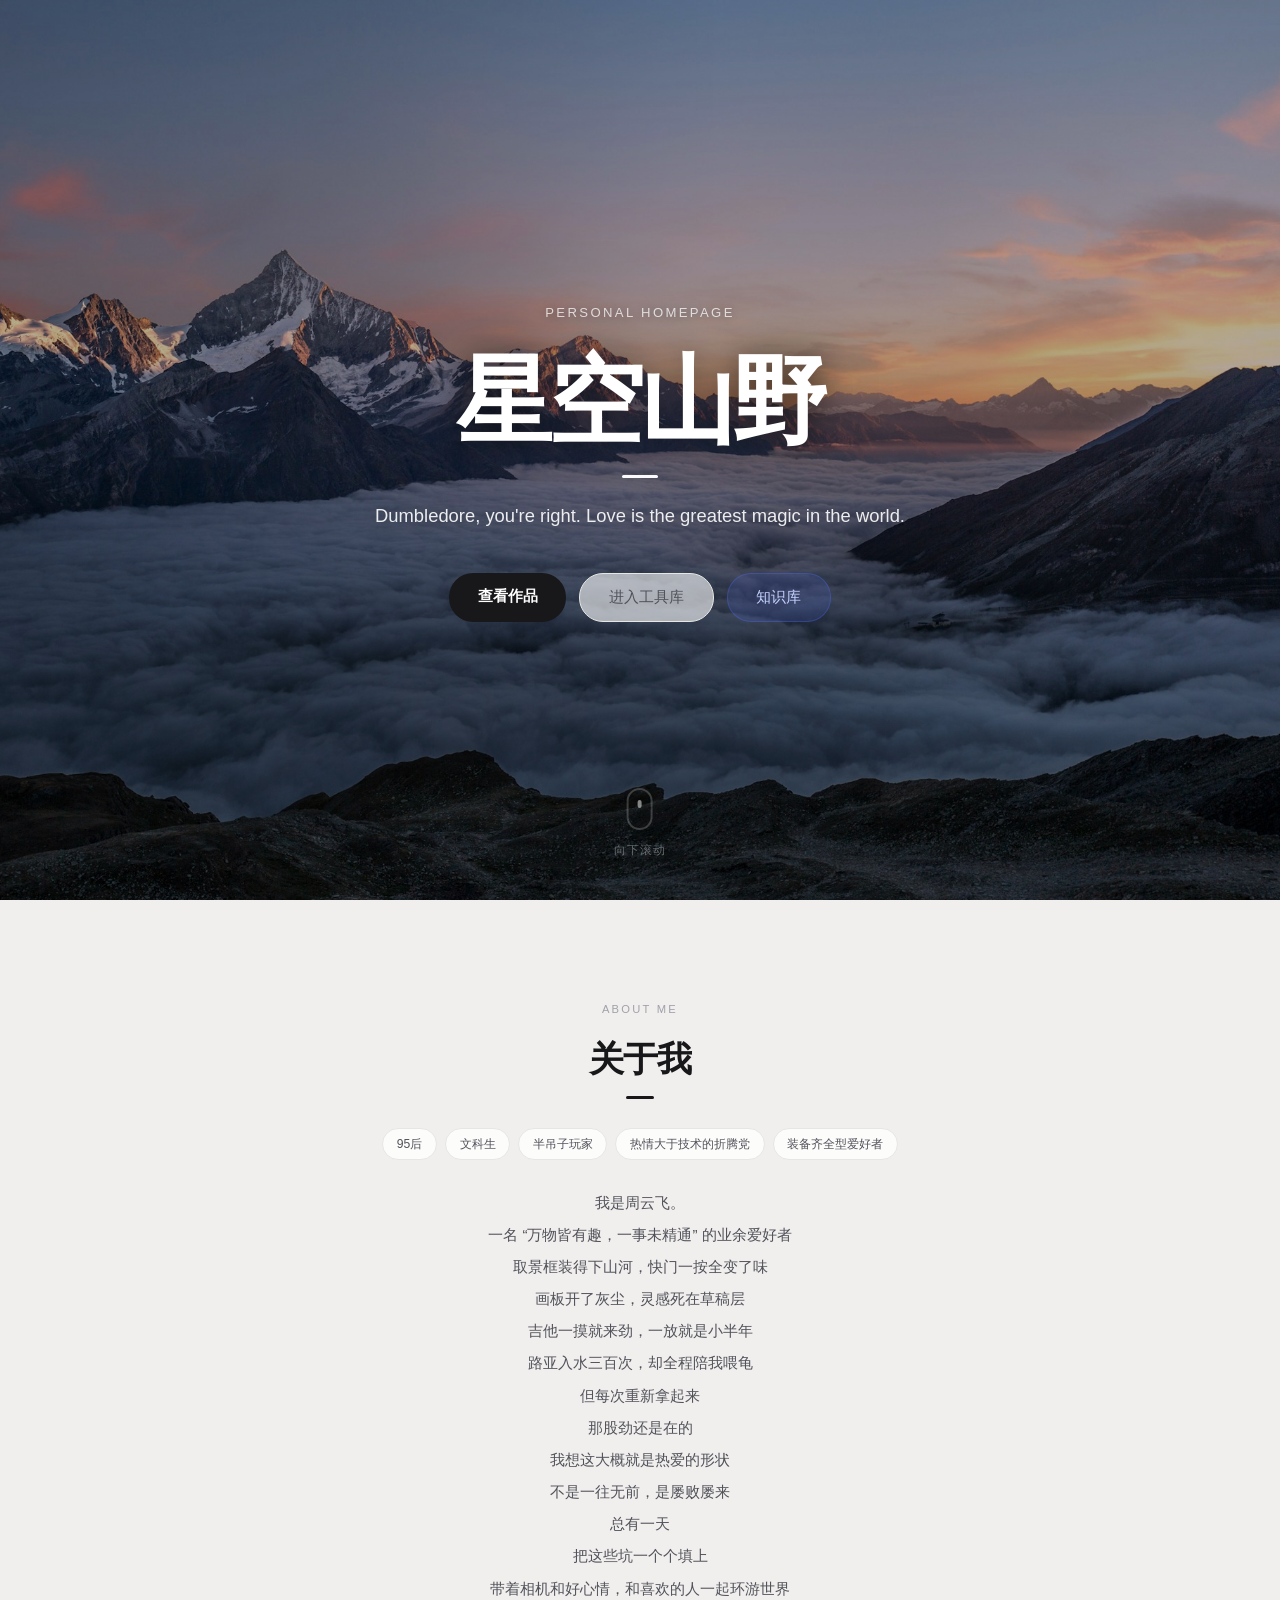
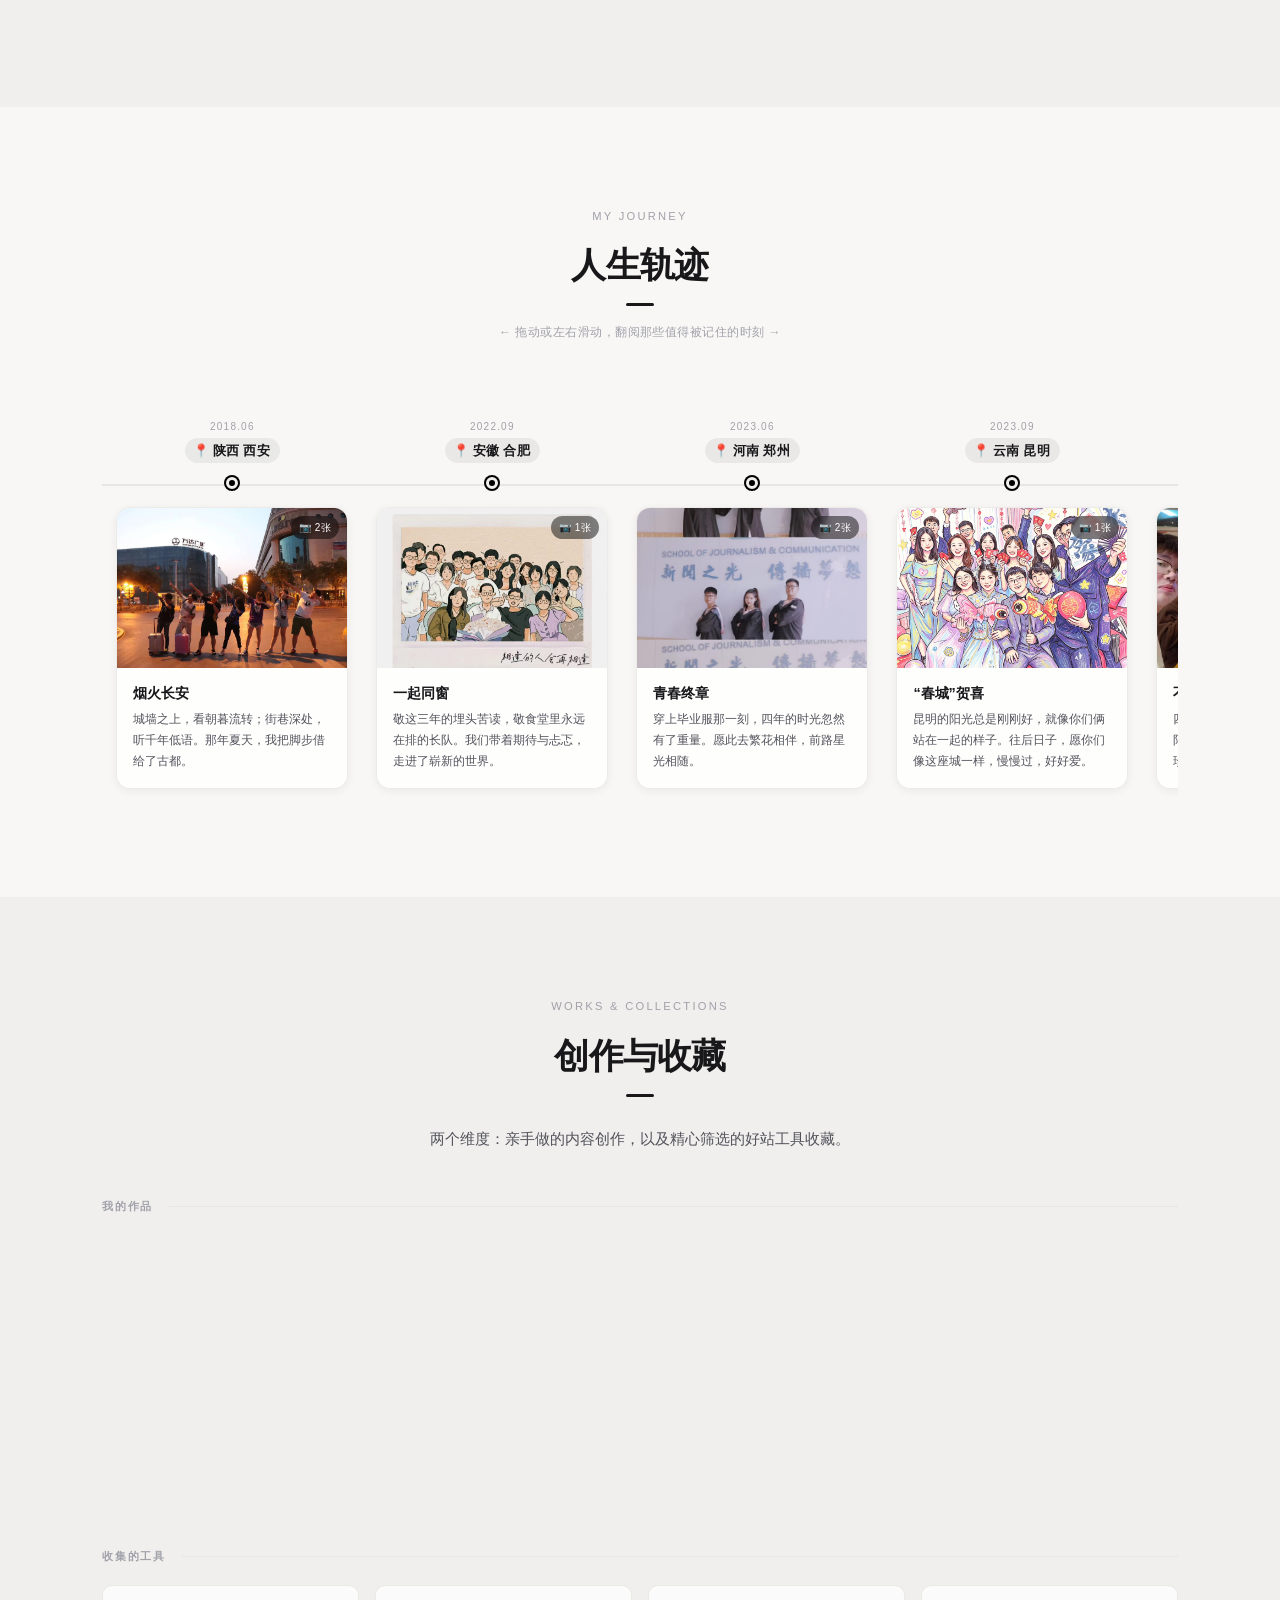
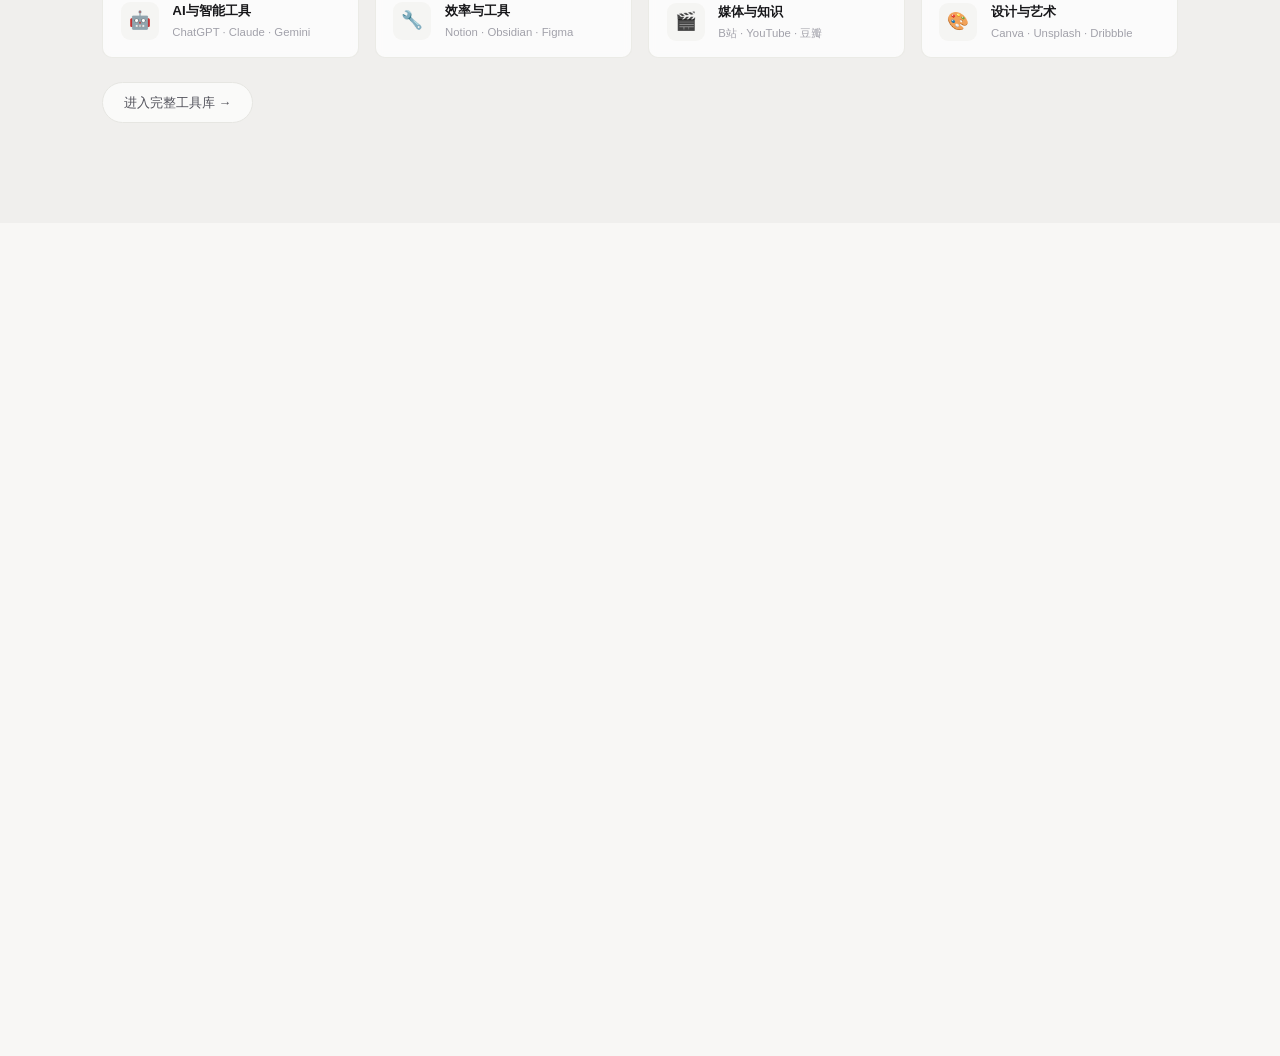
==== commit 59b66fb1: "update" ====
--- a/index.html
+++ b/index.html
@@ -13,8 +13,8 @@
   <title>周云飞 · 星空山野</title>
   <link rel="icon" type="image/svg+xml" href="image/favicon.svg" media="(prefers-color-scheme: light)"/>
   <link rel="icon" type="image/svg+xml" href="image/favicon-dark.svg" media="(prefers-color-scheme: dark)"/>
-  <link rel="stylesheet" href="css/style.css?v=20250325"/>
-  <link rel="preload" as="image" href="image/pic.jpg"/>
+  <link rel="stylesheet" href="css/style.css?v=20261007"/>
+  <link rel="preload" as="image" href="image/hero-bg-1.jpg"/>
 </head>
 <body>
 
@@ -27,7 +27,6 @@
     <a href="#about">关于</a>
     <a href="#works">创作与收藏</a>
     <a href="knowledge.html">知识库</a>
-    <a href="resume.html">简历</a>
   </div>
   <button class="theme-toggle" onclick="toggleTheme()" id="themeBtn" title="切换明暗模式">🌙</button>
   <button class="hamburger" id="hamburger" onclick="toggleMobileMenu()" aria-label="菜单">
@@ -40,7 +39,6 @@
   <a href="#about" onclick="closeMobileMenu()">关于</a>
   <a href="#works" onclick="closeMobileMenu()">创作与收藏</a>
   <a href="knowledge.html">知识库</a>
-  <a href="resume.html">简历</a>
 </div>
 <div class="mobile-menu-overlay" id="mobileMenuOverlay" onclick="closeMobileMenu()"></div>
 
@@ -55,10 +53,11 @@
     <div class="hero-actions">
       <a class="btn-primary" href="#works">查看作品</a>
       <a class="btn-ghost" href="tools.html">进入工具库</a>
+      <a class="btn-accent" href="knowledge.html">知识库</a>
     </div>
   </div>
   <div class="hero-scroll">
-    <div class="scroll-line"></div>
+    <div class="scroll-mouse"><div class="scroll-wheel"></div></div>
     <span>向下滚动</span>
   </div>
 </section>
@@ -173,7 +172,7 @@
             <div class="lc-title">“春城”贺喜</div>
             <div class="lc-desc">昆明的阳光总是刚刚好，就像你们俩站在一起的样子。往后日子，愿你们像这座城一样，慢慢过，好好爱。</div>
           </div>
-          <input type="hidden" value="journey/23年9月/yang wedding.jpg">
+          <input type="hidden" value="journey/23年9月/100.jpg">
         </div>
       </div>
 
@@ -227,9 +226,9 @@
 
   <div class="works-body">
     <div class="works-divider">我的作品</div>
-    <div class="my-works-grid">
+    <div class="my-works-grid stagger">
       <a href="works.html#web" class="wcard">
-        <div class="wcard-thumb" style="background:linear-gradient(135deg,#d1fae5,#6ee7b7)">🌐</div>
+        <div class="wcard-thumb" style="background:linear-gradient(135deg,#dbeafe,#60a5fa)">🌐</div>
         <div class="wcard-body">
           <div class="wcard-title">软件项目</div>
           <div class="wcard-desc">个人主页、小程序等软件项目实践，追寻简洁优雅的产品质感。</div>
@@ -241,7 +240,7 @@
       </a>
 
       <a href="works.html#photo" class="wcard">
-        <div class="wcard-thumb" style="background:linear-gradient(135deg,#fef3c7,#fcd34d)">📷</div>
+        <div class="wcard-thumb" style="background:linear-gradient(135deg,#c7d2fe,#818cf8)">📷</div>
         <div class="wcard-body">
           <div class="wcard-title">摄影与图像</div>
           <div class="wcard-desc">用镜头记录日常，光影、构图、瞬间，凝固那些值得被记住的时刻。</div>
@@ -253,7 +252,7 @@
       </a>
 
       <a href="works.html#film" class="wcard">
-        <div class="wcard-thumb" style="background:linear-gradient(135deg,#ede9fe,#c4b5fd)">🎬</div>
+        <div class="wcard-thumb" style="background:linear-gradient(135deg,#e0e7ff,#6366f1)">🎬</div>
         <div class="wcard-body">
           <div class="wcard-title">影评</div>
           <div class="wcard-desc">关于电影、剧集与动漫的思考与记录，用文字留住观影后的感动。</div>
@@ -561,15 +560,23 @@
     });
   }
 
-  // ===== 滚动动画 reveal =====
+  // ===== 滚动动画 reveal + stagger =====
   (function() {
-    const reveals = document.querySelectorAll('.reveal');
+    const reveals = document.querySelectorAll('.reveal, .stagger');
     if (!reveals.length) return;
     const io = new IntersectionObserver((entries) => {
       entries.forEach(entry => {
         if (entry.isIntersecting) {
-          entry.target.classList.add('visible');
-          io.unobserve(entry.target);
+          const el = entry.target;
+          el.classList.add('visible');
+          // stagger 容器：子元素逐个延迟出现，动画完成后清除延迟避免影响 hover
+          if (el.classList.contains('stagger')) {
+            [...el.children].forEach((child, i) => {
+              child.style.transitionDelay = (i * 0.1) + 's';
+              setTimeout(() => { child.style.transitionDelay = '0s'; }, 500 + i * 100);
+            });
+          }
+          io.unobserve(el);
         }
       });
     }, { threshold: 0.08, rootMargin: '0px 0px -40px 0px' });
--- a/css/style.css
+++ b/css/style.css
@@ -58,6 +58,14 @@
   box-shadow:0 2px 20px rgba(0,0,0,0.08);
 }
 
+/* Hero 区域隐藏所有导航内容 */
+nav:not(.scrolled) .nav-logo,
+nav:not(.scrolled) .nav-links,
+nav:not(.scrolled) .theme-toggle,
+nav:not(.scrolled) .hamburger {
+  display:none !important;
+}
+
 .nav-logo {
   display:flex;
   align-items:center;
@@ -214,8 +222,14 @@
   z-index:0;
   transition:opacity 0.8s ease;
 }
+.hero-bg::after {
+  content:'';
+  position:absolute; inset:0;
+  background:linear-gradient(to bottom, rgba(0,0,0,0.2) 0%, rgba(0,0,0,0.45) 100%);
+  z-index:1;
+}
 .hero-bg.loaded {
-  background:url('../image/pic.jpg') center/cover no-repeat;
+  background:url('../image/hero-bg-1.jpg') center/cover no-repeat;
 }
 .hero-bg.fade-in {
   opacity:1;
@@ -234,21 +248,22 @@
 
 .hero-eyebrow {
   display:inline-block;
-  font-size:.72rem;
+  font-size:.82rem;
   letter-spacing:.18em;
   text-transform:uppercase;
-  color:rgba(255,255,255,.6);
+  color:rgba(255,255,255,.75);
   margin-bottom:1.5rem;
+  text-shadow:0 1px 12px rgba(0,0,0,.5);
 }
 
 .hero h1 {
-  font-size:clamp(3rem,8vw,5.5rem);
+  font-size:clamp(3.5rem,9vw,6rem);
   font-weight:900;
   letter-spacing:-.04em;
   line-height:1.1;
   color:#fff;
   margin-bottom:1.3rem;
-  text-shadow:0 2px 20px rgba(0,0,0,.3);
+  text-shadow:0 2px 30px rgba(0,0,0,.5), 0 0 60px rgba(0,0,0,.25);
 }
 
 .hero-line {
@@ -260,11 +275,11 @@
 }
 
 .hero h2 {
-  font-size:clamp(.9rem,2vw,1.05rem);
+  font-size:clamp(1rem,2.2vw,1.15rem);
   font-weight:400;
-  color:rgba(255,255,255,.85);
+  color:rgba(255,255,255,.9);
   margin-bottom:2.6rem;
-  text-shadow:0 1px 10px rgba(0,0,0,.3);
+  text-shadow:0 1px 20px rgba(0,0,0,.5);
 }
 
 .hero-actions {
@@ -275,27 +290,27 @@
 }
 
 .btn-primary {
-  padding:.6rem 1.6rem;
+  padding:.7rem 1.8rem;
   border-radius:24px;
   background:var(--text);
   color:#fff;
-  font-size:.85rem;
+  font-size:.92rem;
   font-weight:600;
   transition:opacity var(--t), transform var(--t);
 }
 
 .btn-primary:hover {
   opacity:.85;
-  transform:translateY(-1px);
+  transform:translateY(-1px) scale(1.02);
 }
 
 .btn-ghost {
-  padding:.6rem 1.6rem;
+  padding:.7rem 1.8rem;
   border-radius:24px;
   border:1.5px solid var(--border);
   background:rgba(255,255,255,.6);
   color:var(--text2);
-  font-size:.85rem;
+  font-size:.92rem;
   font-weight:500;
   transition:all var(--t);
 }
@@ -304,6 +319,24 @@
   border-color:var(--text);
   color:var(--text);
   background:rgba(255,255,255,.9);
+  transform:translateY(-1px) scale(1.02);
+}
+
+.btn-accent {
+  padding:.7rem 1.8rem;
+  border-radius:24px;
+  border:1.5px solid rgba(79,110,247,.3);
+  background:rgba(79,110,247,.15);
+  color:#c4d0ff;
+  font-size:.92rem;
+  font-weight:500;
+  transition:all var(--t);
+}
+
+.btn-accent:hover {
+  border-color:rgba(79,110,247,.5);
+  background:rgba(79,110,247,.28);
+  color:#fff;
 }
 
 .hero-scroll {
@@ -314,22 +347,42 @@
   display:flex;
   flex-direction:column;
   align-items:center;
-  gap:.4rem;
-  font-size:.7rem;
-  color:var(--text3);
-  letter-spacing:.08em;
-  animation: fadeUp 2s ease infinite alternate;
+  gap:.6rem;
+  animation:fadeUp 2s ease infinite alternate;
+}
+
+.scroll-mouse {
+  width:26px;
+  height:42px;
+  border-radius:15px;
+  border:2px solid rgba(255,255,255,.2);
+  display:flex;
+  justify-content:center;
+  padding-top:10px;
+}
+
+.scroll-wheel {
+  width:4px;
+  height:8px;
+  border-radius:2px;
+  background:rgba(255,255,255,.5);
+  animation:scrollWheel 2s ease-in-out infinite;
+}
+
+@keyframes scrollWheel {
+  0%,100%{transform:translateY(0);opacity:1}
+  50%{transform:translateY(12px);opacity:.2}
+}
+
+.hero-scroll span {
+  font-size:.75rem;
+  color:rgba(255,255,255,.35);
+  letter-spacing:.1em;
 }
 
 @keyframes fadeUp {
-  from { opacity:.4; transform:translateX(-50%) translateY(0); }
-  to { opacity:.9; transform:translateX(-50%) translateY(-6px); }
-}
-
-.scroll-line {
-  width:1px;
-  height:36px;
-  background:linear-gradient(to bottom,var(--text3),transparent);
+  from { opacity:.5; transform:translateX(-50%) translateY(0); }
+  to { opacity:1; transform:translateX(-50%) translateY(-4px); }
 }
 
 /* ============================================================
@@ -481,13 +534,14 @@
   overflow:hidden;
   display:flex;
   flex-direction:column;
-  transition:box-shadow var(--t), transform var(--t);
+  transition:box-shadow var(--t), transform var(--t), border-color var(--t);
   backdrop-filter:blur(4px);
 }
 
 .wcard:hover {
   box-shadow:var(--sh);
   transform:translateY(-4px);
+  border-color:rgba(79,110,247,.4);
 }
 
 .wcard-thumb {
@@ -498,7 +552,9 @@
   justify-content:center;
   font-size:2.6rem;
   flex-shrink:0;
-}
+  transition:transform .35s ease;
+}
+.wcard:hover .wcard-thumb { transform:scale(1.08); }
 
 .wcard-body {
   padding:1.15rem 1.3rem 1.3rem;
@@ -537,11 +593,11 @@
   font-weight:600;
 }
 
-.b-web    { background:#e8fff2; color:#1a9e5a; }
-.b-write  { background:#f4e8ff; color:#8a35d6; }
-.b-photo  { background:#fff8e8; color:#c47d1a; }
-.b-music  { background:#e8f4ff; color:#2b7de9; }
-.b-film   { background:#f4e8ff; color:#8a35d6; }
+.b-web    { background:#eef1fe; color:#4f6ef7; }
+.b-write  { background:#eef1fe; color:#4f6ef7; }
+.b-photo  { background:#eef1fe; color:#4f6ef7; }
+.b-music  { background:#eef1fe; color:#4f6ef7; }
+.b-film   { background:#eef1fe; color:#4f6ef7; }
 
 .wcard-arrow {
   font-size:.75rem;
@@ -569,13 +625,14 @@
   display:flex;
   align-items:center;
   gap:.85rem;
-  transition:box-shadow var(--t), transform var(--t);
+  transition:box-shadow var(--t), transform var(--t), border-color var(--t);
   backdrop-filter:blur(4px);
 }
 
 .tcard:hover {
   box-shadow:var(--sh-sm);
   transform:translateY(-2px);
+  border-color:rgba(79,110,247,.4);
 }
 
 .tcard-icon {
@@ -704,7 +761,7 @@
    FOOTER
    ============================================================ */
 footer {
-  background-image:url('../image/pic.jpg');
+  background-image:url('../image/hero-bg-1.jpg');
   background-position:center 30%;
   background-size:cover;
   background-repeat:no-repeat;
@@ -865,6 +922,18 @@
 body.dark .btn-ghost:hover {
   background:rgba(255,255,255,0.25);
   border-color:rgba(255,255,255,0.5);
+  color:#fff;
+}
+
+body.dark .btn-accent {
+  border-color:rgba(99,132,255,.3);
+  background:rgba(99,132,255,.12);
+  color:#b4c8ff;
+}
+
+body.dark .btn-accent:hover {
+  border-color:rgba(99,132,255,.5);
+  background:rgba(99,132,255,.25);
   color:#fff;
 }
 
@@ -1210,3 +1279,12 @@
   opacity:1; transform:translateY(0);
 }
 
+/* 卡片 stagger 渐入（子元素逐个出现，延迟由 JS 控制） */
+.stagger > * {
+  opacity:0; transform:translateY(20px);
+  transition:opacity .5s ease, transform .5s ease, box-shadow .22s ease, border-color .22s ease;
+}
+.stagger.visible > * {
+  opacity:1; transform:translateY(0);
+}
+
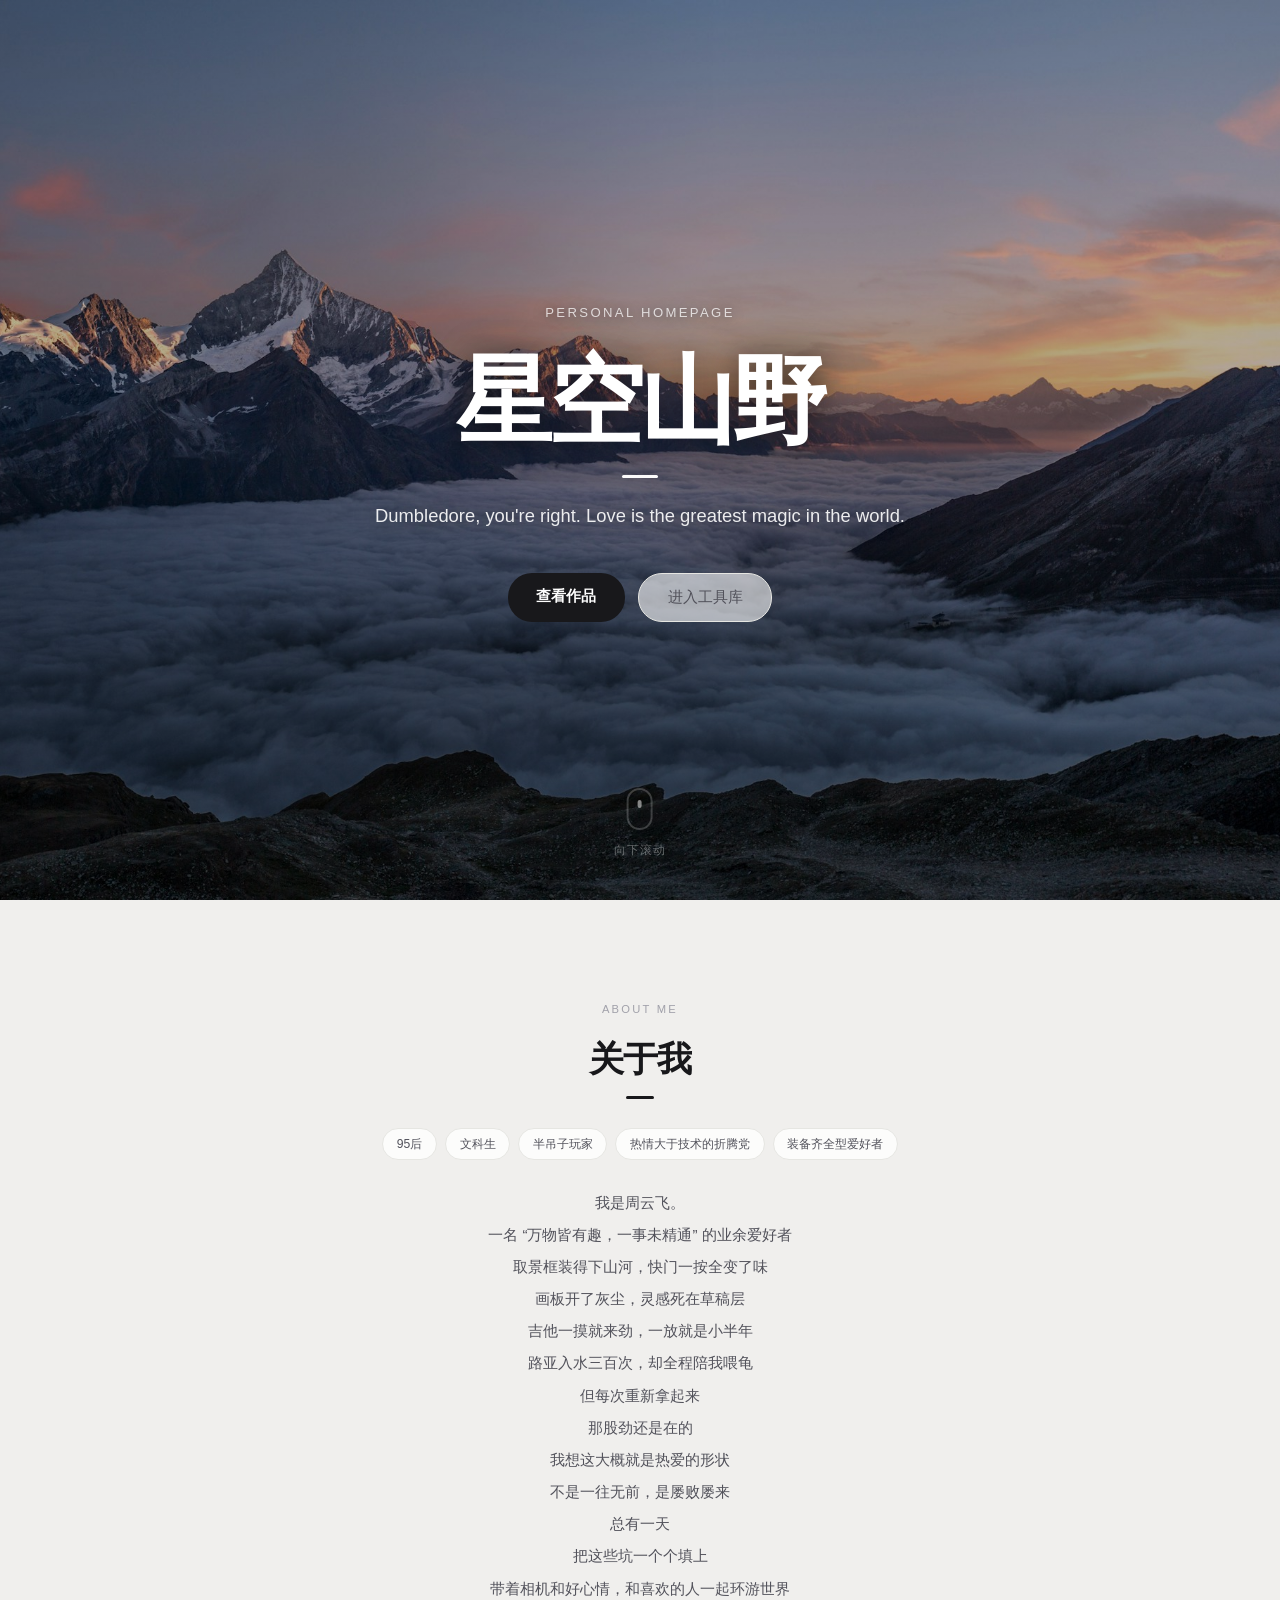
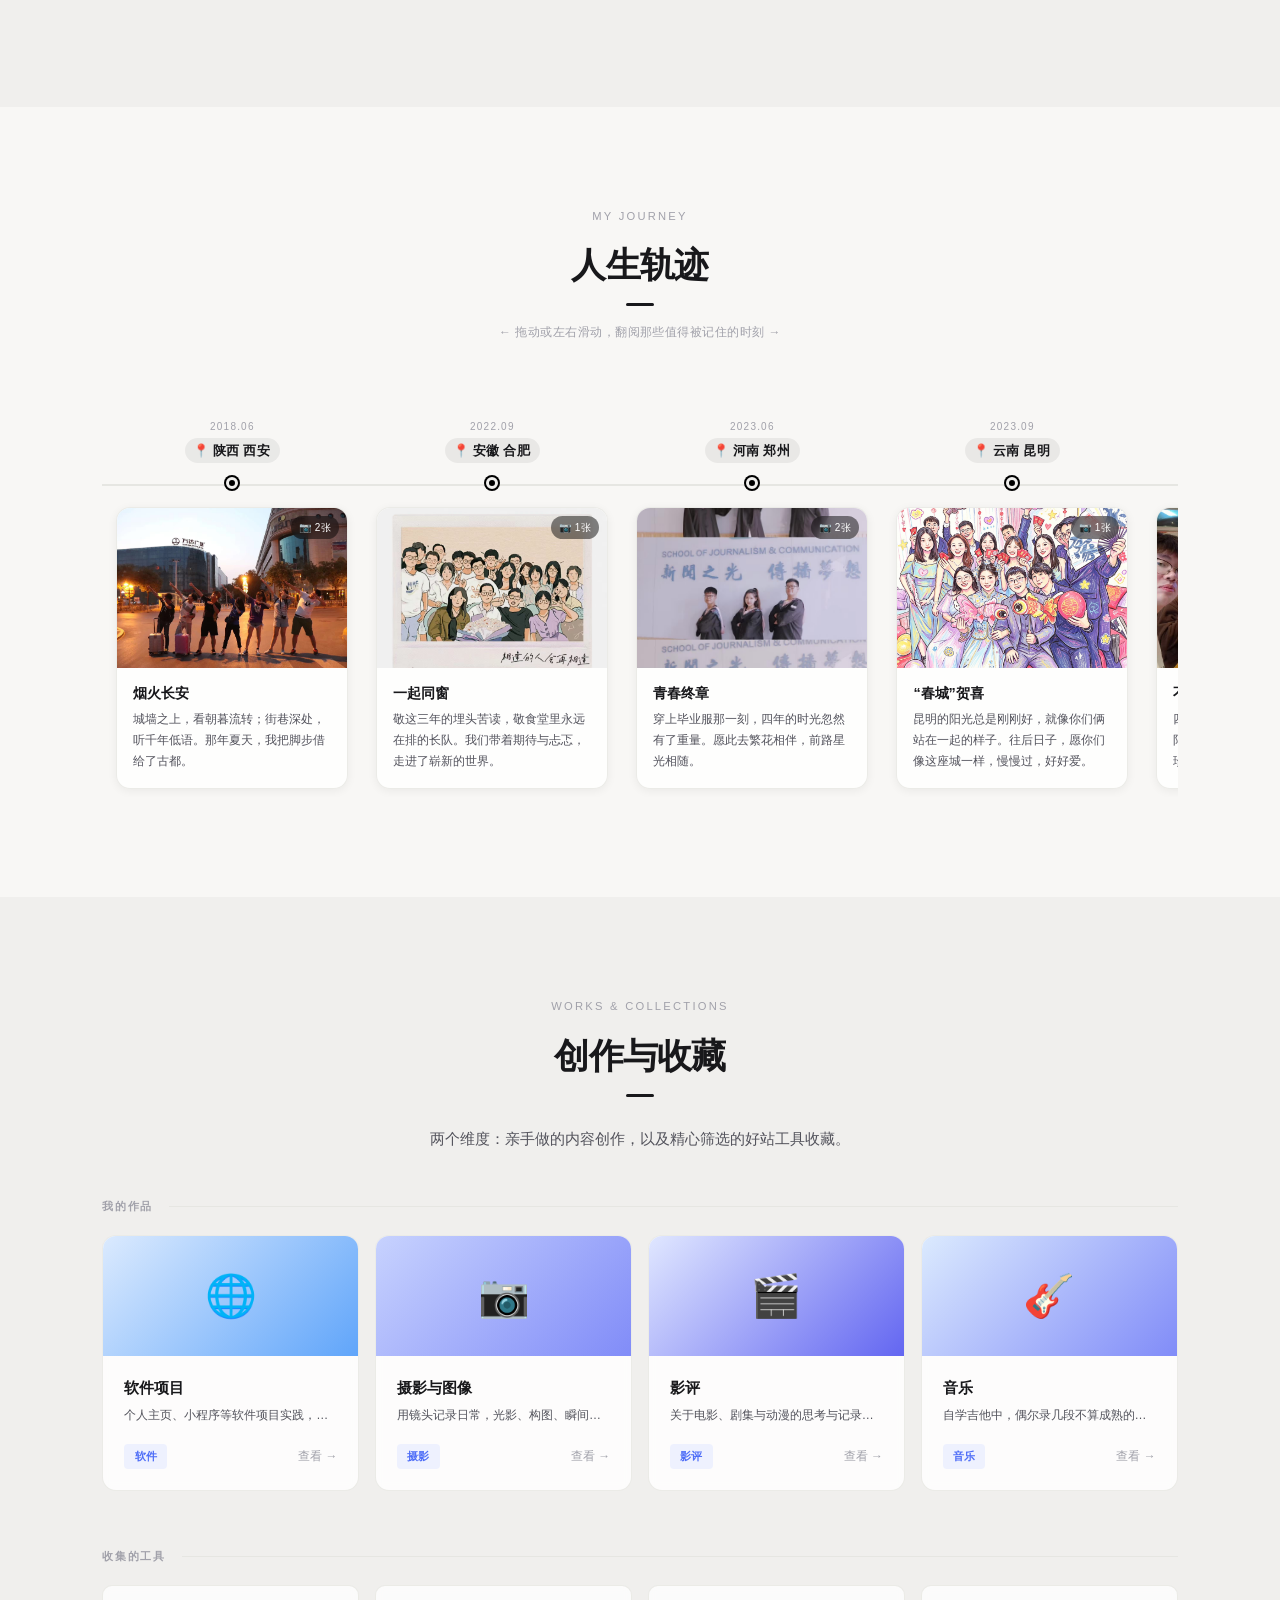
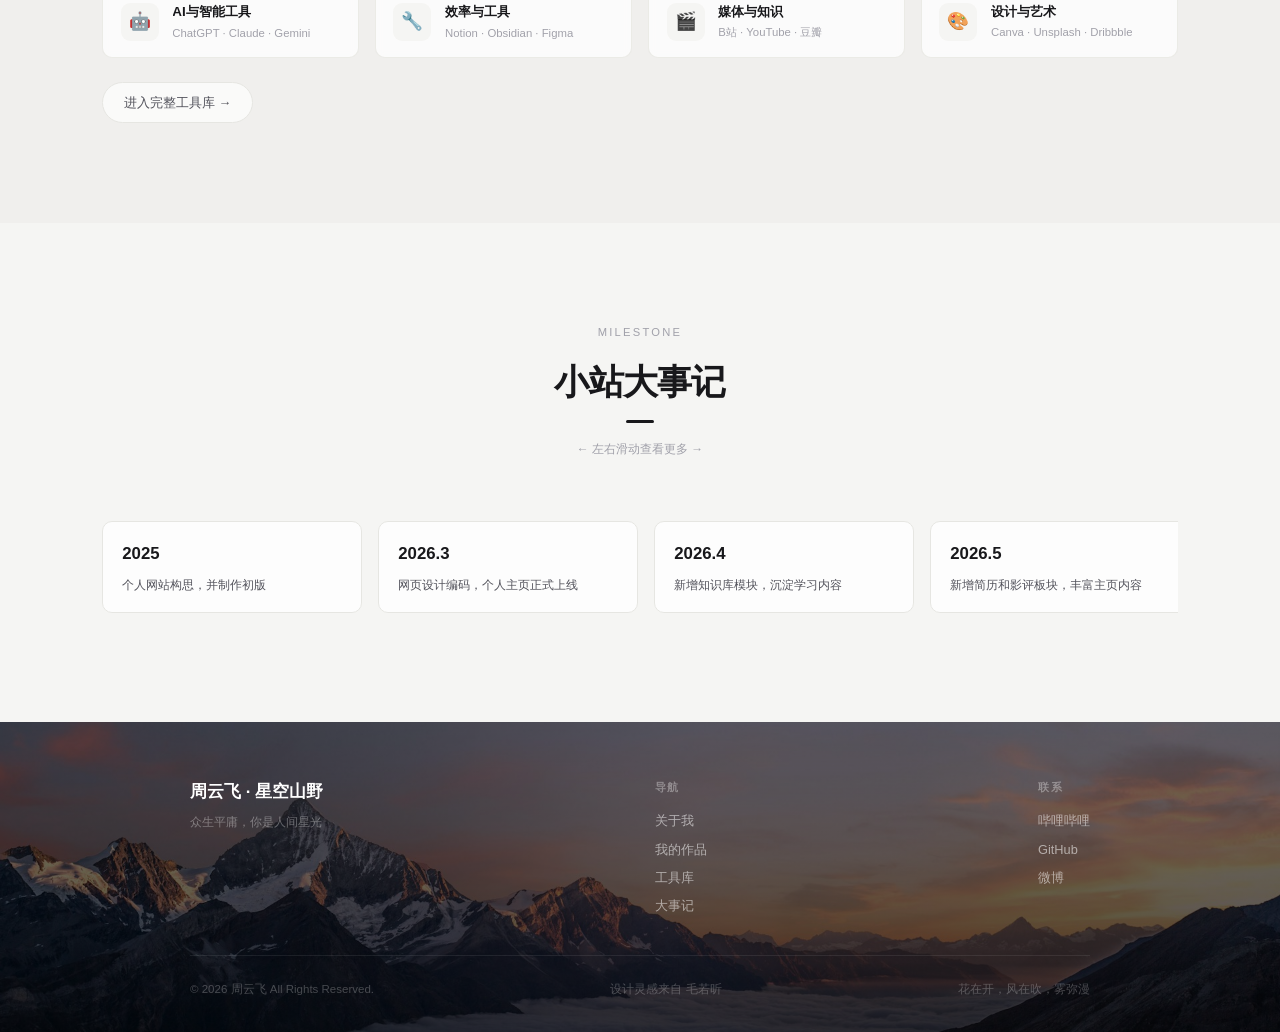
==== commit 3b0d675c: "remove knowledge entry from nav" ====
--- a/index.html
+++ b/index.html
@@ -26,7 +26,6 @@
   <div class="nav-links">
     <a href="#about">关于</a>
     <a href="#works">创作与收藏</a>
-    <a href="knowledge.html">知识库</a>
   </div>
   <button class="theme-toggle" onclick="toggleTheme()" id="themeBtn" title="切换明暗模式">🌙</button>
   <button class="hamburger" id="hamburger" onclick="toggleMobileMenu()" aria-label="菜单">
@@ -38,7 +37,6 @@
 <div class="mobile-menu" id="mobileMenu">
   <a href="#about" onclick="closeMobileMenu()">关于</a>
   <a href="#works" onclick="closeMobileMenu()">创作与收藏</a>
-  <a href="knowledge.html">知识库</a>
 </div>
 <div class="mobile-menu-overlay" id="mobileMenuOverlay" onclick="closeMobileMenu()"></div>
 
@@ -53,7 +51,6 @@
     <div class="hero-actions">
       <a class="btn-primary" href="#works">查看作品</a>
       <a class="btn-ghost" href="tools.html">进入工具库</a>
-      <a class="btn-accent" href="knowledge.html">知识库</a>
     </div>
   </div>
   <div class="hero-scroll">
